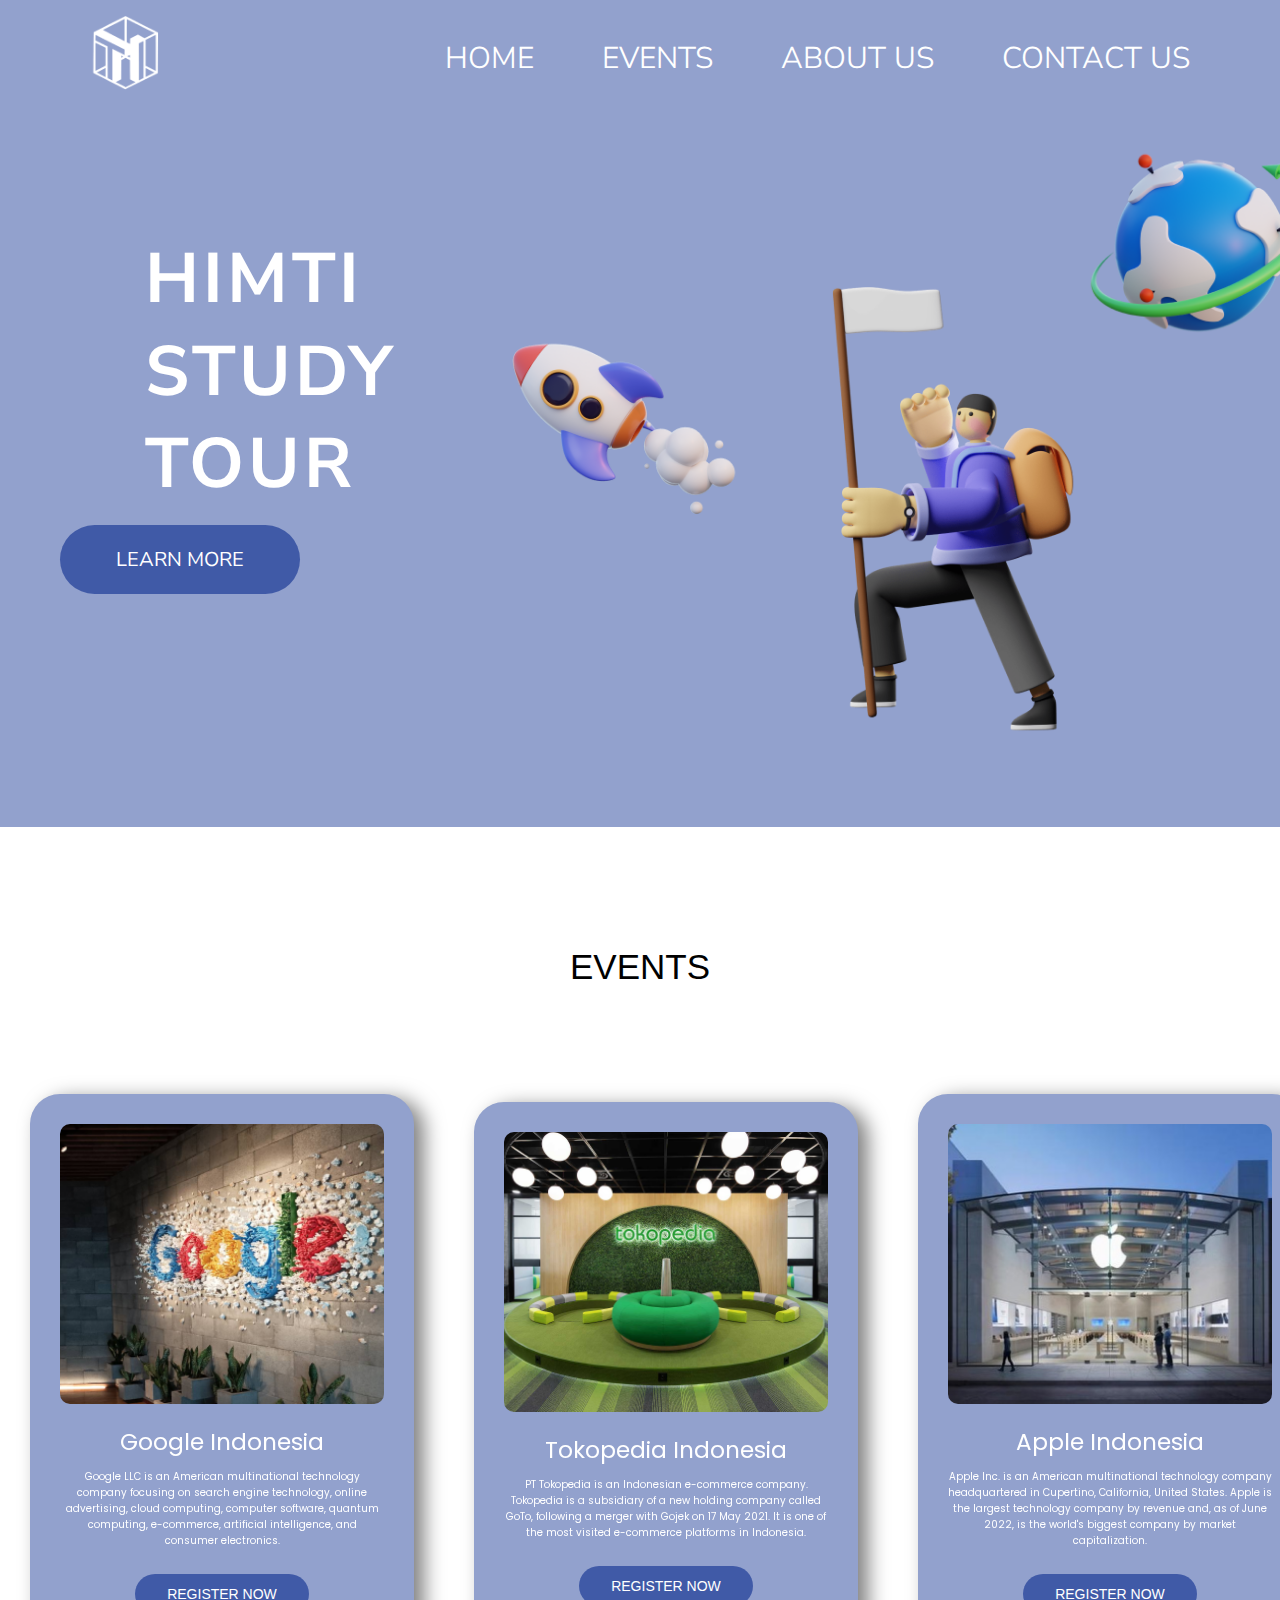
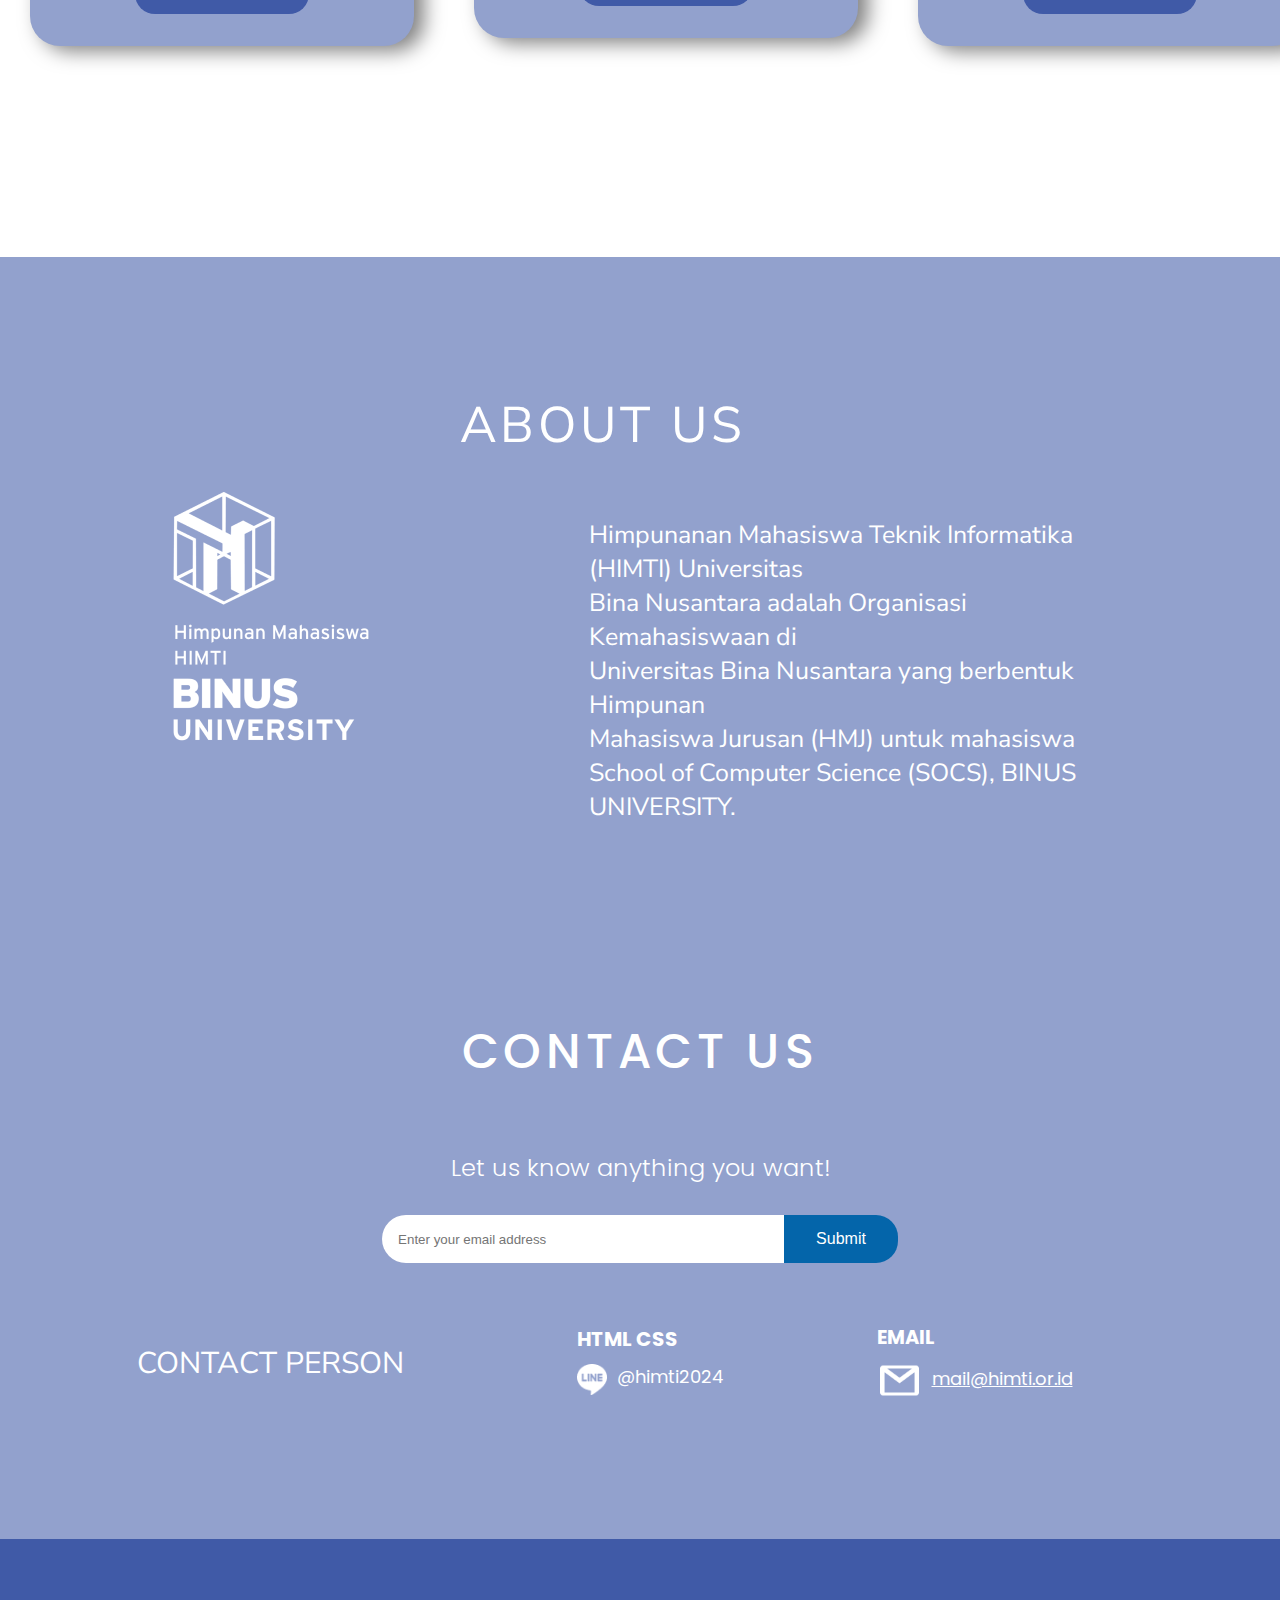
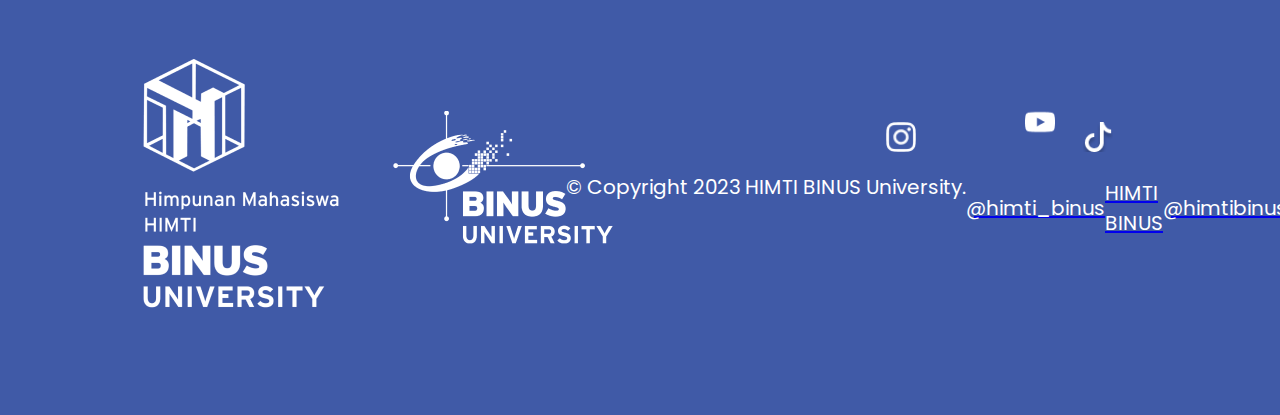
==== index.html @ f16a92e4 "add responsive website" ====
<!DOCTYPE html>

<html>
  <head>
    <meta charset="UTF-8" />
    <meta name="viewport" content="width=device-width, initial-scale=1" />
    <meta name="description" content="Webpage for HIMTI 2024 Internship" />
    <meta name="keywords" content="HIMTI, Internship, 2024" />
    <meta name="author" content="Group 2" />
    <title>HIMTI 2024 Internship</title>
    <link rel="icon" href="Assets/HIMTI_logo.png" />
    <link rel="stylesheet" type="text/css" href="CSS/HIMTI_INTERNSHIP_STYLE.css" />
    <link rel="stylesheet" href="CSS/responsive_style_1400.css" />
    <link rel="stylesheet" href="CSS/responsive_style_1024.css" />
    <link rel="stylesheet" href="CSS/responsive_style_425.css" />
    <script src="HIMTI_INTERNSHIP_SCRIPT.js"></script>
  </head>

  <body>
    <div class="NavBar">
      <a href="#home" class="active">
        <img src="Assets/HIMTI_logo.png" alt="HIMTI_LOGO" class="HIMTI_LOGO" />
      </a>
      <div class="links">
        <a href="#home">HOME</a>
        <a href="#events">EVENTS</a>
        <a href="#about">ABOUT US</a>
        <a href="#contact">CONTACT US</a>
      </div>
      <div class="hamburger-menu">
        <div></div>
        <div></div>
        <div></div>
      </div>
    </div>

    <div id="home" class="home">
      <img src="Assets/earth.png" alt="Earth" class="earth" />
      <img src="Assets/rocket.png" alt="Rocket" class="rocket" />
      <img src="Assets/person-with-flag.png" alt="person" class="person" />
      <h1>HIMTI</h1>
      <h1>STUDY</h1>
      <h1>TOUR</h1>
      <a href="#events" class="learn-more">
        <p>LEARN MORE</p>
      </a>
    </div>

    <div id="events" class="events">
      <h1>EVENTS</h1>
      <ul class="card-list">
        <li class="card" id="card">
          <div class="card-image">
            <img
              src="Assets/google.png"
              alt="Google_Logo"
              class="Google_Logo"
            />
          </div>
          <h2>Google Indonesia</h2>
          <p class="card-description">
            Google LLC is an American multinational technology company focusing
            on search engine technology, online advertising, cloud computing,
            computer software, quantum computing, e-commerce, artificial
            intelligence, and consumer electronics.
          </p>
          <p class="card-action">
            <button class="register-button">REGISTER NOW</button>
          </p>
        </li>
        <li class="card">
          <div class="card-image">
            <img
              src="Assets/tokopedia.png"
              alt="Tokopedia_Logo"
              class="Tokopedia_Logo"
            />
          </div>
          <h2 class="card-title">Tokopedia Indonesia</h2>
          <p class="card-description">
            PT Tokopedia is an Indonesian e-commerce company. Tokopedia is a
            subsidiary of a new holding company called GoTo, following a merger
            with Gojek on 17 May 2021. It is one of the most visited e-commerce
            platforms in Indonesia.
          </p>
          <p class="card-action">
            <button class="register-button">REGISTER NOW</button>
          </p>
        </li>
        <li class="card">
          <div class="card-image">
            <img src="Assets/apple.png" alt="Apple_Logo" class="Apple_Logo" />
          </div>
          <h2 class="card-title">Apple Indonesia</h2>
          <p class="card-description">
            Apple Inc. is an American multinational technology company
            headquartered in Cupertino, California, United States. Apple is the
            largest technology company by revenue and, as of June 2022, is the
            world's biggest company by market capitalization.
          </p>
          <p class="card-action">
            <button class="register-button">REGISTER NOW</button>
          </p>
        </li>
      </ul>
    </div>

    <div id="about" class="about">
      <div class="logo-container">
        <img
          src="Assets/HIMTI_logo2.png"
          alt="HIMTI_LOGO"
          class="HIMTI_LOGO2"
        />
      </div>
      <div class="text-container">
        <h1>ABOUT US</h1>
        <p>
          Himpunanan Mahasiswa Teknik Informatika (HIMTI) Universitas<br>
          Bina Nusantara adalah Organisasi Kemahasiswaan di<br>
          Universitas Bina Nusantara yang berbentuk Himpunan<br>
          Mahasiswa Jurusan (HMJ) untuk mahasiswa School of Computer Science
          (SOCS), BINUS UNIVERSITY.
        </p>
      </div>
    </div>

    <div id="contact" class="contact">
      <h1>CONTACT US</h1>
      <h2>Let us know anything you want!</h2>
      <div class="input-style">
        <input
          class="input"
          type="text"
          placeholder="Enter your email address"
        />
        <button class="button">Submit</button>
      </div>

      <div class="contact-info">
        <div class="contact-person">
          <p>CONTACT PERSON</p>
        </div>
        <p class="HTML_CSS">HTML CSS</p>
        <img src="Assets/line.png" alt="Line" class="line" />
        <p class="line_id">@himti2024</p>
        <img src="Assets/gmail-60.png" alt="Gmail" class="gmail" />
        <p class="email_info">EMAIL</p>
        <p class="email"><a href="mailto:mail@himti.or.id">mail@himti.or.id</a></p>
      </div>
    </div>

    <div class="footer">
      <img src="Assets/HIMTI_logo2.png" alt="HIMTI_LOGO" class="HIMTI_LOGO3" />
      <img src="Assets/Binus Light.png" alt="binus_logo" class="binus_logo" />
      <p class="copyright">© Copyright 2023 HIMTI BINUS University.</p>
      <a href="https://www.instagram.com/himti_binus" target="_blank">
        <img src="Assets/instagram.png" alt="Instagram" class="instagram" />
        <p>@himti_binus</p>
      </a>
      <a href="https://www.youtube.com/@HimtiBinus" target="_blank">
        <img src="Assets/youtube.png" alt="youtube" class="youtube" />
        <p>HIMTI BINUS</p>
      </a>
      <a href="https://www.tiktok.com/@himtibinus" target="_blank">
        <img src="Assets/tiktok.png" alt="tiktok" class="tiktok" />
        <p>@himtibinus</p>
      </a>
    </div>    
  </body>
</html>
---- CSS/HIMTI_INTERNSHIP_STYLE.css ----
@import url("https://fonts.googleapis.com/css2?family=Nunito+Sans:ital,opsz,wght,YTLC@0,6..12,200..1000,440..540;1,6..12,200..1000,440..540&display=swap");
@import url("https://fonts.googleapis.com/css2?family=Nunito+Sans:ital,opsz,wght,YTLC@0,6..12,200..1000,440..540;1,6..12,200..1000,440..540&family=Poppins:ital,wght@0,100;0,200;0,300;0,400;0,500;0,600;0,700;0,800;0,900;1,100;1,200;1,300;1,400;1,500;1,600;1,700;1,800;1,900&display=swap");

body {
  font-family: 'Nunito Sans', sans-serif;
  font-size: 30px;
  color: #ffffff;
  margin: 0;
  padding: 0;
  max-width: 100%;
}

html {
  scroll-behavior: smooth;
  width: auto;
  height: auto;
}

/* Navigation Bar style */
.NavBar {
  background-color: #92a1cd;
  padding: 15px;
  padding-right: 60px;
  display: flex;
  justify-content: flex-start;
  align-items: center;
  position: sticky;
  top: 0;
  left: 0;
  right: 0;
  font-weight: 350;
  transition: top 0.3s ease-in-out;
  z-index: 1000;
}

.NavBar a {
  color: #ffffff;
  text-decoration: none;
  margin: 0 30px;
}

.NavBar a:hover {
  color: #29013e;
}

.NavBar a:active {
  color: #ffffff;
  text-shadow: 0px 2px 5px rgb(0, 0, 0, 0.5);
}

.NavBar img {
  height: 75px;
  margin-left: 45px;
}

.NavBar .links {
  margin-left: auto;
}

.navbar-hidden {
  transform: translateY(-100%);
}

/* Home Page style */

.home {
  position: relative;
  text-align: center;
  background-color: #92a1cd;
  padding: 90px 75px;
  margin-top: 0;
  height: 531px;
}

.home h1 {
  position: relative;
  right: -70px;
  top: -630px;
  font-family: 'Nunito Sans', sans-serif;
  font-size: 70px;
  line-height: 0.65;
  letter-spacing: 4px;
  text-align: left;
}

.home p {
  transition: transform 0.3s;
  position: relative;
  top: -660px;
  right: 500px;
  font-family: 'Nunito Sans', sans-serif;
  font-size: 20px;
  color: #ffffff;
  background-color: #405aa7;
  padding: 21px 56px;
  border-radius: 50px;
  display: inline-block;
}

.home p:hover {
  transform: scale(1.05);
}

.home p:active {
  transform: scale3d(0.95, 0.95, 0.95);
  color: #ffffff;
  text-shadow: 0px 2px 5px rgb(0, 0, 0, 0.5);
}

/* Image style on the home section*/
.person {
  position: relative;
  right: 10px;
  top: 10px;
  width: 350px;
  z-index: 1;
}

.rocket {
  position: relative;
  top: -220px;
  width: 370px;
  right: -30px;
  z-index: 2;
}

.earth {
  position: relative;
  top: -485px;
  width: 250px;
  right: -930px;
  z-index: 3;
}

/* Events Page style */

.card {
  transform-style: preserve-3d;
}

.events {
  background-color: #ffffff;
  padding: 100px 0;
  margin-top: 90px;
  height: 600px;
}

.events ul {
  display: flex;
  justify-content: space-evenly;
  align-items: center;
  height: 100vh;
  position: relative; /* I want to position it later because there is no picture */
  top: -90px;
  list-style-type: none;
  padding: 0;
  margin: 0;
}

.events li {
  flex: 0 0 30%; /* This will make the li items take up 30% of the container's width */
  max-width: 30%; /* This will prevent the li items from growing larger than 30% of the container's width */
  box-sizing: border-box; /* This will include padding and border in the li's total width */
  margin: 1em; /* This will add some space around the li items */
  padding: 1em; /* This will add some space inside the li items */
  text-align: center; /* This will center the text inside the li items */
  background-color: #92a1cd; /* This will set the background color of the li items */
  border-radius: 30px; /* This will round the corners of the li items */
  box-shadow: 10px 5px 20px rgba(0, 0, 0, 0.5); /* This will add a shadow to the li items */
}

.events ul li {
  transition: transform 0.3s;
}

.events ul li:hover {
  transform: scale(1.05);
  color: #29013e;
}

.events h1 {
  font-family: 'Nunito', sans-serif;
  color: #000;
  text-align: center;
  margin-top: 0;
  position: relative;
  top: -50px;
  font-size: 35px;
  font-style: normal;
  font-weight: 500;
}

.events li h2 {
  font-family: 'poppins', sans-serif;
  margin: 5px;
  margin-bottom: 10px;
  font-size: 23px;
  text-align: center;
  font-weight: 400;
  white-space: nowrap;
}

.events li p {
  font-family: 'poppins', sans-serif;
  margin: 0;
  font-size: 10px;
  text-align: center;
}

/* Register button style */
.register-button {
  background-color: #405aa7; /* Green background */
  border: none; /* Remove border */
  border-radius: 40px;
  color: white; /* White text */
  padding: 12px 32px; /* Padding to make button larger */
  text-align: center; /* Center the text */
  text-decoration: none; /* Remove underline */
  display: inline-block;
  font-size: 14px;
  font-weight: 500;
  margin: 25px 4px 2px;
  cursor: pointer; /* Change mouse cursor when over the button */
  transition-duration: 0.4s; /* Transition effect */
}

.register-button:hover {
  background-color: #1b2954; /* Change background color on hover */
}

.register-button:active {
  background-color: #1b2954; /* Change background color on click */
  text-shadow: 1px 2.5px 5px rgba(0, 144, 187, 1);
  transition-duration: 0.1s; /* Shorten the transition effect */
}

.Google_Logo {
  width: 100%;
  height: 280px;
  object-fit: cover;
  margin-bottom: 5px;
  border-radius: 10px;
}

.Tokopedia_Logo {
  width: 100%;
  height: 280px;
  object-fit: cover;
  margin-bottom: 5px;
  border-radius: 10px;
}

.Apple_Logo {
  width: 100%;
  height: 280px;
  object-fit: cover;
  margin-bottom: 5px;
  border-radius: 10px;
}

/* about us style */
.about {
  background-color: #92a1cd;
  display: flex;
  justify-content: space-between;
  align-items: center;
  padding: 100px 195px;
  margin-top: 100px;
}

.about h1 {
  position: relative;
  right: 270px;
  font-family: 'Nunito Sans', sans-serif;
  font-size: 50px;
  font-weight: 400;
  letter-spacing: 4px;
}

.about p {
  position: relative;
  right: 40px;
  font-family: 'Nunito Sans', sans-serif;
  font-size: 25px;
  text-align: left;
  width: 115%;
}

.logo-container {
  position: relative;
  right: 40px;
  flex: 1;
  text-align: left;
  color: white; /* Change the text color to white */
  font-size: 20px; /* Increase the font size */
  margin-left: 10px;
  margin-top: 40px;
}

.text-container {
  flex: 3;
  display: flex;
  flex-direction: column;
  justify-content: space-between;
  align-items: center;
  color: white; /* Change the text color to white */
  font-size: 20px; /* Increase the font size */
  margin-left: 250px ;
  text-align: left;
}

.contact {
  background-color: #92A1CD;
  display: flex;
  flex-direction: column;
  justify-content: center;
  align-items: center;
  padding: 40px 0px 0px;
  max-height: 550px;
}

.contact h1 {
  font-family: 'Poppins', sans-serif;
  font-size: 48px;
  font-weight: 500;
  line-height: 72px;
  letter-spacing: 0.1em;
  text-align: center;
  position: relative;
  top: 70px;
}

.contact h2 {
  font-family: 'poppins', sans-serif;
  font-size: 24px;
  font-weight: 300;
  position: relative;
  top: 80px;
}

.contact-info {
  display: flex;
  flex-direction: column;
  align-items: flex-start;
  position: relative;
  top: 80px;
}

.contact-person {
  position: relative;
  top: 60px;
  right: 370px;
}

.contact .HTML_CSS {
  font-family: 'Poppins', sans-serif;
  font-size: 20px;
  font-weight: 700;
  position: relative;
  top: -50px;
  right: -70px;
}

.contact .line_id {
  font-family: 'Poppins', sans-serif;
  font-size: 18px;
  font-weight: 400;
  position: relative;
  top: -110px;
  right: -110px;
}

.contact .line {
  width: 30px;
  position: relative;
  top: -60px;
  right: -70px;
}

.contact .gmail {
  font-family: 'Poppins', sans-serif;
  position: relative;
  top: -160px;
  right: -370px;
  width: 45px;
}

.contact .email_info {
  font-family: 'Poppins', sans-serif;
  font-size: 19.5px;
  font-weight: 700;
  position: relative;
  top: -260px;
  right: -370px;
}

.contact .email {
  font-family: 'Poppins', sans-serif;
  font-size: 18px;
  font-weight: 400;
  position: relative;
  top: -284px;
  right: -425px;
}

.email a {
  color: #ffffff;
}

.email a:active {
  color: rgba(50, 0, 89, 0.5);
}

.button {
  background-color: #0465aa; /* Blue */
  border: none;
  color: white;
  padding: 15px 32px;
  text-align: center;
  text-decoration: none;
  display: inline-block;
  border-radius: 0px 22px 22px 0px;
  font-size: 16px;
  transition: transform 0.2s;
  position: relative;
  top: 90px;
}

.button:hover {
  background-color: #1b2954; /* Dark blue */
}

.button:active {
  transform: scale(0.95);
  transition: transform 0.1s;
  background-color: #1b2954; /* Dark blue */
  text-shadow: 1px 2.5px 5px rgb(250, 250, 250, 0.5);
}

.input {
  border: none;
  padding: 16px;
  border-radius: 24px 0px 0px 24px;
  width: 370px;
  position: relative;
  top: 90px;
}

.input-style {
  border: none;
  display: flex;
  border-radius: 24px;
  width: fit-content;
}

.input:focus {
  border: none;
  border-color: none;
  outline: none;
}

.footer {
  background-color:#405AA7;
  display: flex;
  justify-content: space-between;
  align-items: center;
  padding: 20px 195px 200px;
}

.footer p {
  font-family: 'Poppins', sans-serif;
  font-size: 20px;
  color: #ffffff;
  font-weight: 400;
  position: relative;
  top: 100px;
  right: 60px;

}

.footer .HIMTI_LOGO3 {
  position: relative;
  top: 100px;
  right: 60px;
}

.footer .binus_logo {
  position: relative;
  top: 90px;
  right: 10px;
}

.footer .instagram {
  position: relative;
  top: 90px;
  right: 140px;
  width: 30px;
}

.footer .youtube {
  position: relative;
  top: 90px;
  right: 140px;
  width: 30px;
}

.footer .tiktok {
  position: relative;
  top: 90px;
  right: 140px;
  width: 30px;
}

.copyright {
  font-family: 'Poppins', sans-serif;
  font-size: 20px;
  color: #ffffff;
  font-weight: 400;
  position: fixed; /* Change this line */
  bottom: 0; /* Change this line */
  right: 0; /* Change this line */
  white-space: nowrap;
  width: 100%; /* Add this line */
  text-align: center; /* Add this line */
}
---- CSS/responsive_style_1400.css ----
@import url("https://fonts.googleapis.com/css2?family=Nunito+Sans:ital,opsz,wght,YTLC@0,6..12,200..1000,440..540;1,6..12,200..1000,440..540&display=swap");
@import url("https://fonts.googleapis.com/css2?family=Nunito+Sans:ital,opsz,wght,YTLC@0,6..12,200..1000,440..540;1,6..12,200..1000,440..540&family=Poppins:ital,wght@0,100;0,200;0,300;0,400;0,500;0,600;0,700;0,800;0,900;1,100;1,200;1,300;1,400;1,500;1,600;1,700;1,800;1,900&display=swap");

@media screen and (max-width: 1440px) {
  html {
    scroll-behavior: smooth;
  }

  .NavBar {
    background-color: #92a1cd;
    padding: 15px;
    padding-right: 60px;
    display: flex;
    justify-content: flex-end; /* Change this line */
    align-items: center;
    position: sticky;
    top: 0;
    left: 0;
    right: 0;
    font-weight: 350;
    transition: top 0.3s ease-in-out;
    z-index: 1000;
  }

  .NavBar a {
    color: #ffffff;
    text-decoration: none;
    margin: 0 30px;
  }

  .NavBar a:hover {
    color: #29013e;
  }

  .NavBar a:active {
    color: #ffffff;
    text-shadow: 0px 2px 5px rgb(0, 0, 0, 0.5);
  }
  
  .NavBar img {
    height: 75px;
    margin-left: 45px;
  }
  
  .NavBar .links {
    margin-left: auto;
  }
  
  .navbar-hidden {
    transform: translateY(-100%);
  }

/* Home style sheet */
  .home {
    position: relative;
    text-align: center;
    background-color: #92a1cd;
    padding: 90px 75px;
    margin-top: 0;
    height: 531px;
  }

  .home h1 {
    position: relative;
    right: -70px;
    top: -630px;
    font-family: 'Nunito Sans', sans-serif;
    font-size: 70px;
    line-height: 0.65;
    letter-spacing: 4px;
    text-align: left;
  }

  .home p {
    transition: transform 0.3s;
    position: relative;
    top: -660px;
    right: 460px;
    font-family: 'Nunito Sans', sans-serif;
    font-size: 20px;
    color: #ffffff;
    background-color: #405aa7;
    padding: 21px 56px;
    border-radius: 50px;
    display: inline-block;
  }

  .home p:hover {
    transform: scale(1.05);
  }

  .home p:active {
    transform: scale3d(0.95, 0.95, 0.95);
    color: #ffffff;
    text-shadow: 0px 2px 5px rgb(0, 0, 0, 0.5);
  }

  .person {
    position: relative;
    right: 10px;
    top: 10px;
    width: 350px;
    z-index: 1;
  }
  
  .rocket {
    position: relative;
    top: -220px;
    width: 370px;
    right: -30px;
    z-index: 2;
  }
  
  .earth {
    position: relative;
    top: -485px;
    width: 250px;
    right: -930px;
    z-index: 3;
  }
  
  /* Events Page style */
  
  .card {
    transform-style: preserve-3d;
  }
  
  .events {
    background-color: #ffffff;
    padding: 100px 0;
    margin-top: 70px;
    height: 660px;
  }
  
  .events ul {
    display: flex;
    justify-content: space-evenly;
    align-items: center;
    height: 100vh;
    position: relative; /* I want to position it later because there is no picture */
    top: -140px;
    list-style-type: none;
    padding: 0;
    margin: 0;
  }
  
  .events li {
    flex: 0 0 30%; /* This will make the li items take up 30% of the container's width */
    max-width: 30%; /* This will prevent the li items from growing larger than 30% of the container's width */
    box-sizing: border-box; /* This will include padding and border in the li's total width */
    margin: 1em; /* This will add some space around the li items */
    padding: 1em; /* This will add some space inside the li items */
    text-align: center; /* This will center the text inside the li items */
    background-color: #92a1cd; /* This will set the background color of the li items */
    border-radius: 30px; /* This will round the corners of the li items */
    box-shadow: 10px 5px 20px rgba(0, 0, 0, 0.5); /* This will add a shadow to the li items */
  }
  
  .events ul li {
    transition: transform 0.3s;
  }
  
  .events ul li:hover {
    transform: scale(1.05);
    color: #29013e;
  }
  
  .events h1 {
    font-family: 'Nunito', sans-serif;
    color: #000;
    text-align: center;
    margin-top: 0;
    position: relative;
    top: -50px;
    font-size: 35px;
    font-style: normal;
    font-weight: 500;
  }
  
  .events li h2 {
    font-family: 'poppins', sans-serif;
    margin: 5px;
    margin-bottom: 10px;
    font-size: 23px;
    text-align: center;
    font-weight: 400;
    white-space: nowrap;
  }
  
  .events li p {
    font-family: 'poppins', sans-serif;
    margin: 0;
    font-size: 10px;
    text-align: center;
  }
  
  /* Register button style */
  .register-button {
    background-color: #405aa7; /* Green background */
    border: none; /* Remove border */
    border-radius: 40px;
    color: white; /* White text */
    padding: 12px 32px; /* Padding to make button larger */
    text-align: center; /* Center the text */
    text-decoration: none; /* Remove underline */
    display: inline-block;
    font-size: 14px;
    font-weight: 500;
    margin: 25px 4px 2px;
    cursor: pointer; /* Change mouse cursor when over the button */
    transition-duration: 0.4s; /* Transition effect */
  }
  
  .register-button:hover {
    background-color: #1b2954; /* Change background color on hover */
  }
  
  .register-button:active {
    background-color: #1b2954; /* Change background color on click */
    text-shadow: 1px 2.5px 5px rgba(0, 144, 187, 1);
    transition-duration: 0.1s; /* Shorten the transition effect */
  }
  
  .Google_Logo {
    width: 100%;
    height: 280px;
    object-fit: cover;
    margin-bottom: 5px;
    border-radius: 10px;
  }
  
  .Tokopedia_Logo {
    width: 100%;
    height: 280px;
    object-fit: cover;
    margin-bottom: 5px;
    border-radius: 10px;
  }
  
  .Apple_Logo {
    width: 100%;
    height: 280px;
    object-fit: cover;
    margin-bottom: 5px;
    border-radius: 10px;
  }
  
  /* about us style */
  .about {
    background-color: #92a1cd;
    display: flex;
    justify-content: space-between;
    align-items: center;
    padding: 100px 195px;
    margin-top: 100px;
  }
  
  .about h1 {
    position: relative;
    right: 270px;
    font-family: 'Nunito Sans', sans-serif;
    font-size: 50px;
    font-weight: 400;
    letter-spacing: 4px;
  }
  
  .about p {
    position: relative;
    right: 40px;
    font-family: 'Nunito Sans', sans-serif;
    font-size: 25px;
    text-align: left;
    width: 115%;
  }
  
  .logo-container {
    position: relative;
    right: 40px;
    flex: 1;
    text-align: left;
    color: white; /* Change the text color to white */
    font-size: 20px; /* Increase the font size */
    margin-left: 10px;
    margin-top: 40px;
  }
  
  .text-container {
    flex: 3;
    display: flex;
    flex-direction: column;
    justify-content: space-between;
    align-items: center;
    color: white; /* Change the text color to white */
    font-size: 20px; /* Increase the font size */
    margin-left: 250px ;
    text-align: left;
  }
  
  .contact {
    background-color: #92A1CD;
    display: flex;
    flex-direction: column;
    justify-content: center;
    align-items: center;
    padding: 40px 0px 0px;
    max-height: 550px;
  }
  
  .contact h1 {
    font-family: 'Poppins', sans-serif;
    font-size: 48px;
    font-weight: 500;
    line-height: 72px;
    letter-spacing: 0.1em;
    text-align: center;
    position: relative;
    top: 70px;
  }
  
  .contact h2 {
    font-family: 'poppins', sans-serif;
    font-size: 24px;
    font-weight: 300;
    position: relative;
    top: 80px;
  }
  
  .contact-info {
    display: flex;
    flex-direction: column;
    align-items: flex-start;
    position: relative;
    top: 80px;
  }
  
  .contact-person {
    position: relative;
    top: 60px;
    right: 370px;
  }
  
  .contact .HTML_CSS {
    font-family: 'Poppins', sans-serif;
    font-size: 20px;
    font-weight: 700;
    position: relative;
    top: -50px;
    right: -70px;
  }
  
  .contact .line_id {
    font-family: 'Poppins', sans-serif;
    font-size: 18px;
    font-weight: 400;
    position: relative;
    top: -110px;
    right: -110px;
  }
  
  .contact .line {
    width: 30px;
    position: relative;
    top: -60px;
    right: -70px;
  }
  
  .contact .gmail {
    font-family: 'Poppins', sans-serif;
    position: relative;
    top: -160px;
    right: -370px;
    width: 45px;
  }
  
  .contact .email_info {
    font-family: 'Poppins', sans-serif;
    font-size: 19.5px;
    font-weight: 700;
    position: relative;
    top: -260px;
    right: -370px;
  }
  
  .contact .email {
    font-family: 'Poppins', sans-serif;
    font-size: 18px;
    font-weight: 400;
    position: relative;
    top: -284px;
    right: -425px;
  }
  
  .email a {
    color: #ffffff;
  }
  
  .email a:active {
    color: rgba(50, 0, 89, 0.5);
  }
  
  .button {
    background-color: #0465aa; /* Blue */
    border: none;
    color: white;
    padding: 15px 32px;
    text-align: center;
    text-decoration: none;
    display: inline-block;
    border-radius: 0px 22px 22px 0px;
    font-size: 16px;
    transition: transform 0.2s;
    position: relative;
    top: 90px;
  }
  
  .button:hover {
    background-color: #1b2954; /* Dark blue */
  }
  
  .button:active {
    transform: scale(0.95);
    transition: transform 0.1s;
    background-color: #1b2954; /* Dark blue */
    text-shadow: 1px 2.5px 5px rgb(250, 250, 250, 0.5);
  }
  
  .input {
    border: none;
    padding: 16px;
    border-radius: 24px 0px 0px 24px;
    width: 370px;
    position: relative;
    top: 90px;
  }
  
  .input-style {
    border: none;
    display: flex;
    border-radius: 24px;
    width: fit-content;
  }
  
  .input:focus {
    border: none;
    border-color: none;
    outline: none;
  }
  
  .footer {
    background-color:#405AA7;
    display: flex;
    justify-content: space-between;
    align-items: center;
    padding: 20px 195px 200px;
  }
  
  .footer p {
    font-family: 'Poppins', sans-serif;
    font-size: 20px;
    color: #ffffff;
    font-weight: 400;
    position: relative;
    top: 100px;
    right: 60px;
  
  }
  
  .footer .HIMTI_LOGO3 {
    position: relative;
    top: 100px;
    right: 60px;
  }
  
  .footer .binus_logo {
    position: relative;
    top: 90px;
    right: 10px;
  }
  
  .footer .instagram {
    position: relative;
    top: 90px;
    right: 140px;
    width: 30px;
  }
  
  .footer .youtube {
    position: relative;
    top: 90px;
    right: 140px;
    width: 30px;
  }
  
  .footer .tiktok {
    position: relative;
    top: 90px;
    right: 140px;
    width: 30px;
  }
  
  .copyright {
    font-family: 'Poppins', sans-serif;
    font-size: 20px;
    color: #ffffff;
    font-weight: 400;
    position: fixed; /* Change this line */
    bottom: 0; /* Change this line */
    right: 0; /* Change this line */
    white-space: nowrap;
    width: 100%; /* Add this line */
    text-align: center; /* Add this line */
  }
}
---- CSS/responsive_style_1024.css ----
@import url("https://fonts.googleapis.com/css2?family=Nunito+Sans:ital,opsz,wght,YTLC@0,6..12,200..1000,440..540;1,6..12,200..1000,440..540&display=swap");
@import url("https://fonts.googleapis.com/css2?family=Nunito+Sans:ital,opsz,wght,YTLC@0,6..12,200..1000,440..540;1,6..12,200..1000,440..540&family=Poppins:ital,wght@0,100;0,200;0,300;0,400;0,500;0,600;0,700;0,800;0,900;1,100;1,200;1,300;1,400;1,500;1,600;1,700;1,800;1,900&display=swap");

@media screen and (max-width: 1024px){
    body {
    font-family: "Nunito Sans", sans-serif;
    font-size: 30px;
    color: #ffffff;
    margin: 0;
    padding: 0;
    }

    html {
    scroll-behavior: smooth;
    }

    /* Navigation Bar style */
    .NavBar {
    background-color: #92a1cd;
    padding: 15px;
    padding-right: 90px;
    display: flex;
    justify-content: flex-end; /* Change this line */
    align-items: center;
    position: sticky;
    top: 0;
    left: 0;
    right: 0;
    font-weight: 350;
    transition: top 0.3s ease-in-out;
    z-index: 1000;
    }

    .NavBar .links {
        display: flex;
        justify-content: flex-end;
    }

    .NavBar a {
    color: #ffffff;
    text-decoration: none;
    margin: 0 30px;
    }

    .NavBar a:hover {
    color: #29013e;
    }

    .NavBar a:active {
    color: #ffffff;
    text-shadow: 0px 2px 5px rgb(0, 0, 0, 0.5);
    }

    .NavBar img {
    height: 75px;
    margin-left: 45px;
    }

    .NavBar .links {
    margin-left: auto;
    }

    .navbar-hidden {
    transform: translateY(-100%);
    }

    /* Home Page style */

    .home {
    position: relative;
    text-align: center;
    background-color: #92a1cd;
    padding: 90px 75px;
    margin-top: 0;
    height: 531px;
    }

    .home h1 {
    position: relative;
    right: -70px;
    top: -630px;
    font-family: "Nunito Sans", sans-serif;
    font-size: 70px;
    line-height: 0.65;
    letter-spacing: 4px;
    text-align: left;
    }

    .home p {
    transition: transform 0.3s;
    position: relative;
    top: -660px;
    right: 500px;
    font-family: "Nunito Sans", sans-serif;
    font-size: 20px;
    color: #ffffff;
    background-color: #405aa7;
    padding: 21px 56px;
    border-radius: 50px;
    display: inline-block;
    }

    .home p:hover {
    transform: scale(1.05);
    }

    .home p:active {
    transform: scale3d(0.95, 0.95, 0.95);
    color: #ffffff;
    text-shadow: 0px 2px 5px rgb(0, 0, 0, 0.5);
    }

    /* Image style on the home section*/
    .person {
    position: relative;
    right: 10px;
    top: 10px;
    width: 350px;
    z-index: 1;
    }

    .rocket {
    position: relative;
    top: -220px;
    width: 370px;
    right: -30px;
    z-index: 2;
    }

    .earth {
    position: relative;
    top: -485px;
    width: 250px;
    right: -930px;
    z-index: 3;
    }

    /* Events Page style */

    .card {
    transform-style: preserve-3d;
    }

    .events {
    background-color: #ffffff;
    padding: 100px 0;
    margin-top: 90px;
    height: 600px;
    }

    .events ul {
    display: flex;
    justify-content: space-evenly;
    align-items: center;
    height: 100vh;
    position: relative; /* I want to position it later because there is no picture */
    top: -90px;
    list-style-type: none;
    padding: 0;
    margin: 0;
    }

    .events li {
    flex: 0 0 30%; /* This will make the li items take up 30% of the container's width */
    max-width: 30%; /* This will prevent the li items from growing larger than 30% of the container's width */
    box-sizing: border-box; /* This will include padding and border in the li's total width */
    margin: 1em; /* This will add some space around the li items */
    padding: 1em; /* This will add some space inside the li items */
    text-align: center; /* This will center the text inside the li items */
    background-color: #92a1cd; /* This will set the background color of the li items */
    border-radius: 30px; /* This will round the corners of the li items */
    box-shadow: 10px 5px 20px rgba(0, 0, 0, 0.5); /* This will add a shadow to the li items */
    }

    .events ul li {
    transition: transform 0.3s;
    }

    .events ul li:hover {
    transform: scale(1.05);
    color: #29013e;
    }

    .events h1 {
    font-family: "Nunito", sans-serif;
    color: #000;
    text-align: center;
    margin-top: 0;
    position: relative;
    top: -50px;
    font-size: 35px;
    font-style: normal;
    font-weight: 500;
    }

    .events li h2 {
    font-family: "poppins", sans-serif;
    margin: 5px;
    margin-bottom: 10px;
    font-size: 23px;
    text-align: center;
    font-weight: 400;
    white-space: nowrap;
    }

    .events li p {
    font-family: "poppins", sans-serif;
    margin: 0;
    font-size: 10px;
    text-align: center;
    }

    /* Register button style */
    .register-button {
    background-color: #405aa7; /* Green background */
    border: none; /* Remove border */
    border-radius: 40px;
    color: white; /* White text */
    padding: 12px 32px; /* Padding to make button larger */
    text-align: center; /* Center the text */
    text-decoration: none; /* Remove underline */
    display: inline-block;
    font-size: 14px;
    font-weight: 500;
    margin: 25px 4px 2px;
    cursor: pointer; /* Change mouse cursor when over the button */
    transition-duration: 0.4s; /* Transition effect */
    }

    .register-button:hover {
    background-color: #1b2954; /* Change background color on hover */
    }

    .register-button:active {
    background-color: #1b2954; /* Change background color on click */
    text-shadow: 1px 2.5px 5px rgba(0, 144, 187, 1);
    transition-duration: 0.1s; /* Shorten the transition effect */
    }

    .Google_Logo {
    width: 100%;
    height: 280px;
    object-fit: cover;
    margin-bottom: 5px;
    border-radius: 10px;
    }

    .Tokopedia_Logo {
    width: 100%;
    height: 280px;
    object-fit: cover;
    margin-bottom: 5px;
    border-radius: 10px;
    }

    .Apple_Logo {
    width: 100%;
    height: 280px;
    object-fit: cover;
    margin-bottom: 5px;
    border-radius: 10px;
    }

    /* about us style */
    .about {
    background-color: #92a1cd;
    display: flex;
    justify-content: space-between;
    align-items: center;
    padding: 100px 195px;
    margin-top: 100px;
    }

    .about h1 {
    position: relative;
    right: 270px;
    font-family: "Nunito Sans", sans-serif;
    font-size: 50px;
    font-weight: 400;
    letter-spacing: 4px;
    }

    .about p {
    position: relative;
    right: 40px;
    font-family: "Nunito Sans", sans-serif;
    font-size: 25px;
    text-align: left;
    width: 115%;
    }

    .logo-container {
    position: relative;
    right: 40px;
    flex: 1;
    text-align: left;
    color: white; /* Change the text color to white */
    font-size: 20px; /* Increase the font size */
    margin-left: 10px;
    margin-top: 40px;
    }

    .text-container {
    flex: 3;
    display: flex;
    flex-direction: column;
    justify-content: space-between;
    align-items: center;
    color: white; /* Change the text color to white */
    font-size: 20px; /* Increase the font size */
    margin-left: 250px;
    text-align: left;
    }

    .contact {
    background-color: #92a1cd;
    display: flex;
    flex-direction: column;
    justify-content: center;
    align-items: center;
    padding: 40px 0px 0px;
    max-height: 550px;
    }

    .contact h1 {
    font-family: "Poppins", sans-serif;
    font-size: 48px;
    font-weight: 500;
    line-height: 72px;
    letter-spacing: 0.1em;
    text-align: center;
    position: relative;
    top: 70px;
    }

    .contact h2 {
    font-family: "poppins", sans-serif;
    font-size: 24px;
    font-weight: 300;
    position: relative;
    top: 80px;
    }

    .contact-info {
    display: flex;
    flex-direction: column;
    align-items: flex-start;
    position: relative;
    top: 80px;
    }

    .contact-person {
    position: relative;
    top: 60px;
    right: 370px;
    }

    .contact .HTML_CSS {
    font-family: "Poppins", sans-serif;
    font-size: 20px;
    font-weight: 700;
    position: relative;
    top: -50px;
    right: -70px;
    }

    .contact .line_id {
    font-family: "Poppins", sans-serif;
    font-size: 18px;
    font-weight: 400;
    position: relative;
    top: -110px;
    right: -110px;
    }

    .contact .line {
    width: 30px;
    position: relative;
    top: -60px;
    right: -70px;
    }

    .contact .gmail {
    font-family: "Poppins", sans-serif;
    position: relative;
    top: -160px;
    right: -370px;
    width: 45px;
    }

    .contact .email_info {
    font-family: "Poppins", sans-serif;
    font-size: 19.5px;
    font-weight: 700;
    position: relative;
    top: -260px;
    right: -370px;
    }

    .contact .email {
    font-family: "Poppins", sans-serif;
    font-size: 18px;
    font-weight: 400;
    position: relative;
    top: -284px;
    right: -425px;
    }

    .email a {
    color: #ffffff;
    }

    .email a:active {
    color: rgba(50, 0, 89, 0.5);
    }

    .button {
    background-color: #0465aa; /* Blue */
    border: none;
    color: white;
    padding: 15px 32px;
    text-align: center;
    text-decoration: none;
    display: inline-block;
    border-radius: 0px 22px 22px 0px;
    font-size: 16px;
    transition: transform 0.2s;
    position: relative;
    top: 90px;
    }

    .button:hover {
    background-color: #1b2954; /* Dark blue */
    }

    .button:active {
    transform: scale(0.95);
    transition: transform 0.1s;
    background-color: #1b2954; /* Dark blue */
    text-shadow: 1px 2.5px 5px rgb(250, 250, 250, 0.5);
    }

    .input {
    border: none;
    padding: 16px;
    border-radius: 24px 0px 0px 24px;
    width: 370px;
    position: relative;
    top: 90px;
    }

    .input-style {
    border: none;
    display: flex;
    border-radius: 24px;
    width: fit-content;
    }

    .input:focus {
    border: none;
    border-color: none;
    outline: none;
    }

    .footer {
    background-color: #405aa7;
    display: flex;
    justify-content: space-between;
    align-items: center;
    padding: 20px 195px 200px;
    }

    .footer p {
    font-family: "Poppins", sans-serif;
    font-size: 20px;
    color: #ffffff;
    font-weight: 400;
    position: relative;
    top: 100px;
    right: 60px;
    }

    .footer .HIMTI_LOGO3 {
    position: relative;
    top: 100px;
    right: 60px;
    }

    .footer .binus_logo {
    position: relative;
    top: 90px;
    right: 10px;
    }

    .footer .instagram {
    position: relative;
    top: 90px;
    right: 140px;
    width: 30px;
    }

    .footer .youtube {
    position: relative;
    top: 90px;
    right: 140px;
    width: 30px;
    }

    .footer .tiktok {
    position: relative;
    top: 90px;
    right: 140px;
    width: 30px;
    }

    .copyright {
    font-family: "Poppins", sans-serif;
    font-size: 20px;
    color: #ffffff;
    font-weight: 400;
    position: fixed; /* Change this line */
    bottom: 0; /* Change this line */
    right: 0; /* Change this line */
    white-space: nowrap;
    width: 100%; /* Add this line */
    text-align: center; /* Add this line */
    }
}
---- CSS/responsive_style_425.css ----
@import url("https://fonts.googleapis.com/css2?family=Nunito+Sans:ital,opsz,wght,YTLC@0,6..12,200..1000,440..540;1,6..12,200..1000,440..540&display=swap");
@import url("https://fonts.googleapis.com/css2?family=Nunito+Sans:ital,opsz,wght,YTLC@0,6..12,200..1000,440..540;1,6..12,200..1000,440..540&family=Poppins:ital,wght@0,100;0,200;0,300;0,400;0,500;0,600;0,700;0,800;0,900;1,100;1,200;1,300;1,400;1,500;1,600;1,700;1,800;1,900&display=swap");

@media screen and (max-width: 425px) {
    html {
        scroll-behavior: smooth;
    }

    body {
        font-family: 'Nunito Sans', sans-serif;
        font-size: 30px;
        color: #ffffff;
        margin: 0;
        padding: 0;
        max-width: 100%;
    }
    
    .hamburger-menu {
        display: flex;
        flex-direction: column;
        justify-content: space-around;
        width: 2rem;
        height: 2rem;
        background: transparent;
        border: none;
        cursor: pointer;
        padding: 0;
        z-index: 10;
    }

    .hamburger-menu div {
        width: 2rem;
        height: 0.25rem;
        background: black; /* Change this to match your design */
        border-radius: 10px;
        transition: all 0.3s linear;
        position: relative;
        transform-origin: 1px;
    }
}
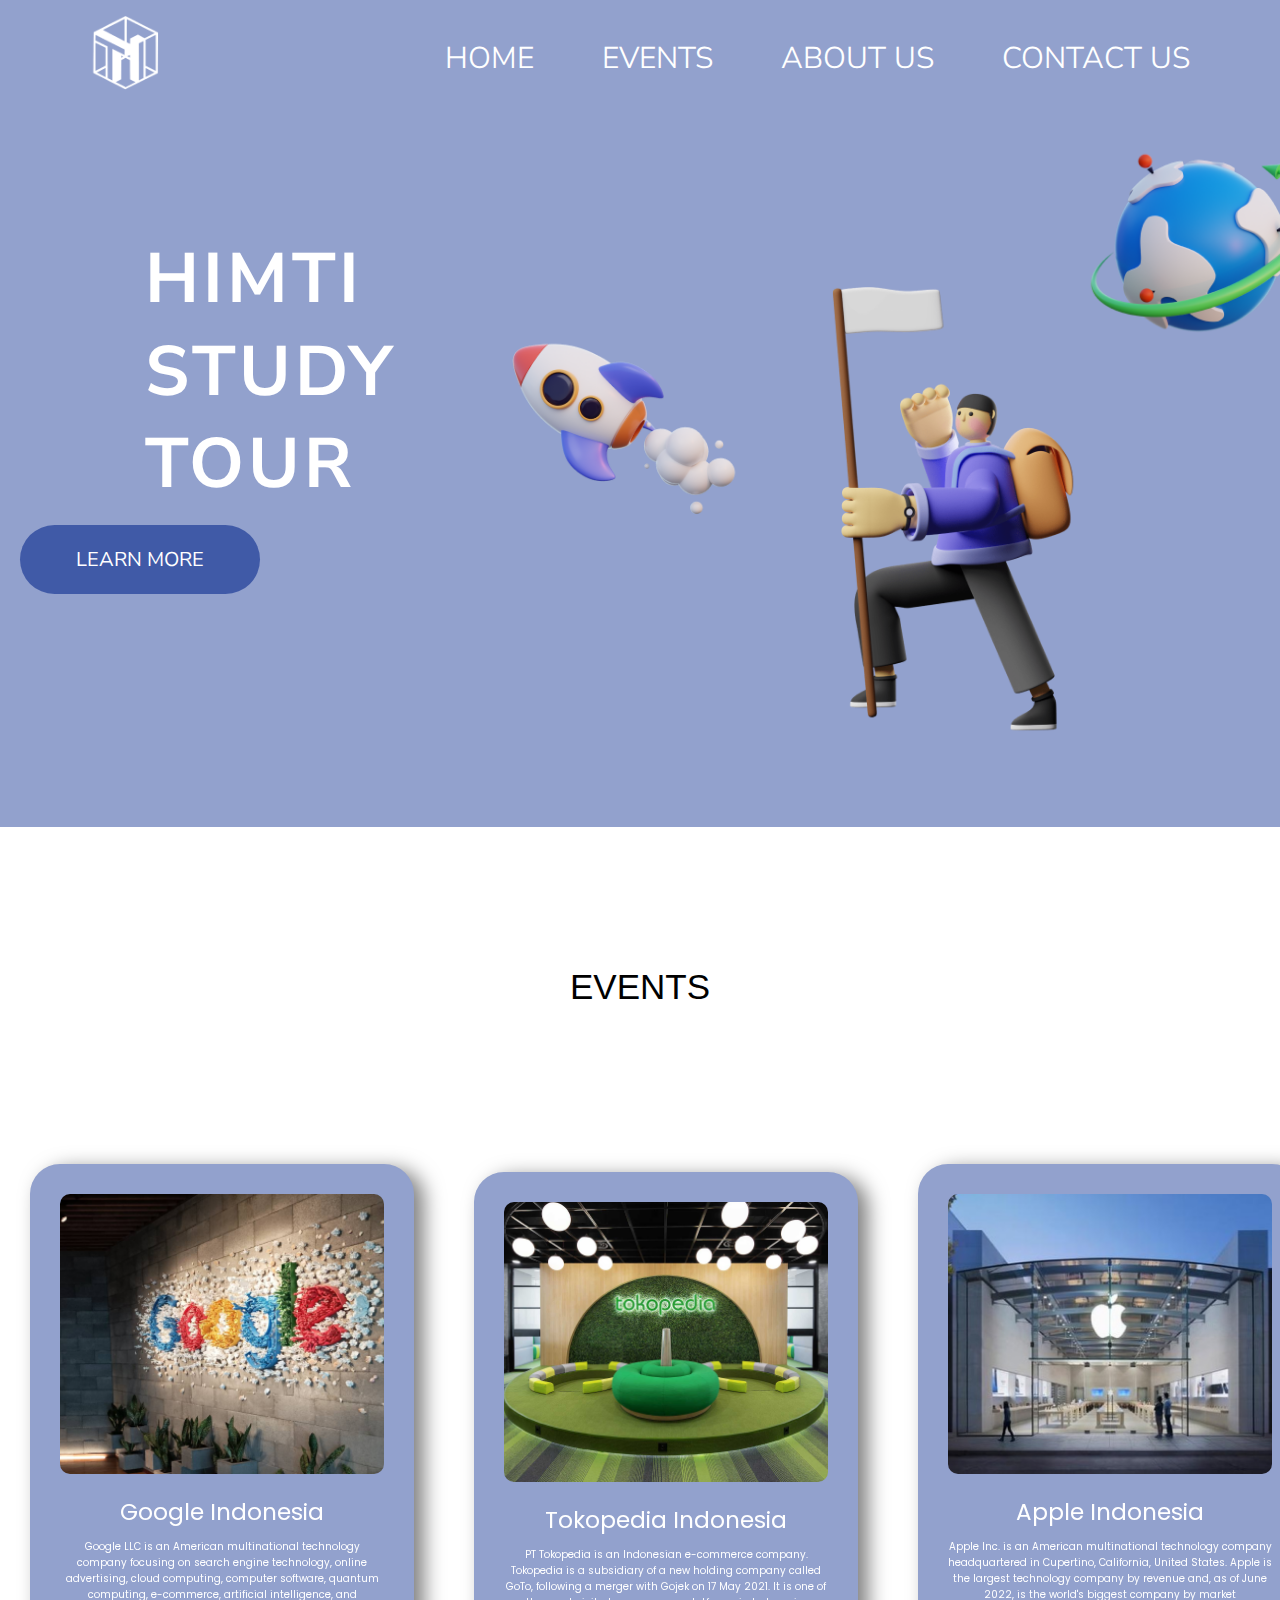
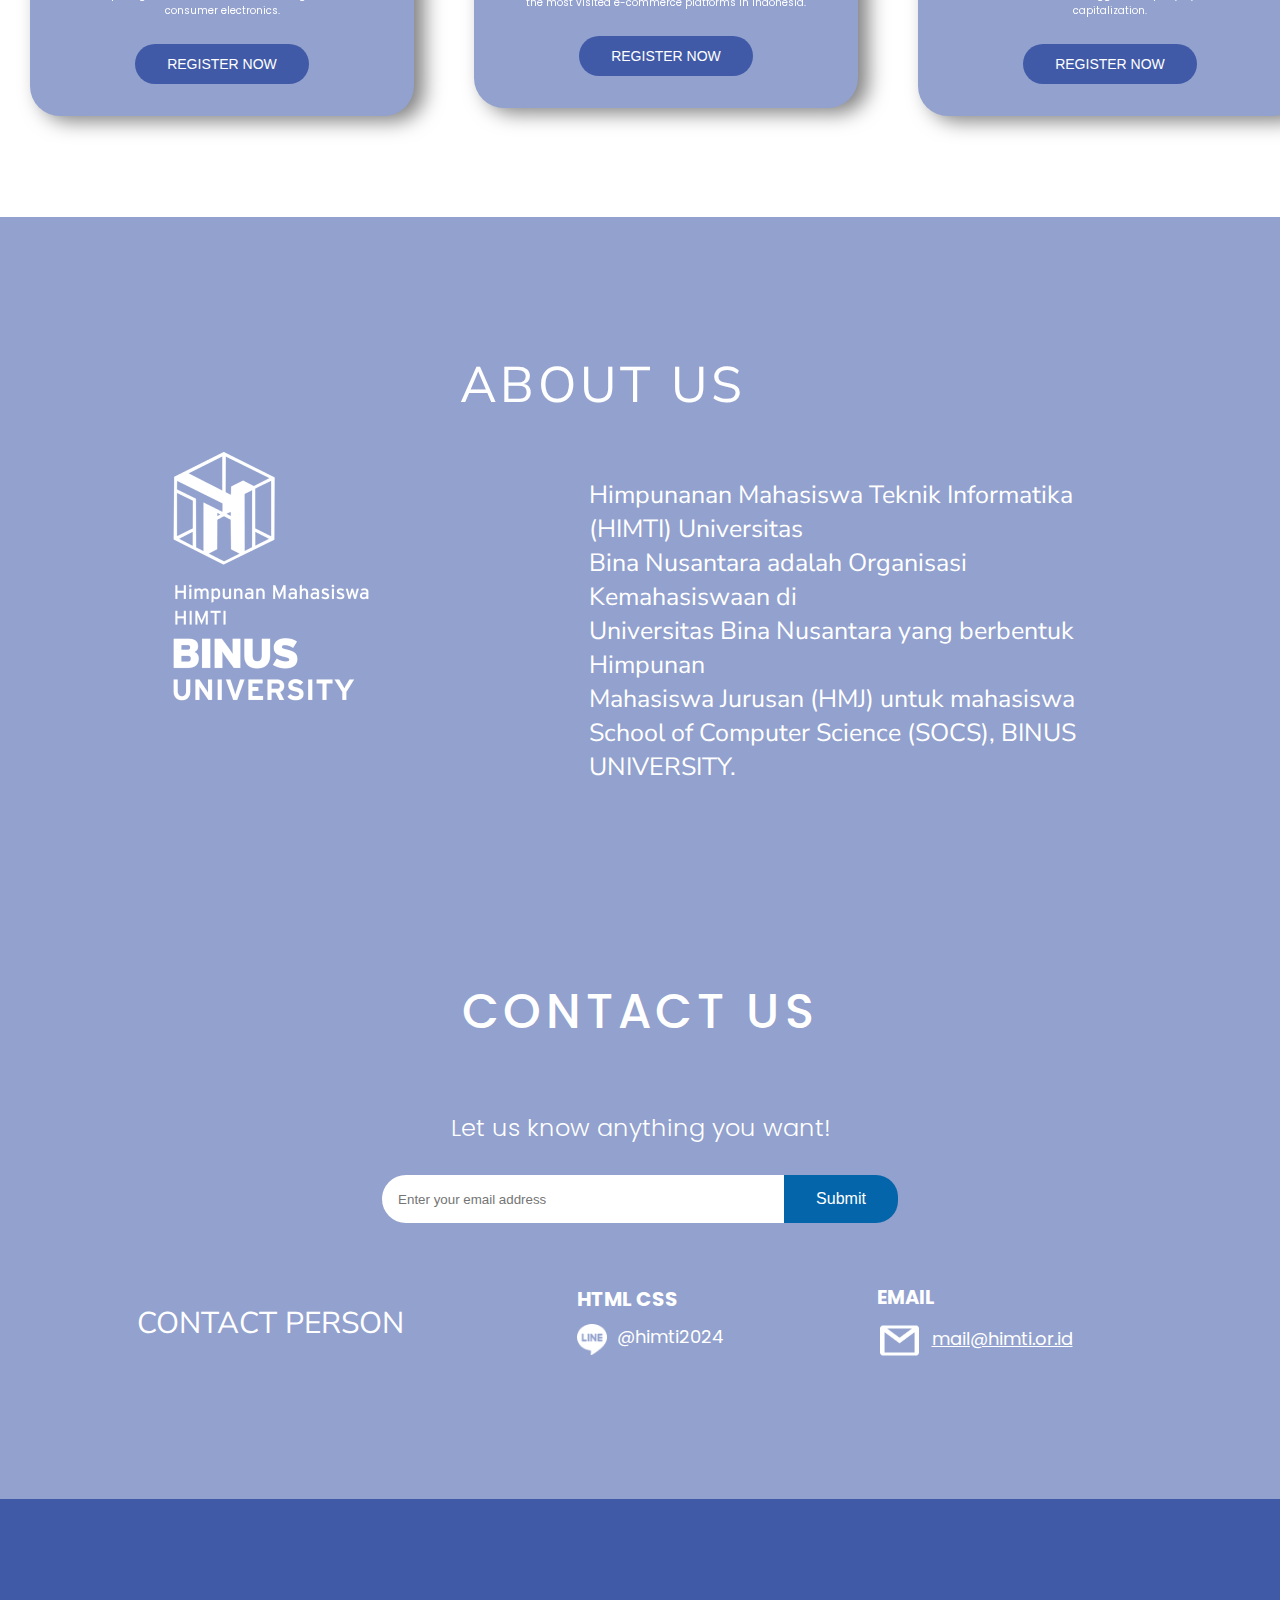
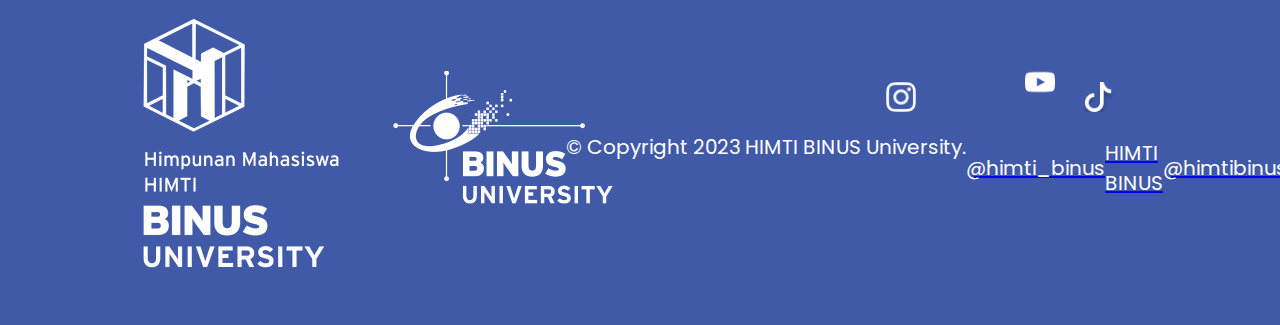
==== commit 93f5647e: "completing the responsive design for the website" ====
--- a/index.html
+++ b/index.html
@@ -21,13 +21,13 @@
       <a href="#home" class="active">
         <img src="Assets/HIMTI_logo.png" alt="HIMTI_LOGO" class="HIMTI_LOGO" />
       </a>
-      <div class="links">
+      <nav id="nav-links" class="links">
         <a href="#home">HOME</a>
         <a href="#events">EVENTS</a>
         <a href="#about">ABOUT US</a>
         <a href="#contact">CONTACT US</a>
-      </div>
-      <div class="hamburger-menu">
+      </nav>
+      <div class="hamburger-menu" onclick="toggleMenu()">
         <div></div>
         <div></div>
         <div></div>
--- a/CSS/HIMTI_INTERNSHIP_STYLE.css
+++ b/CSS/HIMTI_INTERNSHIP_STYLE.css
@@ -462,9 +462,9 @@
 .footer {
   background-color:#405AA7;
   display: flex;
-  justify-content: space-between;
+  justify-content: f;
   align-items: center;
-  padding: 20px 195px 200px;
+  padding: 20px 195px 150px;
 }
 
 .footer p {
@@ -472,10 +472,6 @@
   font-size: 20px;
   color: #ffffff;
   font-weight: 400;
-  position: relative;
-  top: 100px;
-  right: 60px;
-
 }
 
 .footer .HIMTI_LOGO3 {
@@ -516,9 +512,9 @@
   font-size: 20px;
   color: #ffffff;
   font-weight: 400;
-  position: fixed; /* Change this line */
-  bottom: 0; /* Change this line */
-  right: 0; /* Change this line */
+  position: relative; /* Change this line */
+  top: 250px; /* Change this line */
+  right: 65px; /* Change this line */
   white-space: nowrap;
   width: 100%; /* Add this line */
   text-align: center; /* Add this line */
--- a/CSS/responsive_style_1400.css
+++ b/CSS/responsive_style_1400.css
@@ -5,7 +5,15 @@
   html {
     scroll-behavior: smooth;
   }
-
+  
+  .links {
+    display: block;
+  }
+
+  .hamburger-menu {
+    display: none;
+  }
+  
   .NavBar {
     background-color: #92a1cd;
     padding: 15px;
--- a/CSS/responsive_style_1024.css
+++ b/CSS/responsive_style_1024.css
@@ -1,528 +1,521 @@
 @import url("https://fonts.googleapis.com/css2?family=Nunito+Sans:ital,opsz,wght,YTLC@0,6..12,200..1000,440..540;1,6..12,200..1000,440..540&display=swap");
 @import url("https://fonts.googleapis.com/css2?family=Nunito+Sans:ital,opsz,wght,YTLC@0,6..12,200..1000,440..540;1,6..12,200..1000,440..540&family=Poppins:ital,wght@0,100;0,200;0,300;0,400;0,500;0,600;0,700;0,800;0,900;1,100;1,200;1,300;1,400;1,500;1,600;1,700;1,800;1,900&display=swap");
 
-@media screen and (max-width: 1024px){
-    body {
-    font-family: "Nunito Sans", sans-serif;
-    font-size: 30px;
-    color: #ffffff;
-    margin: 0;
-    padding: 0;
-    }
-
-    html {
-    scroll-behavior: smooth;
-    }
-
-    /* Navigation Bar style */
-    .NavBar {
-    background-color: #92a1cd;
-    padding: 15px;
-    padding-right: 90px;
-    display: flex;
-    justify-content: flex-end; /* Change this line */
-    align-items: center;
-    position: sticky;
-    top: 0;
-    left: 0;
-    right: 0;
-    font-weight: 350;
-    transition: top 0.3s ease-in-out;
-    z-index: 1000;
-    }
-
-    .NavBar .links {
-        display: flex;
-        justify-content: flex-end;
-    }
-
-    .NavBar a {
-    color: #ffffff;
-    text-decoration: none;
-    margin: 0 30px;
-    }
-
-    .NavBar a:hover {
-    color: #29013e;
-    }
-
-    .NavBar a:active {
-    color: #ffffff;
-    text-shadow: 0px 2px 5px rgb(0, 0, 0, 0.5);
-    }
-
-    .NavBar img {
-    height: 75px;
-    margin-left: 45px;
-    }
-
-    .NavBar .links {
-    margin-left: auto;
-    }
-
-    .navbar-hidden {
-    transform: translateY(-100%);
-    }
-
-    /* Home Page style */
-
-    .home {
-    position: relative;
-    text-align: center;
-    background-color: #92a1cd;
-    padding: 90px 75px;
-    margin-top: 0;
-    height: 531px;
-    }
-
-    .home h1 {
-    position: relative;
-    right: -70px;
-    top: -630px;
-    font-family: "Nunito Sans", sans-serif;
-    font-size: 70px;
-    line-height: 0.65;
-    letter-spacing: 4px;
-    text-align: left;
-    }
-
-    .home p {
-    transition: transform 0.3s;
-    position: relative;
-    top: -660px;
-    right: 500px;
-    font-family: "Nunito Sans", sans-serif;
-    font-size: 20px;
-    color: #ffffff;
-    background-color: #405aa7;
-    padding: 21px 56px;
-    border-radius: 50px;
-    display: inline-block;
-    }
-
-    .home p:hover {
-    transform: scale(1.05);
-    }
-
-    .home p:active {
-    transform: scale3d(0.95, 0.95, 0.95);
-    color: #ffffff;
-    text-shadow: 0px 2px 5px rgb(0, 0, 0, 0.5);
-    }
-
-    /* Image style on the home section*/
-    .person {
-    position: relative;
-    right: 10px;
-    top: 10px;
-    width: 350px;
-    z-index: 1;
-    }
-
-    .rocket {
-    position: relative;
-    top: -220px;
-    width: 370px;
-    right: -30px;
-    z-index: 2;
-    }
-
-    .earth {
-    position: relative;
-    top: -485px;
-    width: 250px;
-    right: -930px;
-    z-index: 3;
-    }
-
-    /* Events Page style */
-
-    .card {
-    transform-style: preserve-3d;
-    }
-
-    .events {
-    background-color: #ffffff;
-    padding: 100px 0;
-    margin-top: 90px;
-    height: 600px;
-    }
-
-    .events ul {
-    display: flex;
-    justify-content: space-evenly;
-    align-items: center;
-    height: 100vh;
-    position: relative; /* I want to position it later because there is no picture */
-    top: -90px;
-    list-style-type: none;
-    padding: 0;
-    margin: 0;
-    }
-
-    .events li {
-    flex: 0 0 30%; /* This will make the li items take up 30% of the container's width */
-    max-width: 30%; /* This will prevent the li items from growing larger than 30% of the container's width */
-    box-sizing: border-box; /* This will include padding and border in the li's total width */
-    margin: 1em; /* This will add some space around the li items */
-    padding: 1em; /* This will add some space inside the li items */
-    text-align: center; /* This will center the text inside the li items */
-    background-color: #92a1cd; /* This will set the background color of the li items */
-    border-radius: 30px; /* This will round the corners of the li items */
-    box-shadow: 10px 5px 20px rgba(0, 0, 0, 0.5); /* This will add a shadow to the li items */
-    }
-
-    .events ul li {
-    transition: transform 0.3s;
-    }
-
-    .events ul li:hover {
-    transform: scale(1.05);
-    color: #29013e;
-    }
-
-    .events h1 {
-    font-family: "Nunito", sans-serif;
-    color: #000;
-    text-align: center;
-    margin-top: 0;
-    position: relative;
-    top: -50px;
-    font-size: 35px;
-    font-style: normal;
-    font-weight: 500;
-    }
-
-    .events li h2 {
-    font-family: "poppins", sans-serif;
-    margin: 5px;
-    margin-bottom: 10px;
-    font-size: 23px;
-    text-align: center;
-    font-weight: 400;
-    white-space: nowrap;
-    }
-
-    .events li p {
-    font-family: "poppins", sans-serif;
-    margin: 0;
-    font-size: 10px;
-    text-align: center;
-    }
-
-    /* Register button style */
-    .register-button {
-    background-color: #405aa7; /* Green background */
-    border: none; /* Remove border */
-    border-radius: 40px;
-    color: white; /* White text */
-    padding: 12px 32px; /* Padding to make button larger */
-    text-align: center; /* Center the text */
-    text-decoration: none; /* Remove underline */
-    display: inline-block;
-    font-size: 14px;
-    font-weight: 500;
-    margin: 25px 4px 2px;
-    cursor: pointer; /* Change mouse cursor when over the button */
-    transition-duration: 0.4s; /* Transition effect */
-    }
-
-    .register-button:hover {
-    background-color: #1b2954; /* Change background color on hover */
-    }
-
-    .register-button:active {
-    background-color: #1b2954; /* Change background color on click */
-    text-shadow: 1px 2.5px 5px rgba(0, 144, 187, 1);
-    transition-duration: 0.1s; /* Shorten the transition effect */
-    }
-
-    .Google_Logo {
-    width: 100%;
-    height: 280px;
-    object-fit: cover;
-    margin-bottom: 5px;
-    border-radius: 10px;
-    }
-
-    .Tokopedia_Logo {
-    width: 100%;
-    height: 280px;
-    object-fit: cover;
-    margin-bottom: 5px;
-    border-radius: 10px;
-    }
-
-    .Apple_Logo {
-    width: 100%;
-    height: 280px;
-    object-fit: cover;
-    margin-bottom: 5px;
-    border-radius: 10px;
-    }
-
-    /* about us style */
-    .about {
-    background-color: #92a1cd;
-    display: flex;
-    justify-content: space-between;
-    align-items: center;
-    padding: 100px 195px;
-    margin-top: 100px;
-    }
-
-    .about h1 {
-    position: relative;
-    right: 270px;
-    font-family: "Nunito Sans", sans-serif;
-    font-size: 50px;
-    font-weight: 400;
-    letter-spacing: 4px;
-    }
-
-    .about p {
-    position: relative;
-    right: 40px;
-    font-family: "Nunito Sans", sans-serif;
-    font-size: 25px;
-    text-align: left;
-    width: 115%;
-    }
-
-    .logo-container {
-    position: relative;
-    right: 40px;
-    flex: 1;
-    text-align: left;
-    color: white; /* Change the text color to white */
-    font-size: 20px; /* Increase the font size */
-    margin-left: 10px;
-    margin-top: 40px;
-    }
-
-    .text-container {
-    flex: 3;
-    display: flex;
-    flex-direction: column;
-    justify-content: space-between;
-    align-items: center;
-    color: white; /* Change the text color to white */
-    font-size: 20px; /* Increase the font size */
-    margin-left: 250px;
-    text-align: left;
-    }
-
-    .contact {
-    background-color: #92a1cd;
-    display: flex;
-    flex-direction: column;
-    justify-content: center;
-    align-items: center;
-    padding: 40px 0px 0px;
-    max-height: 550px;
-    }
-
-    .contact h1 {
-    font-family: "Poppins", sans-serif;
-    font-size: 48px;
-    font-weight: 500;
-    line-height: 72px;
-    letter-spacing: 0.1em;
-    text-align: center;
-    position: relative;
-    top: 70px;
-    }
-
-    .contact h2 {
-    font-family: "poppins", sans-serif;
-    font-size: 24px;
-    font-weight: 300;
-    position: relative;
-    top: 80px;
-    }
-
-    .contact-info {
-    display: flex;
-    flex-direction: column;
-    align-items: flex-start;
-    position: relative;
-    top: 80px;
-    }
-
-    .contact-person {
-    position: relative;
-    top: 60px;
-    right: 370px;
-    }
-
-    .contact .HTML_CSS {
-    font-family: "Poppins", sans-serif;
-    font-size: 20px;
-    font-weight: 700;
-    position: relative;
-    top: -50px;
-    right: -70px;
-    }
-
-    .contact .line_id {
-    font-family: "Poppins", sans-serif;
-    font-size: 18px;
-    font-weight: 400;
-    position: relative;
-    top: -110px;
-    right: -110px;
-    }
-
-    .contact .line {
-    width: 30px;
-    position: relative;
-    top: -60px;
-    right: -70px;
-    }
-
-    .contact .gmail {
-    font-family: "Poppins", sans-serif;
-    position: relative;
-    top: -160px;
-    right: -370px;
-    width: 45px;
-    }
-
-    .contact .email_info {
-    font-family: "Poppins", sans-serif;
-    font-size: 19.5px;
-    font-weight: 700;
-    position: relative;
-    top: -260px;
-    right: -370px;
-    }
-
-    .contact .email {
-    font-family: "Poppins", sans-serif;
-    font-size: 18px;
-    font-weight: 400;
-    position: relative;
-    top: -284px;
-    right: -425px;
-    }
-
-    .email a {
-    color: #ffffff;
-    }
-
-    .email a:active {
-    color: rgba(50, 0, 89, 0.5);
-    }
-
-    .button {
-    background-color: #0465aa; /* Blue */
-    border: none;
-    color: white;
-    padding: 15px 32px;
-    text-align: center;
-    text-decoration: none;
-    display: inline-block;
-    border-radius: 0px 22px 22px 0px;
-    font-size: 16px;
-    transition: transform 0.2s;
-    position: relative;
-    top: 90px;
-    }
-
-    .button:hover {
-    background-color: #1b2954; /* Dark blue */
-    }
-
-    .button:active {
-    transform: scale(0.95);
-    transition: transform 0.1s;
-    background-color: #1b2954; /* Dark blue */
-    text-shadow: 1px 2.5px 5px rgb(250, 250, 250, 0.5);
-    }
-
-    .input {
-    border: none;
-    padding: 16px;
-    border-radius: 24px 0px 0px 24px;
-    width: 370px;
-    position: relative;
-    top: 90px;
-    }
-
-    .input-style {
-    border: none;
-    display: flex;
-    border-radius: 24px;
-    width: fit-content;
-    }
-
-    .input:focus {
-    border: none;
-    border-color: none;
-    outline: none;
-    }
-
-    .footer {
-    background-color: #405aa7;
-    display: flex;
-    justify-content: space-between;
-    align-items: center;
-    padding: 20px 195px 200px;
-    }
-
-    .footer p {
-    font-family: "Poppins", sans-serif;
-    font-size: 20px;
-    color: #ffffff;
-    font-weight: 400;
-    position: relative;
-    top: 100px;
-    right: 60px;
-    }
-
-    .footer .HIMTI_LOGO3 {
-    position: relative;
-    top: 100px;
-    right: 60px;
-    }
-
-    .footer .binus_logo {
-    position: relative;
-    top: 90px;
-    right: 10px;
-    }
-
-    .footer .instagram {
-    position: relative;
-    top: 90px;
-    right: 140px;
-    width: 30px;
-    }
-
-    .footer .youtube {
-    position: relative;
-    top: 90px;
-    right: 140px;
-    width: 30px;
-    }
-
-    .footer .tiktok {
-    position: relative;
-    top: 90px;
-    right: 140px;
-    width: 30px;
-    }
-
-    .copyright {
-    font-family: "Poppins", sans-serif;
-    font-size: 20px;
-    color: #ffffff;
-    font-weight: 400;
-    position: fixed; /* Change this line */
-    bottom: 0; /* Change this line */
-    right: 0; /* Change this line */
-    white-space: nowrap;
-    width: 100%; /* Add this line */
-    text-align: center; /* Add this line */
-    }
+body {
+  font-family: 'Nunito Sans', sans-serif;
+  font-size: 30px;
+  color: #ffffff;
+  margin: 0;
+  padding: 0;
+  max-width: 100%;
+}
+
+html {
+  scroll-behavior: smooth;
+  width: auto;
+  height: auto;
+}
+
+/* Navigation Bar style */
+.NavBar {
+  background-color: #92a1cd;
+  padding: 15px;
+  padding-right: 60px;
+  display: flex;
+  justify-content: flex-start;
+  align-items: center;
+  position: sticky;
+  top: 0;
+  left: 0;
+  right: 0;
+  font-weight: 350;
+  transition: top 0.3s ease-in-out;
+  z-index: 1000;
+}
+
+.NavBar a {
+  color: #ffffff;
+  text-decoration: none;
+  margin: 0 30px;
+}
+
+.NavBar a:hover {
+  color: #29013e;
+}
+
+.NavBar a:active {
+  color: #ffffff;
+  text-shadow: 0px 2px 5px rgb(0, 0, 0, 0.5);
+}
+
+.NavBar img {
+  height: 75px;
+  margin-left: 45px;
+}
+
+.NavBar .links {
+  margin-left: auto;
+}
+
+.navbar-hidden {
+  transform: translateY(-100%);
+}
+
+/* Home Page style */
+
+.home {
+  position: relative;
+  text-align: center;
+  background-color: #92a1cd;
+  padding: 90px 75px;
+  margin-top: 0;
+  height: 531px;
+}
+
+.home h1 {
+  position: relative;
+  right: -70px;
+  top: -630px;
+  font-family: 'Nunito Sans', sans-serif;
+  font-size: 70px;
+  line-height: 0.65;
+  letter-spacing: 4px;
+  text-align: left;
+}
+
+.home p {
+  transition: transform 0.3s;
+  position: relative;
+  top: -660px;
+  right: 500px;
+  font-family: 'Nunito Sans', sans-serif;
+  font-size: 20px;
+  color: #ffffff;
+  background-color: #405aa7;
+  padding: 21px 56px;
+  border-radius: 50px;
+  display: inline-block;
+}
+
+.home p:hover {
+  transform: scale(1.05);
+}
+
+.home p:active {
+  transform: scale3d(0.95, 0.95, 0.95);
+  color: #ffffff;
+  text-shadow: 0px 2px 5px rgb(0, 0, 0, 0.5);
+}
+
+/* Image style on the home section*/
+.person {
+  position: relative;
+  right: 10px;
+  top: 10px;
+  width: 350px;
+  z-index: 1;
+}
+
+.rocket {
+  position: relative;
+  top: -220px;
+  width: 370px;
+  right: -30px;
+  z-index: 2;
+}
+
+.earth {
+  position: relative;
+  top: -485px;
+  width: 250px;
+  right: -930px;
+  z-index: 3;
+}
+
+/* Events Page style */
+
+.card {
+  transform-style: preserve-3d;
+}
+
+.events {
+  background-color: #ffffff;
+  padding: 100px 0;
+  margin-top: 90px;
+  height: 600px;
+}
+
+.events ul {
+  display: flex;
+  justify-content: space-evenly;
+  align-items: center;
+  height: 100vh;
+  position: relative; /* I want to position it later because there is no picture */
+  top: -90px;
+  list-style-type: none;
+  padding: 0;
+  margin: 0;
+}
+
+.events li {
+  flex: 0 0 30%; /* This will make the li items take up 30% of the container's width */
+  max-width: 30%; /* This will prevent the li items from growing larger than 30% of the container's width */
+  box-sizing: border-box; /* This will include padding and border in the li's total width */
+  margin: 1em; /* This will add some space around the li items */
+  padding: 1em; /* This will add some space inside the li items */
+  text-align: center; /* This will center the text inside the li items */
+  background-color: #92a1cd; /* This will set the background color of the li items */
+  border-radius: 30px; /* This will round the corners of the li items */
+  box-shadow: 10px 5px 20px rgba(0, 0, 0, 0.5); /* This will add a shadow to the li items */
+}
+
+.events ul li {
+  transition: transform 0.3s;
+}
+
+.events ul li:hover {
+  transform: scale(1.05);
+  color: #29013e;
+}
+
+.events h1 {
+  font-family: 'Nunito', sans-serif;
+  color: #000;
+  text-align: center;
+  margin-top: 0;
+  position: relative;
+  top: -50px;
+  font-size: 35px;
+  font-style: normal;
+  font-weight: 500;
+}
+
+.events li h2 {
+  font-family: 'poppins', sans-serif;
+  margin: 5px;
+  margin-bottom: 10px;
+  font-size: 23px;
+  text-align: center;
+  font-weight: 400;
+  white-space: nowrap;
+}
+
+.events li p {
+  font-family: 'poppins', sans-serif;
+  margin: 0;
+  font-size: 10px;
+  text-align: center;
+}
+
+/* Register button style */
+.register-button {
+  background-color: #405aa7; /* Green background */
+  border: none; /* Remove border */
+  border-radius: 40px;
+  color: white; /* White text */
+  padding: 12px 32px; /* Padding to make button larger */
+  text-align: center; /* Center the text */
+  text-decoration: none; /* Remove underline */
+  display: inline-block;
+  font-size: 14px;
+  font-weight: 500;
+  margin: 25px 4px 2px;
+  cursor: pointer; /* Change mouse cursor when over the button */
+  transition-duration: 0.4s; /* Transition effect */
+}
+
+.register-button:hover {
+  background-color: #1b2954; /* Change background color on hover */
+}
+
+.register-button:active {
+  background-color: #1b2954; /* Change background color on click */
+  text-shadow: 1px 2.5px 5px rgba(0, 144, 187, 1);
+  transition-duration: 0.1s; /* Shorten the transition effect */
+}
+
+.Google_Logo {
+  width: 100%;
+  height: 280px;
+  object-fit: cover;
+  margin-bottom: 5px;
+  border-radius: 10px;
+}
+
+.Tokopedia_Logo {
+  width: 100%;
+  height: 280px;
+  object-fit: cover;
+  margin-bottom: 5px;
+  border-radius: 10px;
+}
+
+.Apple_Logo {
+  width: 100%;
+  height: 280px;
+  object-fit: cover;
+  margin-bottom: 5px;
+  border-radius: 10px;
+}
+
+/* about us style */
+.about {
+  background-color: #92a1cd;
+  display: flex;
+  justify-content: space-between;
+  align-items: center;
+  padding: 100px 195px;
+  margin-top: 100px;
+}
+
+.about h1 {
+  position: relative;
+  right: 270px;
+  font-family: 'Nunito Sans', sans-serif;
+  font-size: 50px;
+  font-weight: 400;
+  letter-spacing: 4px;
+}
+
+.about p {
+  position: relative;
+  right: 40px;
+  font-family: 'Nunito Sans', sans-serif;
+  font-size: 25px;
+  text-align: left;
+  width: 115%;
+}
+
+.logo-container {
+  position: relative;
+  right: 40px;
+  flex: 1;
+  text-align: left;
+  color: white; /* Change the text color to white */
+  font-size: 20px; /* Increase the font size */
+  margin-left: 10px;
+  margin-top: 40px;
+}
+
+.text-container {
+  flex: 3;
+  display: flex;
+  flex-direction: column;
+  justify-content: space-between;
+  align-items: center;
+  color: white; /* Change the text color to white */
+  font-size: 20px; /* Increase the font size */
+  margin-left: 250px ;
+  text-align: left;
+}
+
+.contact {
+  background-color: #92A1CD;
+  display: flex;
+  flex-direction: column;
+  justify-content: center;
+  align-items: center;
+  padding: 40px 0px 0px;
+  max-height: 550px;
+}
+
+.contact h1 {
+  font-family: 'Poppins', sans-serif;
+  font-size: 48px;
+  font-weight: 500;
+  line-height: 72px;
+  letter-spacing: 0.1em;
+  text-align: center;
+  position: relative;
+  top: 70px;
+}
+
+.contact h2 {
+  font-family: 'poppins', sans-serif;
+  font-size: 24px;
+  font-weight: 300;
+  position: relative;
+  top: 80px;
+}
+
+.contact-info {
+  display: flex;
+  flex-direction: column;
+  align-items: flex-start;
+  position: relative;
+  top: 80px;
+}
+
+.contact-person {
+  position: relative;
+  top: 60px;
+  right: 370px;
+}
+
+.contact .HTML_CSS {
+  font-family: 'Poppins', sans-serif;
+  font-size: 20px;
+  font-weight: 700;
+  position: relative;
+  top: -50px;
+  right: -70px;
+}
+
+.contact .line_id {
+  font-family: 'Poppins', sans-serif;
+  font-size: 18px;
+  font-weight: 400;
+  position: relative;
+  top: -110px;
+  right: -110px;
+}
+
+.contact .line {
+  width: 30px;
+  position: relative;
+  top: -60px;
+  right: -70px;
+}
+
+.contact .gmail {
+  font-family: 'Poppins', sans-serif;
+  position: relative;
+  top: -160px;
+  right: -370px;
+  width: 45px;
+}
+
+.contact .email_info {
+  font-family: 'Poppins', sans-serif;
+  font-size: 19.5px;
+  font-weight: 700;
+  position: relative;
+  top: -260px;
+  right: -370px;
+}
+
+.contact .email {
+  font-family: 'Poppins', sans-serif;
+  font-size: 18px;
+  font-weight: 400;
+  position: relative;
+  top: -284px;
+  right: -425px;
+}
+
+.email a {
+  color: #ffffff;
+}
+
+.email a:active {
+  color: rgba(50, 0, 89, 0.5);
+}
+
+.button {
+  background-color: #0465aa; /* Blue */
+  border: none;
+  color: white;
+  padding: 15px 32px;
+  text-align: center;
+  text-decoration: none;
+  display: inline-block;
+  border-radius: 0px 22px 22px 0px;
+  font-size: 16px;
+  transition: transform 0.2s;
+  position: relative;
+  top: 90px;
+}
+
+.button:hover {
+  background-color: #1b2954; /* Dark blue */
+}
+
+.button:active {
+  transform: scale(0.95);
+  transition: transform 0.1s;
+  background-color: #1b2954; /* Dark blue */
+  text-shadow: 1px 2.5px 5px rgb(250, 250, 250, 0.5);
+}
+
+.input {
+  border: none;
+  padding: 16px;
+  border-radius: 24px 0px 0px 24px;
+  width: 370px;
+  position: relative;
+  top: 90px;
+}
+
+.input-style {
+  border: none;
+  display: flex;
+  border-radius: 24px;
+  width: fit-content;
+}
+
+.input:focus {
+  border: none;
+  border-color: none;
+  outline: none;
+}
+
+.footer {
+  background-color:#405AA7;
+  display: flex;
+  justify-content: space-between;
+  align-items: center;
+  padding: 20px 195px 150px;
+}
+
+.footer p {
+  font-family: 'Poppins', sans-serif;
+  font-size: 20px;
+  color: #ffffff;
+  font-weight: 400;
+}
+
+.footer .HIMTI_LOGO3 {
+  position: relative;
+  top: 100px;
+  right: 60px;
+}
+
+.footer .binus_logo {
+  position: relative;
+  top: 90px;
+  right: 10px;
+}
+
+.footer .instagram {
+  position: relative;
+  top: 90px;
+  right: 140px;
+  width: 30px;
+}
+
+.footer .youtube {
+  position: relative;
+  top: 90px;
+  right: 140px;
+  width: 30px;
+}
+
+.footer .tiktok {
+  position: relative;
+  top: 90px;
+  right: 140px;
+  width: 30px;
+}
+
+.copyright {
+  font-family: 'Poppins', sans-serif;
+  font-size: 20px;
+  color: #ffffff;
+  font-weight: 400;
+  position: relative; /* Change this line */
+  top: 250px; /* Change this line */
+  right: 65px; /* Change this line */
+  white-space: nowrap;
+  width: 100%; /* Add this line */
+  text-align: center; /* Add this line */
 }--- a/CSS/responsive_style_425.css
+++ b/CSS/responsive_style_425.css
@@ -1,7 +1,7 @@
 @import url("https://fonts.googleapis.com/css2?family=Nunito+Sans:ital,opsz,wght,YTLC@0,6..12,200..1000,440..540;1,6..12,200..1000,440..540&display=swap");
 @import url("https://fonts.googleapis.com/css2?family=Nunito+Sans:ital,opsz,wght,YTLC@0,6..12,200..1000,440..540;1,6..12,200..1000,440..540&family=Poppins:ital,wght@0,100;0,200;0,300;0,400;0,500;0,600;0,700;0,800;0,900;1,100;1,200;1,300;1,400;1,500;1,600;1,700;1,800;1,900&display=swap");
 
-@media screen and (max-width: 425px) {
+@media screen and (max-width: 415px) {
     html {
         scroll-behavior: smooth;
     }
@@ -10,17 +10,27 @@
         font-family: 'Nunito Sans', sans-serif;
         font-size: 30px;
         color: #ffffff;
-        margin: 0;
-        padding: 0;
-        max-width: 100%;
+        background-color: #92a1cd;
     }
     
+    .NavBar .HIMTI_LOGO {
+        position: relative;
+        left: -150px;
+        width: 50px;
+        height: 55px;
+        z-index: 1000;
+    }
+
+    .NavBar .links{
+        display: none;
+    }
+
     .hamburger-menu {
         display: flex;
         flex-direction: column;
         justify-content: space-around;
-        width: 2rem;
-        height: 2rem;
+        width: 1.7cm;
+        height: 1cm;
         background: transparent;
         border: none;
         cursor: pointer;
@@ -30,11 +40,73 @@
 
     .hamburger-menu div {
         width: 2rem;
-        height: 0.25rem;
-        background: black; /* Change this to match your design */
+        height: 0.3rem;
+        background: rgb(255, 255, 255); /* Change this to match your design */
         border-radius: 10px;
         transition: all 0.3s linear;
         position: relative;
+        left: 87px;
+        top: -5px;
         transform-origin: 1px;
     }
+
+    
+    .hamburger-menu {
+        display: flex;
+    }
+    
+    .links {
+        display: none;
+    }
+
+    .home {
+        display: flex;
+        flex-direction: column;
+        justify-content: center;
+        align-items: center;
+        height: 100vh;
+        color: #ffffff;
+        text-align: center;
+        padding: 0 20px;
+    }
+    
+    .home h1 {
+        font-size: 6.5rem;
+        font-weight: 700;
+        position: relative;
+        right: -430px;
+        top: -400px;
+        margin-bottom: 0;
+    }
+
+    .home p {
+        transition: transform 0.3s;
+        position: relative;
+        top: -340px;
+        right: -429px;
+        font-family: 'Nunito Sans', sans-serif;
+        font-size: 20px;
+        color: #ffffff;
+        background-color: #405aa7;
+        padding: 21px 56px;
+        border-radius: 50px;
+        display: inline-block;
+    }
+
+    .person {
+        position: relative;
+        top: 770px;
+        right: -850px;
+        padding: 0 20px;
+    }
+
+    .earth {
+        position: relative;
+        top: -120px;
+        right: 40px;
+        text-align: center;
+        padding: 0 10px;
+    }
+
+    .
 }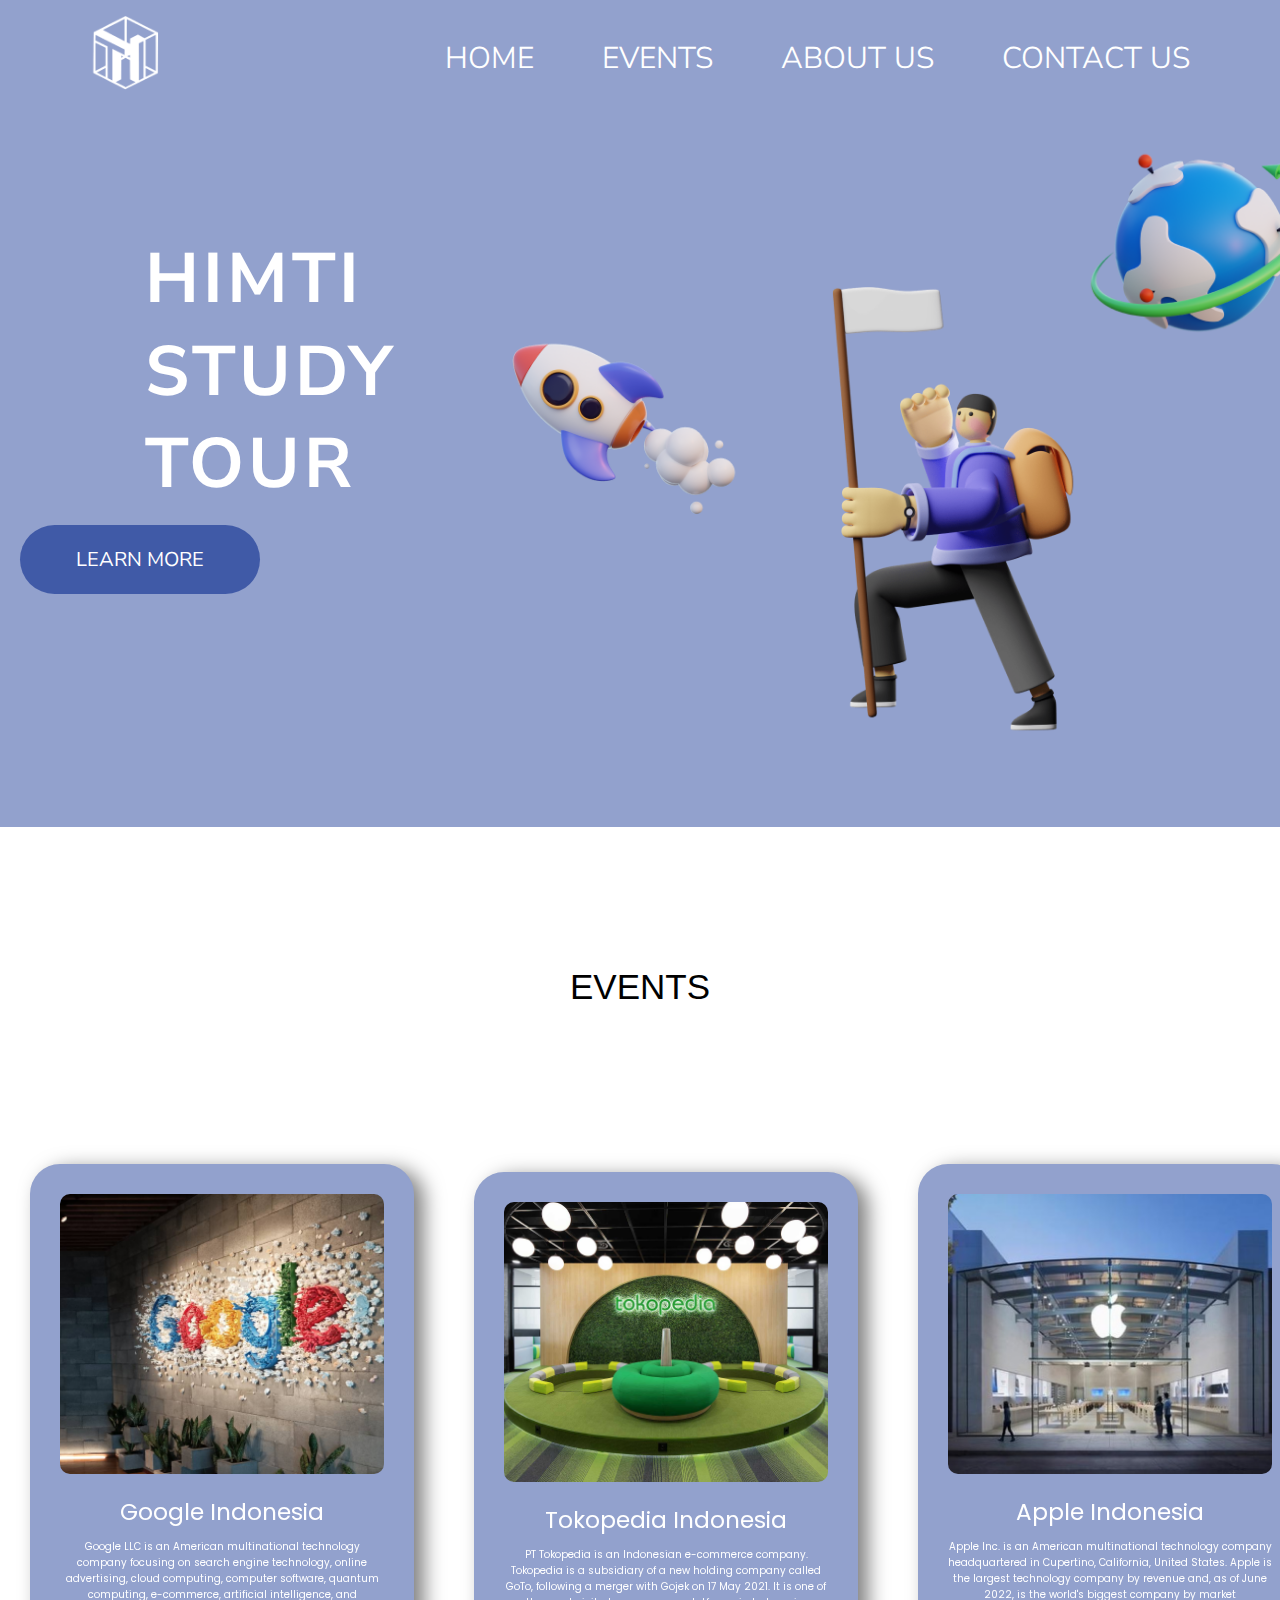
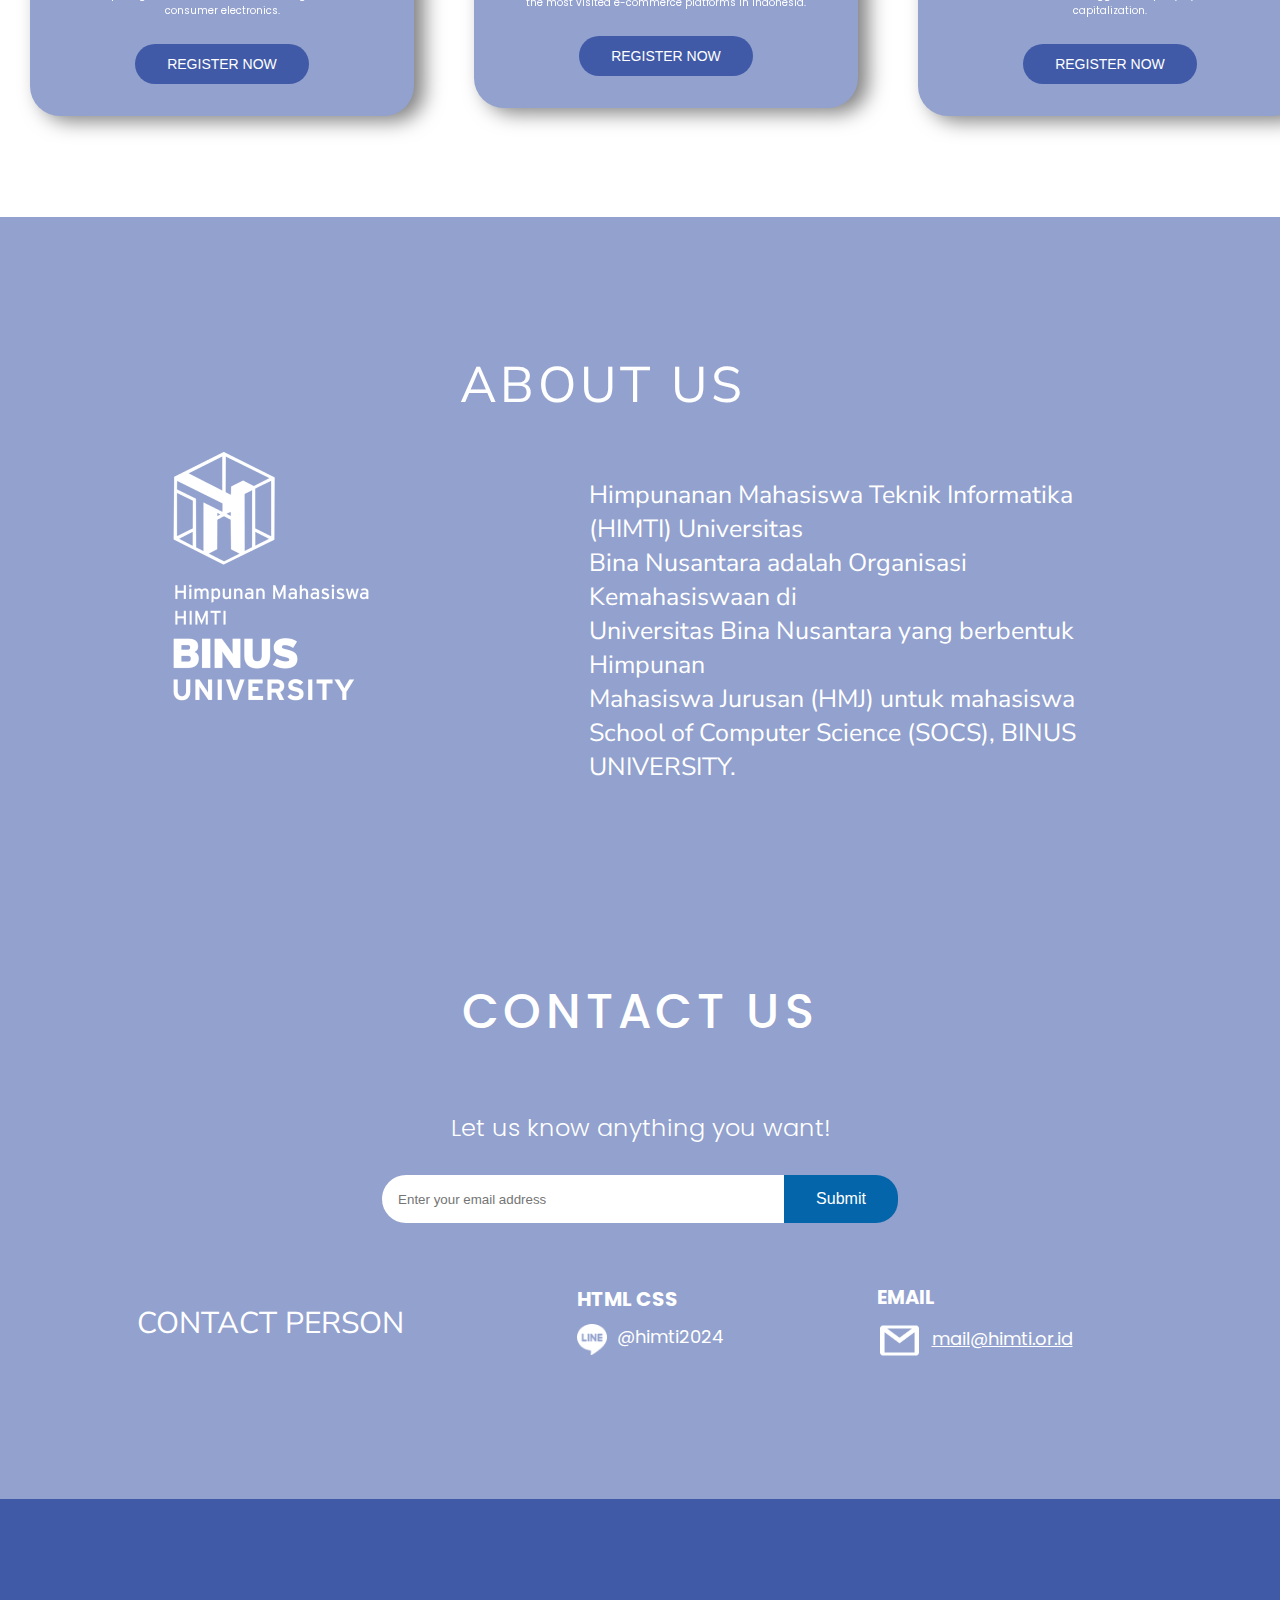
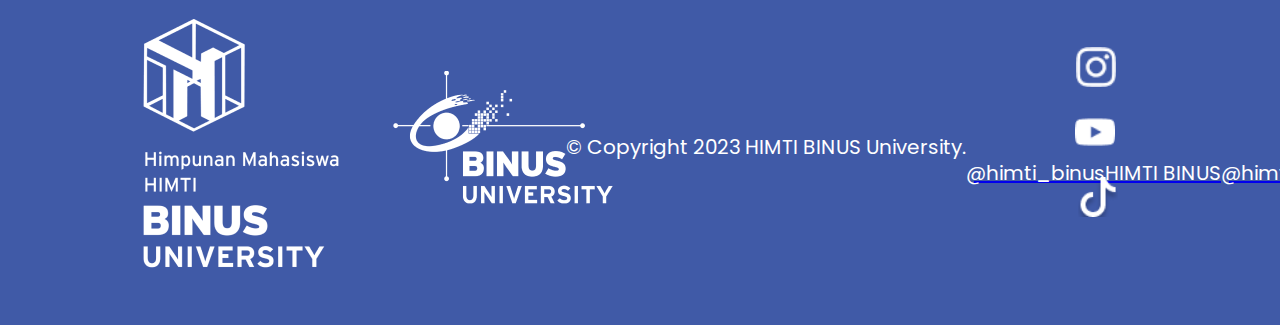
==== commit b29d3415: "Finished the main design of the website" ====
--- a/index.html
+++ b/index.html
@@ -11,7 +11,7 @@
     <link rel="icon" href="Assets/HIMTI_logo.png" />
     <link rel="stylesheet" type="text/css" href="CSS/HIMTI_INTERNSHIP_STYLE.css" />
     <link rel="stylesheet" href="CSS/responsive_style_1400.css" />
-    <link rel="stylesheet" href="CSS/responsive_style_1024.css" />
+    <link rel="stylesheet" href="CSS/main.css" />
     <link rel="stylesheet" href="CSS/responsive_style_425.css" />
     <script src="HIMTI_INTERNSHIP_SCRIPT.js"></script>
   </head>
@@ -156,15 +156,15 @@
       <p class="copyright">© Copyright 2023 HIMTI BINUS University.</p>
       <a href="https://www.instagram.com/himti_binus" target="_blank">
         <img src="Assets/instagram.png" alt="Instagram" class="instagram" />
-        <p>@himti_binus</p>
+        <p class="instagram_id">@himti_binus</p>
       </a>
       <a href="https://www.youtube.com/@HimtiBinus" target="_blank">
         <img src="Assets/youtube.png" alt="youtube" class="youtube" />
-        <p>HIMTI BINUS</p>
+        <p class="youtube_channel">HIMTI BINUS</p>
       </a>
       <a href="https://www.tiktok.com/@himtibinus" target="_blank">
         <img src="Assets/tiktok.png" alt="tiktok" class="tiktok" />
-        <p>@himtibinus</p>
+        <p class="tiktok_id">@himtibinus</p>
       </a>
     </div>    
   </body>
--- a/CSS/HIMTI_INTERNSHIP_STYLE.css
+++ b/CSS/HIMTI_INTERNSHIP_STYLE.css
@@ -5,15 +5,10 @@
   font-family: 'Nunito Sans', sans-serif;
   font-size: 30px;
   color: #ffffff;
-  margin: 0;
-  padding: 0;
-  max-width: 100%;
 }
 
 html {
   scroll-behavior: smooth;
-  width: auto;
-  height: auto;
 }
 
 /* Navigation Bar style */
@@ -512,10 +507,10 @@
   font-size: 20px;
   color: #ffffff;
   font-weight: 400;
-  position: relative; /* Change this line */
-  top: 250px; /* Change this line */
-  right: 65px; /* Change this line */
+  position: relative; 
+  top: 200px;
+  right: 65px;
   white-space: nowrap;
-  width: 100%; /* Add this line */
-  text-align: center; /* Add this line */
+  width: 100%;
+  text-align: center;
 }--- a/CSS/main.css
+++ b/CSS/main.css
@@ -0,0 +1,569 @@
+@import url("https://fonts.googleapis.com/css2?family=Nunito+Sans:ital,opsz,wght,YTLC@0,6..12,200..1000,440..540;1,6..12,200..1000,440..540&display=swap");
+@import url("https://fonts.googleapis.com/css2?family=Nunito+Sans:ital,opsz,wght,YTLC@0,6..12,200..1000,440..540;1,6..12,200..1000,440..540&family=Poppins:ital,wght@0,100;0,200;0,300;0,400;0,500;0,600;0,700;0,800;0,900;1,100;1,200;1,300;1,400;1,500;1,600;1,700;1,800;1,900&display=swap");
+
+body {
+  font-family: 'Nunito Sans', sans-serif;
+  font-size: 30px;
+  color: #ffffff;
+  margin: 0;
+  padding: 0;
+  max-width: 100%;
+}
+
+html {
+  scroll-behavior: smooth;
+  width: auto;
+  height: auto;
+}
+
+/* Navigation Bar style */
+.NavBar {
+  background-color: #92a1cd;
+  padding: 15px;
+  padding-right: 60px;
+  display: flex;
+  justify-content: flex-start;
+  align-items: center;
+  position: sticky;
+  top: 0;
+  left: 0;
+  right: 0;
+  font-weight: 350;
+  transition: top 0.3s ease-in-out;
+  z-index: 1000;
+}
+
+.NavBar a {
+  color: #ffffff;
+  text-decoration: none;
+  margin: 0 30px;
+}
+
+.NavBar a:hover {
+  color: #29013e;
+}
+
+.NavBar a:active {
+  color: #ffffff;
+  text-shadow: 0px 2px 5px rgb(0, 0, 0, 0.5);
+}
+
+.NavBar img {
+  height: 75px;
+  margin-left: 45px;
+}
+
+.NavBar .links {
+  margin-left: auto;
+}
+
+.navbar-hidden {
+  transform: translateY(-100%);
+}
+
+/* Home Page style */
+
+.home {
+  position: relative;
+  text-align: center;
+  background-color: #92a1cd;
+  padding: 90px 75px;
+  margin-top: 0;
+  height: 531px;
+}
+
+.home h1 {
+  position: relative;
+  right: -70px;
+  top: -630px;
+  font-family: 'Nunito Sans', sans-serif;
+  font-size: 70px;
+  line-height: 0.65;
+  letter-spacing: 4px;
+  text-align: left;
+}
+
+.home p {
+  transition: transform 0.3s;
+  position: relative;
+  top: -660px;
+  right: 500px;
+  font-family: 'Nunito Sans', sans-serif;
+  font-size: 20px;
+  color: #ffffff;
+  background-color: #405aa7;
+  padding: 21px 56px;
+  border-radius: 50px;
+  display: inline-block;
+}
+
+.home p:hover {
+  transform: scale(1.05);
+}
+
+.home p:active {
+  transform: scale3d(0.95, 0.95, 0.95);
+  color: #ffffff;
+  text-shadow: 0px 2px 5px rgb(0, 0, 0, 0.5);
+}
+
+/* Image style on the home section*/
+.person {
+  position: relative;
+  right: 10px;
+  top: 10px;
+  width: 350px;
+  z-index: 1;
+}
+
+.rocket {
+  position: relative;
+  top: -220px;
+  width: 370px;
+  right: -30px;
+  z-index: 2;
+}
+
+.earth {
+  position: relative;
+  top: -485px;
+  width: 250px;
+  right: -930px;
+  z-index: 3;
+}
+
+/* Events Page style */
+
+.card {
+  transform-style: preserve-3d;
+}
+
+.events {
+  background-color: #ffffff;
+  padding: 100px 0;
+  margin-top: 90px;
+  height: 600px;
+}
+
+.events ul {
+  display: flex;
+  justify-content: space-evenly;
+  align-items: center;
+  height: 100vh;
+  position: relative; /* I want to position it later because there is no picture */
+  top: -90px;
+  list-style-type: none;
+  padding: 0;
+  margin: 0;
+}
+
+.events li {
+  flex: 0 0 30%; /* This will make the li items take up 30% of the container's width */
+  max-width: 30%; /* This will prevent the li items from growing larger than 30% of the container's width */
+  box-sizing: border-box; /* This will include padding and border in the li's total width */
+  margin: 1em; /* This will add some space around the li items */
+  padding: 1em; /* This will add some space inside the li items */
+  text-align: center; /* This will center the text inside the li items */
+  background-color: #92a1cd; /* This will set the background color of the li items */
+  border-radius: 30px; /* This will round the corners of the li items */
+  box-shadow: 10px 5px 20px rgba(0, 0, 0, 0.5); /* This will add a shadow to the li items */
+}
+
+.events ul li {
+  transition: transform 0.3s;
+}
+
+.events ul li:hover {
+  transform: scale(1.05);
+  color: #29013e;
+}
+
+.events h1 {
+  font-family: 'Nunito', sans-serif;
+  color: #000;
+  text-align: center;
+  margin-top: 0;
+  position: relative;
+  top: -50px;
+  font-size: 35px;
+  font-style: normal;
+  font-weight: 500;
+}
+
+.events li h2 {
+  font-family: 'poppins', sans-serif;
+  margin: 5px;
+  margin-bottom: 10px;
+  font-size: 23px;
+  text-align: center;
+  font-weight: 400;
+  white-space: nowrap;
+}
+
+.events li p {
+  font-family: 'poppins', sans-serif;
+  margin: 0;
+  font-size: 10px;
+  text-align: center;
+}
+
+/* Register button style */
+.register-button {
+  background-color: #405aa7; /* Green background */
+  border: none; /* Remove border */
+  border-radius: 40px;
+  color: white; /* White text */
+  padding: 12px 32px; /* Padding to make button larger */
+  text-align: center; /* Center the text */
+  text-decoration: none; /* Remove underline */
+  display: inline-block;
+  font-size: 14px;
+  font-weight: 500;
+  margin: 25px 4px 2px;
+  cursor: pointer; /* Change mouse cursor when over the button */
+  transition-duration: 0.4s; /* Transition effect */
+}
+
+.register-button:hover {
+  background-color: #1b2954; /* Change background color on hover */
+}
+
+.register-button:active {
+  background-color: #1b2954; /* Change background color on click */
+  text-shadow: 1px 2.5px 5px rgba(0, 144, 187, 1);
+  transition-duration: 0.1s; /* Shorten the transition effect */
+}
+
+.Google_Logo {
+  width: 100%;
+  height: 280px;
+  object-fit: cover;
+  margin-bottom: 5px;
+  border-radius: 10px;
+}
+
+.Tokopedia_Logo {
+  width: 100%;
+  height: 280px;
+  object-fit: cover;
+  margin-bottom: 5px;
+  border-radius: 10px;
+}
+
+.Apple_Logo {
+  width: 100%;
+  height: 280px;
+  object-fit: cover;
+  margin-bottom: 5px;
+  border-radius: 10px;
+}
+
+/* about us style */
+.about {
+  background-color: #92a1cd;
+  display: flex;
+  justify-content: space-between;
+  align-items: center;
+  padding: 100px 195px;
+  margin-top: 100px;
+}
+
+.about h1 {
+  position: relative;
+  right: 270px;
+  font-family: 'Nunito Sans', sans-serif;
+  font-size: 50px;
+  font-weight: 400;
+  letter-spacing: 4px;
+}
+
+.about p {
+  position: relative;
+  right: 40px;
+  font-family: 'Nunito Sans', sans-serif;
+  font-size: 25px;
+  text-align: left;
+  width: 115%;
+}
+
+.logo-container {
+  position: relative;
+  right: 40px;
+  flex: 1;
+  text-align: left;
+  color: white; /* Change the text color to white */
+  font-size: 20px; /* Increase the font size */
+  margin-left: 10px;
+  margin-top: 40px;
+}
+
+.text-container {
+  flex: 3;
+  display: flex;
+  flex-direction: column;
+  justify-content: space-between;
+  align-items: center;
+  color: white; /* Change the text color to white */
+  font-size: 20px; /* Increase the font size */
+  margin-left: 250px ;
+  text-align: left;
+}
+
+.contact {
+  background-color: #92A1CD;
+  display: flex;
+  flex-direction: column;
+  justify-content: center;
+  align-items: center;
+  padding: 40px 0px 0px;
+  max-height: 550px;
+}
+
+.contact h1 {
+  font-family: 'Poppins', sans-serif;
+  font-size: 48px;
+  font-weight: 500;
+  line-height: 72px;
+  letter-spacing: 0.1em;
+  text-align: center;
+  position: relative;
+  top: 70px;
+}
+
+.contact h2 {
+  font-family: 'poppins', sans-serif;
+  font-size: 24px;
+  font-weight: 300;
+  position: relative;
+  top: 80px;
+}
+
+.contact-info {
+  display: flex;
+  flex-direction: column;
+  align-items: flex-start;
+  position: relative;
+  top: 80px;
+}
+
+.contact-person {
+  position: relative;
+  top: 60px;
+  right: 370px;
+}
+
+.contact .HTML_CSS {
+  font-family: 'Poppins', sans-serif;
+  font-size: 20px;
+  font-weight: 700;
+  position: relative;
+  top: -50px;
+  right: -70px;
+}
+
+.contact .line_id {
+  font-family: 'Poppins', sans-serif;
+  font-size: 18px;
+  font-weight: 400;
+  position: relative;
+  top: -110px;
+  right: -110px;
+}
+
+.contact .line {
+  width: 30px;
+  position: relative;
+  top: -60px;
+  right: -70px;
+}
+
+.contact .gmail {
+  font-family: 'Poppins', sans-serif;
+  position: relative;
+  top: -160px;
+  right: -370px;
+  width: 45px;
+}
+
+.contact .email_info {
+  font-family: 'Poppins', sans-serif;
+  font-size: 19.5px;
+  font-weight: 700;
+  position: relative;
+  top: -260px;
+  right: -370px;
+}
+
+.contact .email {
+  font-family: 'Poppins', sans-serif;
+  font-size: 18px;
+  font-weight: 400;
+  position: relative;
+  top: -284px;
+  right: -425px;
+}
+
+.email a {
+  color: #ffffff;
+}
+
+.email a:active {
+  color: rgba(50, 0, 89, 0.5);
+}
+
+.button {
+  background-color: #0465aa; /* Blue */
+  border: none;
+  color: white;
+  padding: 15px 32px;
+  text-align: center;
+  text-decoration: none;
+  display: inline-block;
+  border-radius: 0px 22px 22px 0px;
+  font-size: 16px;
+  transition: transform 0.2s;
+  position: relative;
+  top: 90px;
+}
+
+.button:hover {
+  background-color: #1b2954; /* Dark blue */
+}
+
+.button:active {
+  transform: scale(0.95);
+  transition: transform 0.1s;
+  background-color: #1b2954; /* Dark blue */
+  text-shadow: 1px 2.5px 5px rgb(250, 250, 250, 0.5);
+}
+
+.input {
+  border: none;
+  padding: 16px;
+  border-radius: 24px 0px 0px 24px;
+  width: 370px;
+  position: relative;
+  top: 90px;
+}
+
+.input-style {
+  border: none;
+  display: flex;
+  border-radius: 24px;
+  width: fit-content;
+}
+
+.input:focus {
+  border: none;
+  border-color: none;
+  outline: none;
+}
+
+.footer {
+  background-color:#405AA7;
+  display: flex;
+  justify-content: space-between;
+  align-items: center;
+  padding: 20px 195px 150px;
+}
+
+.footer p {
+  font-family: 'Poppins', sans-serif;
+  font-size: 20px;
+  color: #ffffff;
+  font-weight: 400;
+}
+
+.footer .HIMTI_LOGO3 {
+  position: relative;
+  top: 100px;
+  right: 60px;
+}
+
+.footer .binus_logo {
+  position: relative;
+  top: 90px;
+  right: 10px;
+}
+
+.footer .instagram {
+  position: relative;
+  top: 60px;
+  right: -50px;
+  width: 40px;
+}
+
+.footer .youtube {
+  position: relative;
+  top: 125px;
+  right: 90px;
+  width: 40px;
+}
+
+.footer .tiktok {
+  position: relative;
+  top: 190px;
+  right: 203px;
+  width: 40px;
+}
+
+.instagram_id a,
+.youtube_channel a,
+.tiktok_id a {
+  text-decoration: none; /* Add this line */
+  color: #ffffff; /* Change the text color to white */
+}
+
+.instagram_id a:hover, .youtube_channel a:hover, .tiktok_id a:hover {
+  color: #29013e; /* Change the text color to dark blue */
+}
+
+.instagram_id a:active, .youtube_channel a:active, .tiktok_id a:active {
+  color: rgba(255, 255, 255, 1);  
+}
+
+.instagram_id {
+  position: relative;
+  top: -5px;
+  right: -120px;
+  font-family: 'Poppins', sans-serif;
+  font-size: 20px;
+  color: #ffffff;
+  font-weight: 400;
+  white-space: nowrap;
+}
+ 
+.youtube_channel {
+  position: relative;
+  top: 60px;
+  right: 20px;
+  font-family: 'Poppins', sans-serif;
+  font-size: 20px;
+  color: #ffffff;
+  font-weight: 400;
+  white-space: nowrap;
+}
+
+.tiktok_id {
+  position: relative;
+  top: 125px;
+  right: 133px;
+  font-family: 'Poppins', sans-serif;
+  font-size: 20px;
+  color: #ffffff;
+  font-weight: 400;
+  white-space: nowrap;
+}
+
+.copyright {
+  font-family: 'Poppins', sans-serif;
+  font-size: 20px;
+  color: #ffffff;
+  font-weight: 400;
+  position: relative;
+  top: 250px;
+  right: 65px;
+  white-space: nowrap;
+  width: 100%;
+  text-align: center;
+}--- a/CSS/responsive_style_425.css
+++ b/CSS/responsive_style_425.css
@@ -107,6 +107,4 @@
         text-align: center;
         padding: 0 10px;
     }
-
-    .
 }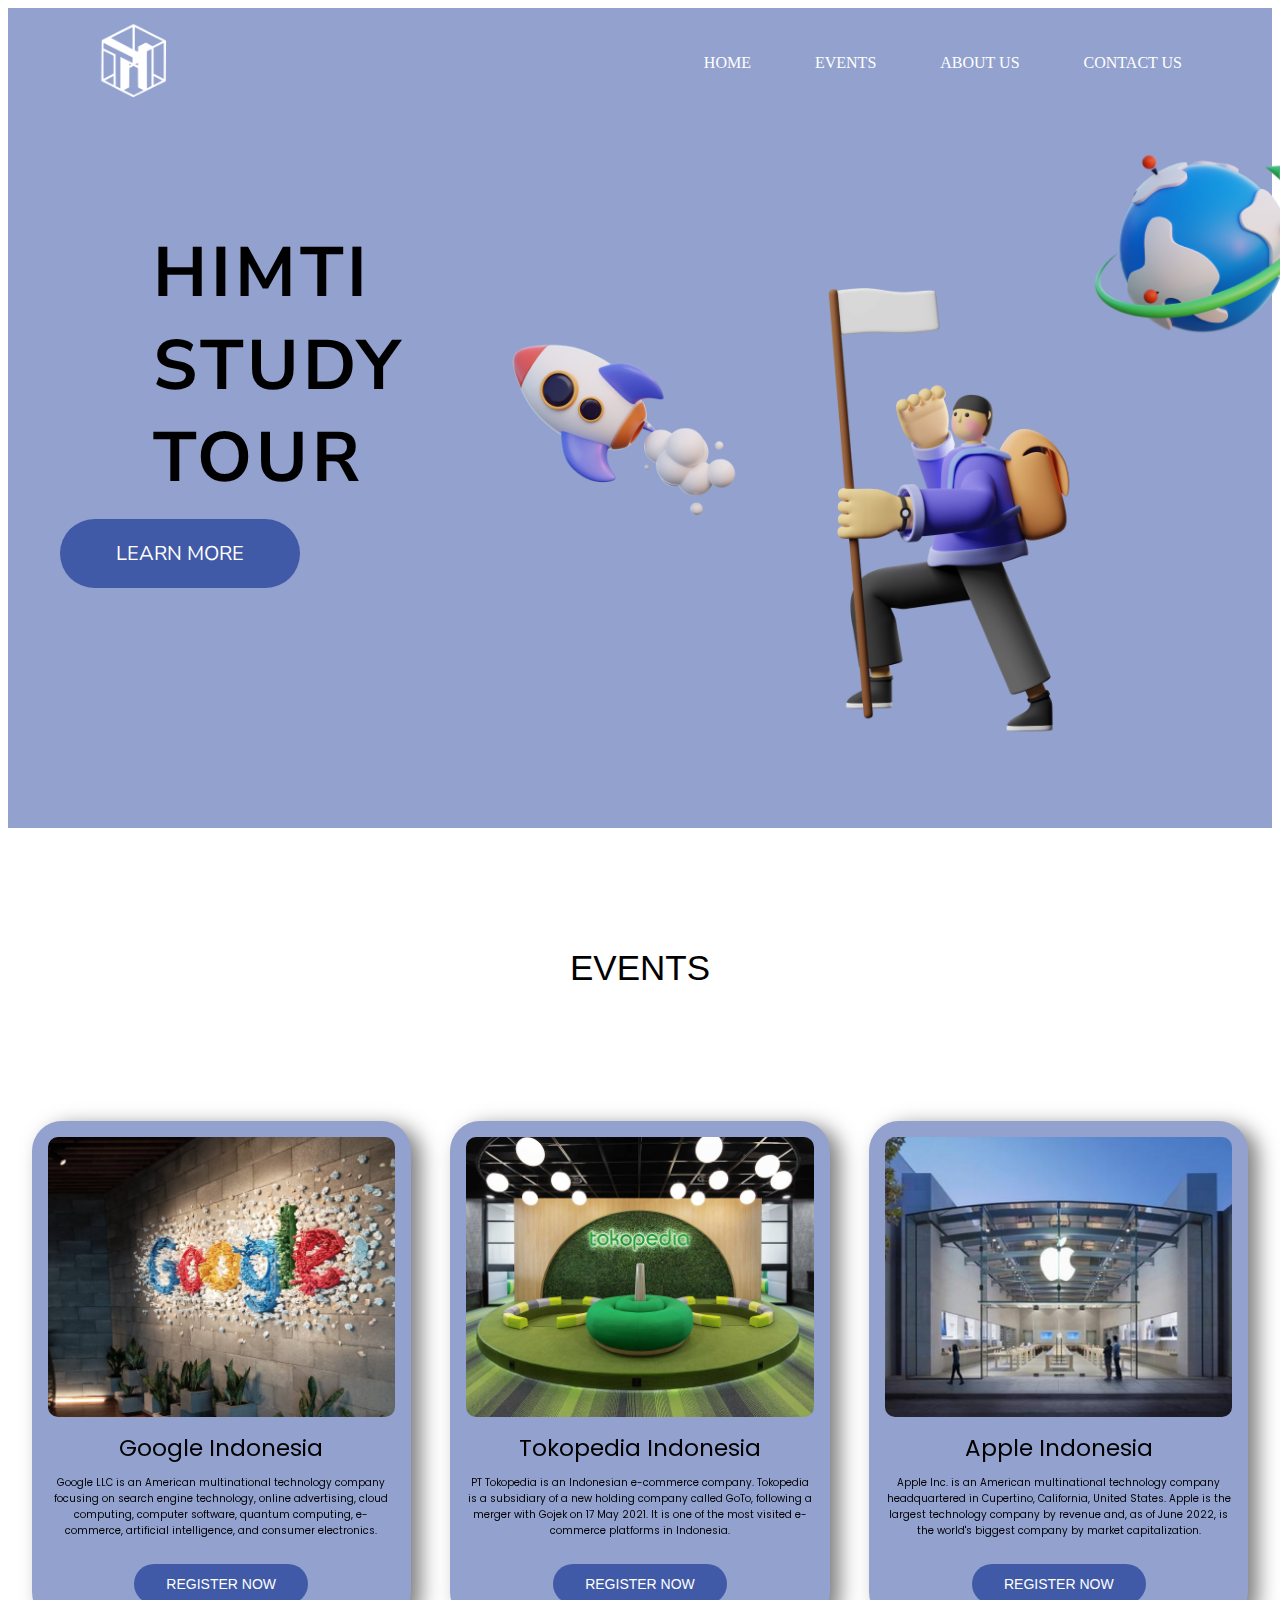
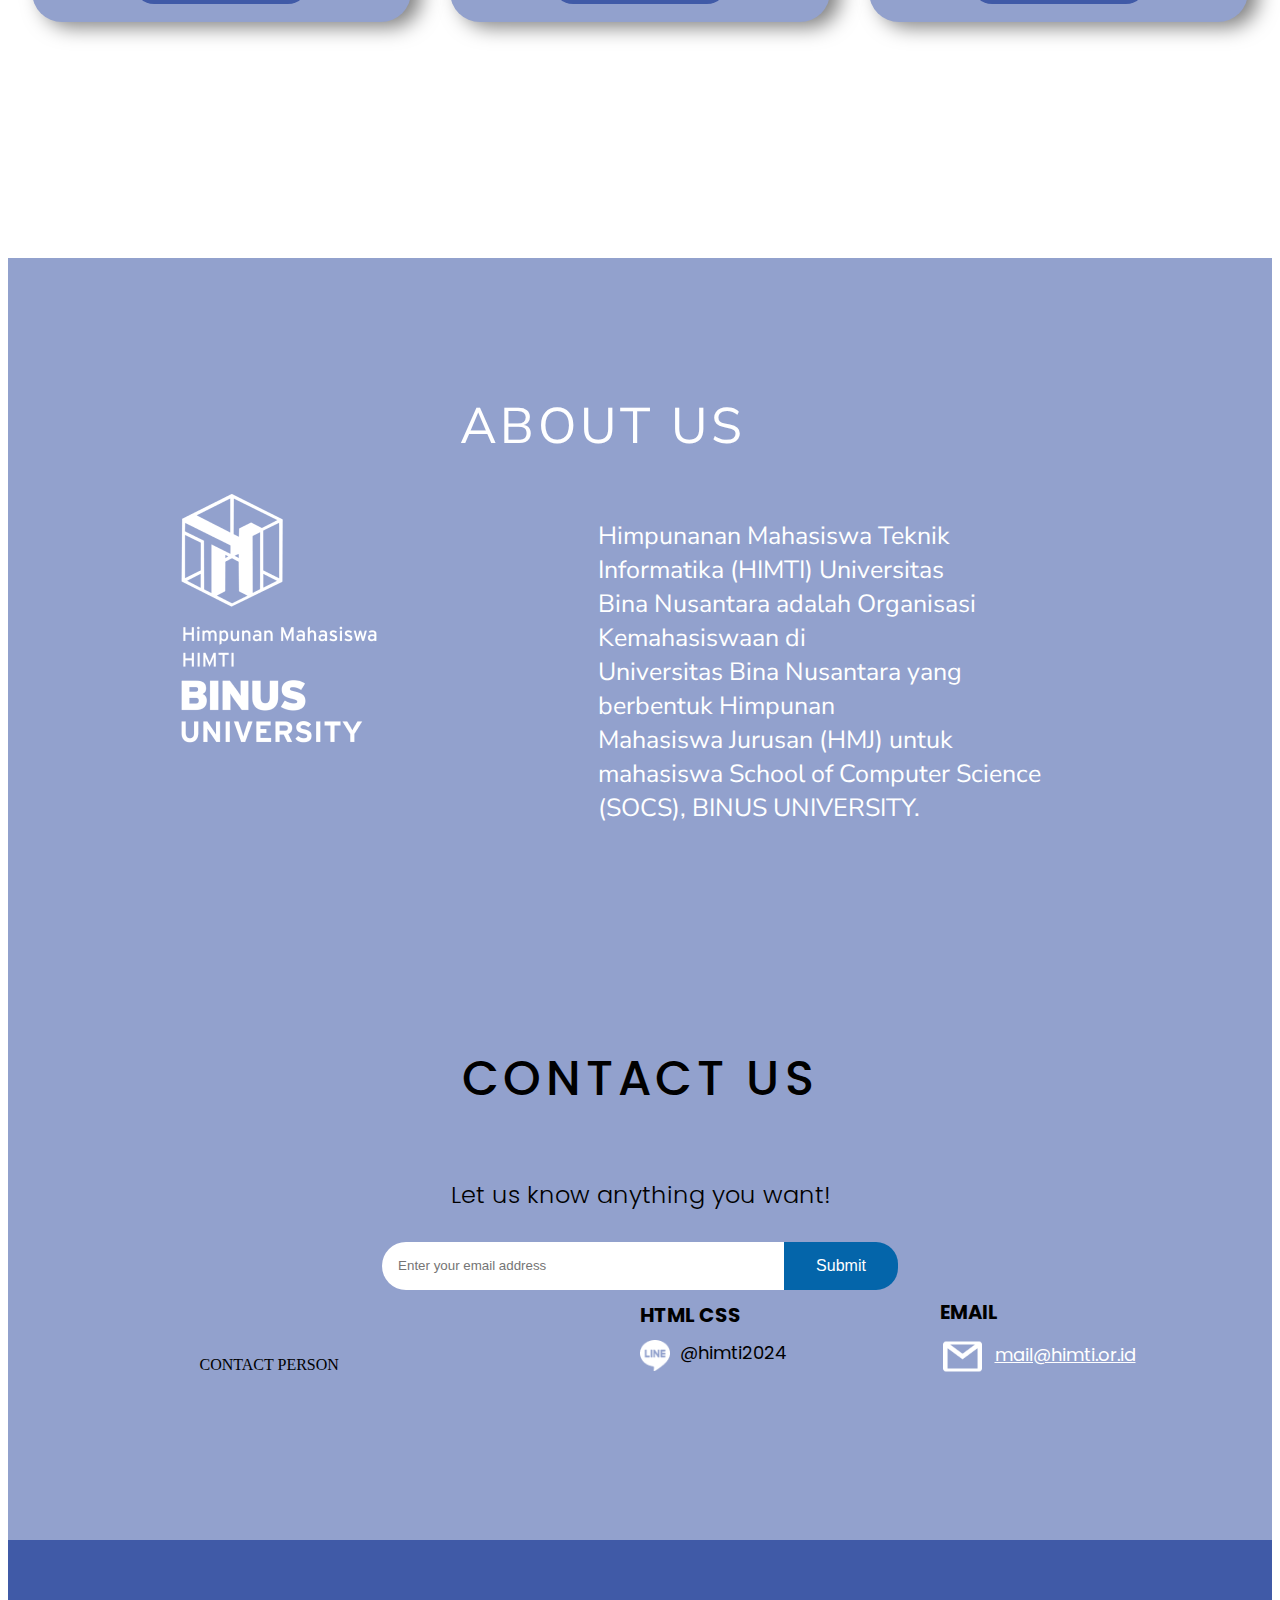
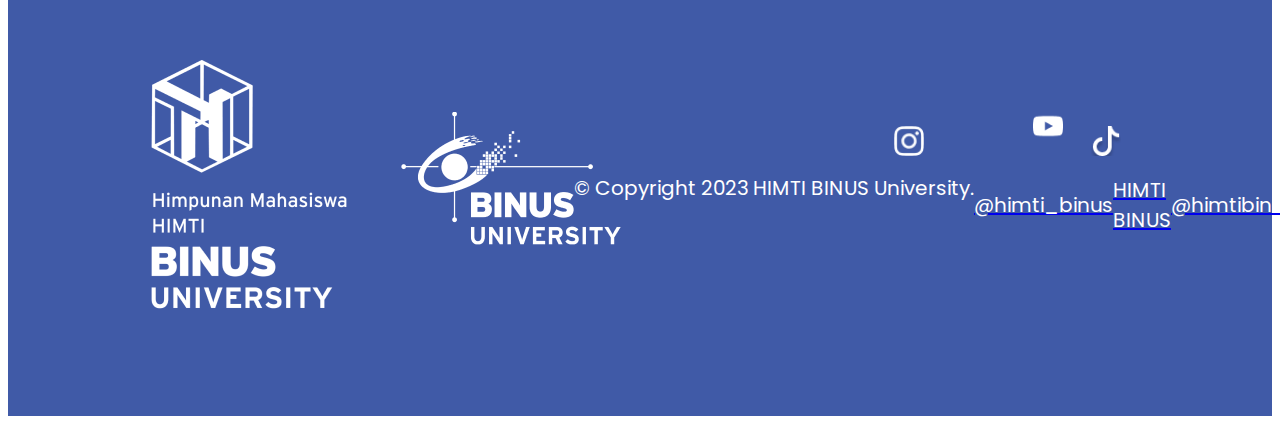
==== commit 875fa005: "add some responsive style for a tablet (samsung)" ====
--- a/index.html
+++ b/index.html
@@ -9,10 +9,10 @@
     <meta name="author" content="Group 2" />
     <title>HIMTI 2024 Internship</title>
     <link rel="icon" href="Assets/HIMTI_logo.png" />
-    <link rel="stylesheet" type="text/css" href="CSS/HIMTI_INTERNSHIP_STYLE.css" />
-    <link rel="stylesheet" href="CSS/responsive_style_1400.css" />
-    <link rel="stylesheet" href="CSS/main.css" />
-    <link rel="stylesheet" href="CSS/responsive_style_425.css" />
+    <link rel="stylesheet" type="text/css" href="CSS/main.css" />
+    <link rel="stylesheet" type="text/css" href="CSS/resposive_style_2900.css" />
+    <link rel="stylesheet" type="text/css" href="CSS/responsive_style_1400.css" />
+    <link rel="stylesheet" type="text/css" href="CSS/responsive_style_425.css" />
     <script src="HIMTI_INTERNSHIP_SCRIPT.js"></script>
   </head>
 
--- a/CSS/main.css
+++ b/CSS/main.css
@@ -1,569 +1,575 @@
 @import url("https://fonts.googleapis.com/css2?family=Nunito+Sans:ital,opsz,wght,YTLC@0,6..12,200..1000,440..540;1,6..12,200..1000,440..540&display=swap");
 @import url("https://fonts.googleapis.com/css2?family=Nunito+Sans:ital,opsz,wght,YTLC@0,6..12,200..1000,440..540;1,6..12,200..1000,440..540&family=Poppins:ital,wght@0,100;0,200;0,300;0,400;0,500;0,600;0,700;0,800;0,900;1,100;1,200;1,300;1,400;1,500;1,600;1,700;1,800;1,900&display=swap");
 
-body {
-  font-family: 'Nunito Sans', sans-serif;
-  font-size: 30px;
-  color: #ffffff;
-  margin: 0;
-  padding: 0;
-  max-width: 100%;
+@media screen and (min-width: 1500px) {
+  body {
+    font-family: "Nunito Sans", sans-serif;
+    font-size: 30px;
+    color: #ffffff;
+    margin: 0;
+    padding: 0;
+    max-width: 100%;
+  }
+
+  html {
+    scroll-behavior: smooth;
+    width: auto;
+    height: auto;
+  }
+
+  /* Navigation Bar style */
+  .NavBar {
+    background-color: #92a1cd;
+    padding: 15px;
+    padding-right: 60px;
+    display: flex;
+    justify-content: flex-start;
+    align-items: center;
+    position: sticky;
+    top: 0;
+    left: 0;
+    right: 0;
+    font-weight: 350;
+    transition: top 0.3s ease-in-out;
+    z-index: 1000;
+  }
+
+  .NavBar a {
+    color: #ffffff;
+    text-decoration: none;
+    margin: 0 30px;
+  }
+
+  .NavBar a:hover {
+    color: #29013e;
+  }
+
+  .NavBar a:active {
+    color: #ffffff;
+    text-shadow: 0px 2px 5px rgb(0, 0, 0, 0.5);
+  }
+
+  .NavBar img {
+    height: 75px;
+    margin-left: 45px;
+  }
+
+  .NavBar .links {
+    margin-left: auto;
+  }
+
+  .navbar-hidden {
+    transform: translateY(-100%);
+  }
+
+  /* Home Page style */
+
+  .home {
+    position: relative;
+    text-align: center;
+    background-color: #92a1cd;
+    padding: 90px 75px;
+    margin-top: 0;
+    height: 531px;
+  }
+
+  .home h1 {
+    position: relative;
+    right: -70px;
+    top: -630px;
+    font-family: "Nunito Sans", sans-serif;
+    font-size: 70px;
+    line-height: 0.65;
+    letter-spacing: 4px;
+    text-align: left;
+  }
+
+  .home p {
+    transition: transform 0.3s;
+    position: relative;
+    top: -660px;
+    right: 500px;
+    font-family: "Nunito Sans", sans-serif;
+    font-size: 20px;
+    color: #ffffff;
+    background-color: #405aa7;
+    padding: 21px 56px;
+    border-radius: 50px;
+    display: inline-block;
+  }
+
+  .home p:hover {
+    transform: scale(1.05);
+  }
+
+  .home p:active {
+    transform: scale3d(0.95, 0.95, 0.95);
+    color: #ffffff;
+    text-shadow: 0px 2px 5px rgb(0, 0, 0, 0.5);
+  }
+
+  /* Image style on the home section*/
+  .person {
+    position: relative;
+    right: 10px;
+    top: 10px;
+    width: 350px;
+    z-index: 1;
+  }
+
+  .rocket {
+    position: relative;
+    top: -220px;
+    width: 370px;
+    right: -30px;
+    z-index: 2;
+  }
+
+  .earth {
+    position: relative;
+    top: -485px;
+    width: 250px;
+    right: -930px;
+    z-index: 3;
+  }
+
+  /* Events Page style */
+
+  .card {
+    transform-style: preserve-3d;
+  }
+
+  .events {
+    background-color: #ffffff;
+    padding: 100px 0;
+    margin-top: 90px;
+    height: 600px;
+  }
+
+  .events ul {
+    display: flex;
+    justify-content: space-evenly;
+    align-items: center;
+    height: 100vh;
+    position: relative; /* I want to position it later because there is no picture */
+    top: -90px;
+    list-style-type: none;
+    padding: 0;
+    margin: 0;
+  }
+
+  .events li {
+    flex: 0 0 30%; /* This will make the li items take up 30% of the container's width */
+    max-width: 30%; /* This will prevent the li items from growing larger than 30% of the container's width */
+    box-sizing: border-box; /* This will include padding and border in the li's total width */
+    margin: 1em; /* This will add some space around the li items */
+    padding: 1em; /* This will add some space inside the li items */
+    text-align: center; /* This will center the text inside the li items */
+    background-color: #92a1cd; /* This will set the background color of the li items */
+    border-radius: 30px; /* This will round the corners of the li items */
+    box-shadow: 10px 5px 20px rgba(0, 0, 0, 0.5); /* This will add a shadow to the li items */
+  }
+
+  .events ul li {
+    transition: transform 0.3s;
+  }
+
+  .events ul li:hover {
+    transform: scale(1.05);
+    color: #29013e;
+  }
+
+  .events h1 {
+    font-family: "Nunito", sans-serif;
+    color: #000;
+    text-align: center;
+    margin-top: 0;
+    position: relative;
+    top: -50px;
+    font-size: 35px;
+    font-style: normal;
+    font-weight: 500;
+  }
+
+  .events li h2 {
+    font-family: "poppins", sans-serif;
+    margin: 5px;
+    margin-bottom: 10px;
+    font-size: 23px;
+    text-align: center;
+    font-weight: 400;
+    white-space: nowrap;
+  }
+
+  .events li p {
+    font-family: "poppins", sans-serif;
+    margin: 0;
+    font-size: 10px;
+    text-align: center;
+  }
+
+  /* Register button style */
+  .register-button {
+    background-color: #405aa7; /* Green background */
+    border: none; /* Remove border */
+    border-radius: 40px;
+    color: white; /* White text */
+    padding: 12px 32px; /* Padding to make button larger */
+    text-align: center; /* Center the text */
+    text-decoration: none; /* Remove underline */
+    display: inline-block;
+    font-size: 14px;
+    font-weight: 500;
+    margin: 25px 4px 2px;
+    cursor: pointer; /* Change mouse cursor when over the button */
+    transition-duration: 0.4s; /* Transition effect */
+  }
+
+  .register-button:hover {
+    background-color: #1b2954; /* Change background color on hover */
+  }
+
+  .register-button:active {
+    background-color: #1b2954; /* Change background color on click */
+    text-shadow: 1px 2.5px 5px rgba(0, 144, 187, 1);
+    transition-duration: 0.1s; /* Shorten the transition effect */
+  }
+
+  .Google_Logo {
+    width: 100%;
+    height: 280px;
+    object-fit: cover;
+    margin-bottom: 5px;
+    border-radius: 10px;
+  }
+
+  .Tokopedia_Logo {
+    width: 100%;
+    height: 280px;
+    object-fit: cover;
+    margin-bottom: 5px;
+    border-radius: 10px;
+  }
+
+  .Apple_Logo {
+    width: 100%;
+    height: 280px;
+    object-fit: cover;
+    margin-bottom: 5px;
+    border-radius: 10px;
+  }
+
+  /* about us style */
+  .about {
+    background-color: #92a1cd;
+    display: flex;
+    justify-content: space-between;
+    align-items: center;
+    padding: 100px 195px;
+    margin-top: 100px;
+  }
+
+  .about h1 {
+    position: relative;
+    right: 270px;
+    font-family: "Nunito Sans", sans-serif;
+    font-size: 50px;
+    font-weight: 400;
+    letter-spacing: 4px;
+  }
+
+  .about p {
+    position: relative;
+    right: 40px;
+    font-family: "Nunito Sans", sans-serif;
+    font-size: 25px;
+    text-align: left;
+    width: 115%;
+  }
+
+  .logo-container {
+    position: relative;
+    right: 40px;
+    flex: 1;
+    text-align: left;
+    color: white; /* Change the text color to white */
+    font-size: 20px; /* Increase the font size */
+    margin-left: 10px;
+    margin-top: 40px;
+  }
+
+  .text-container {
+    flex: 3;
+    display: flex;
+    flex-direction: column;
+    justify-content: space-between;
+    align-items: center;
+    color: white; /* Change the text color to white */
+    font-size: 20px; /* Increase the font size */
+    margin-left: 250px;
+    text-align: left;
+  }
+
+  .contact {
+    background-color: #92a1cd;
+    display: flex;
+    flex-direction: column;
+    justify-content: center;
+    align-items: center;
+    padding: 40px 0px 0px;
+    max-height: 550px;
+  }
+
+  .contact h1 {
+    font-family: "Poppins", sans-serif;
+    font-size: 48px;
+    font-weight: 500;
+    line-height: 72px;
+    letter-spacing: 0.1em;
+    text-align: center;
+    position: relative;
+    top: 70px;
+  }
+
+  .contact h2 {
+    font-family: "poppins", sans-serif;
+    font-size: 24px;
+    font-weight: 300;
+    position: relative;
+    top: 80px;
+  }
+
+  .contact-info {
+    display: flex;
+    flex-direction: column;
+    align-items: flex-start;
+    position: relative;
+    top: 80px;
+  }
+
+  .contact-person {
+    position: relative;
+    top: 60px;
+    right: 370px;
+  }
+
+  .contact .HTML_CSS {
+    font-family: "Poppins", sans-serif;
+    font-size: 20px;
+    font-weight: 700;
+    position: relative;
+    top: -50px;
+    right: -70px;
+  }
+
+  .contact .line_id {
+    font-family: "Poppins", sans-serif;
+    font-size: 18px;
+    font-weight: 400;
+    position: relative;
+    top: -110px;
+    right: -110px;
+  }
+
+  .contact .line {
+    width: 30px;
+    position: relative;
+    top: -60px;
+    right: -70px;
+  }
+
+  .contact .gmail {
+    font-family: "Poppins", sans-serif;
+    position: relative;
+    top: -160px;
+    right: -370px;
+    width: 45px;
+  }
+
+  .contact .email_info {
+    font-family: "Poppins", sans-serif;
+    font-size: 19.5px;
+    font-weight: 700;
+    position: relative;
+    top: -260px;
+    right: -370px;
+  }
+
+  .contact .email {
+    font-family: "Poppins", sans-serif;
+    font-size: 18px;
+    font-weight: 400;
+    position: relative;
+    top: -284px;
+    right: -425px;
+  }
+
+  .email a {
+    color: #ffffff;
+  }
+
+  .email a:active {
+    color: rgba(50, 0, 89, 0.5);
+  }
+
+  .button {
+    background-color: #0465aa; /* Blue */
+    border: none;
+    color: white;
+    padding: 15px 32px;
+    text-align: center;
+    text-decoration: none;
+    display: inline-block;
+    border-radius: 0px 22px 22px 0px;
+    font-size: 16px;
+    transition: transform 0.2s;
+    position: relative;
+    top: 90px;
+  }
+
+  .button:hover {
+    background-color: #1b2954; /* Dark blue */
+  }
+
+  .button:active {
+    transform: scale(0.95);
+    transition: transform 0.1s;
+    background-color: #1b2954; /* Dark blue */
+    text-shadow: 1px 2.5px 5px rgb(250, 250, 250, 0.5);
+  }
+
+  .input {
+    border: none;
+    padding: 16px;
+    border-radius: 24px 0px 0px 24px;
+    width: 370px;
+    position: relative;
+    top: 90px;
+  }
+
+  .input-style {
+    border: none;
+    display: flex;
+    border-radius: 24px;
+    width: fit-content;
+  }
+
+  .input:focus {
+    border: none;
+    border-color: none;
+    outline: none;
+  }
+
+  .footer {
+    background-color: #405aa7;
+    display: flex;
+    justify-content: space-between;
+    align-items: center;
+    padding: 20px 195px 150px;
+  }
+
+  .footer p {
+    font-family: "Poppins", sans-serif;
+    font-size: 20px;
+    color: #ffffff;
+    font-weight: 400;
+  }
+
+  .footer .HIMTI_LOGO3 {
+    position: relative;
+    top: 100px;
+    right: 60px;
+  }
+
+  .footer .binus_logo {
+    position: relative;
+    top: 90px;
+    right: 10px;
+  }
+
+  .footer .instagram {
+    position: relative;
+    top: 60px;
+    right: -50px;
+    width: 40px;
+  }
+
+  .footer .youtube {
+    position: relative;
+    top: 125px;
+    right: 90px;
+    width: 40px;
+  }
+
+  .footer .tiktok {
+    position: relative;
+    top: 190px;
+    right: 203px;
+    width: 40px;
+  }
+
+  .instagram_id a,
+  .youtube_channel a,
+  .tiktok_id a {
+    text-decoration: none; /* Add this line */
+    color: #ffffff; /* Change the text color to white */
+  }
+
+  .instagram_id a:hover,
+  .youtube_channel a:hover,
+  .tiktok_id a:hover {
+    color: #29013e; /* Change the text color to dark blue */
+  }
+
+  .instagram_id a:active,
+  .youtube_channel a:active,
+  .tiktok_id a:active {
+    color: rgba(255, 255, 255, 1);
+  }
+
+  .instagram_id {
+    position: relative;
+    top: -5px;
+    right: -120px;
+    font-family: "Poppins", sans-serif;
+    font-size: 20px;
+    color: #ffffff;
+    font-weight: 400;
+    white-space: nowrap;
+  }
+
+  .youtube_channel {
+    position: relative;
+    top: 60px;
+    right: 20px;
+    font-family: "Poppins", sans-serif;
+    font-size: 20px;
+    color: #ffffff;
+    font-weight: 400;
+    white-space: nowrap;
+  }
+
+  .tiktok_id {
+    position: relative;
+    top: 125px;
+    right: 133px;
+    font-family: "Poppins", sans-serif;
+    font-size: 20px;
+    color: #ffffff;
+    font-weight: 400;
+    white-space: nowrap;
+  }
+
+  .copyright {
+    font-family: "Poppins", sans-serif;
+    font-size: 20px;
+    color: #ffffff;
+    font-weight: 400;
+    position: relative;
+    top: 250px;
+    right: 65px;
+    white-space: nowrap;
+    width: 100%;
+    text-align: center;
+  }
 }
-
-html {
-  scroll-behavior: smooth;
-  width: auto;
-  height: auto;
-}
-
-/* Navigation Bar style */
-.NavBar {
-  background-color: #92a1cd;
-  padding: 15px;
-  padding-right: 60px;
-  display: flex;
-  justify-content: flex-start;
-  align-items: center;
-  position: sticky;
-  top: 0;
-  left: 0;
-  right: 0;
-  font-weight: 350;
-  transition: top 0.3s ease-in-out;
-  z-index: 1000;
-}
-
-.NavBar a {
-  color: #ffffff;
-  text-decoration: none;
-  margin: 0 30px;
-}
-
-.NavBar a:hover {
-  color: #29013e;
-}
-
-.NavBar a:active {
-  color: #ffffff;
-  text-shadow: 0px 2px 5px rgb(0, 0, 0, 0.5);
-}
-
-.NavBar img {
-  height: 75px;
-  margin-left: 45px;
-}
-
-.NavBar .links {
-  margin-left: auto;
-}
-
-.navbar-hidden {
-  transform: translateY(-100%);
-}
-
-/* Home Page style */
-
-.home {
-  position: relative;
-  text-align: center;
-  background-color: #92a1cd;
-  padding: 90px 75px;
-  margin-top: 0;
-  height: 531px;
-}
-
-.home h1 {
-  position: relative;
-  right: -70px;
-  top: -630px;
-  font-family: 'Nunito Sans', sans-serif;
-  font-size: 70px;
-  line-height: 0.65;
-  letter-spacing: 4px;
-  text-align: left;
-}
-
-.home p {
-  transition: transform 0.3s;
-  position: relative;
-  top: -660px;
-  right: 500px;
-  font-family: 'Nunito Sans', sans-serif;
-  font-size: 20px;
-  color: #ffffff;
-  background-color: #405aa7;
-  padding: 21px 56px;
-  border-radius: 50px;
-  display: inline-block;
-}
-
-.home p:hover {
-  transform: scale(1.05);
-}
-
-.home p:active {
-  transform: scale3d(0.95, 0.95, 0.95);
-  color: #ffffff;
-  text-shadow: 0px 2px 5px rgb(0, 0, 0, 0.5);
-}
-
-/* Image style on the home section*/
-.person {
-  position: relative;
-  right: 10px;
-  top: 10px;
-  width: 350px;
-  z-index: 1;
-}
-
-.rocket {
-  position: relative;
-  top: -220px;
-  width: 370px;
-  right: -30px;
-  z-index: 2;
-}
-
-.earth {
-  position: relative;
-  top: -485px;
-  width: 250px;
-  right: -930px;
-  z-index: 3;
-}
-
-/* Events Page style */
-
-.card {
-  transform-style: preserve-3d;
-}
-
-.events {
-  background-color: #ffffff;
-  padding: 100px 0;
-  margin-top: 90px;
-  height: 600px;
-}
-
-.events ul {
-  display: flex;
-  justify-content: space-evenly;
-  align-items: center;
-  height: 100vh;
-  position: relative; /* I want to position it later because there is no picture */
-  top: -90px;
-  list-style-type: none;
-  padding: 0;
-  margin: 0;
-}
-
-.events li {
-  flex: 0 0 30%; /* This will make the li items take up 30% of the container's width */
-  max-width: 30%; /* This will prevent the li items from growing larger than 30% of the container's width */
-  box-sizing: border-box; /* This will include padding and border in the li's total width */
-  margin: 1em; /* This will add some space around the li items */
-  padding: 1em; /* This will add some space inside the li items */
-  text-align: center; /* This will center the text inside the li items */
-  background-color: #92a1cd; /* This will set the background color of the li items */
-  border-radius: 30px; /* This will round the corners of the li items */
-  box-shadow: 10px 5px 20px rgba(0, 0, 0, 0.5); /* This will add a shadow to the li items */
-}
-
-.events ul li {
-  transition: transform 0.3s;
-}
-
-.events ul li:hover {
-  transform: scale(1.05);
-  color: #29013e;
-}
-
-.events h1 {
-  font-family: 'Nunito', sans-serif;
-  color: #000;
-  text-align: center;
-  margin-top: 0;
-  position: relative;
-  top: -50px;
-  font-size: 35px;
-  font-style: normal;
-  font-weight: 500;
-}
-
-.events li h2 {
-  font-family: 'poppins', sans-serif;
-  margin: 5px;
-  margin-bottom: 10px;
-  font-size: 23px;
-  text-align: center;
-  font-weight: 400;
-  white-space: nowrap;
-}
-
-.events li p {
-  font-family: 'poppins', sans-serif;
-  margin: 0;
-  font-size: 10px;
-  text-align: center;
-}
-
-/* Register button style */
-.register-button {
-  background-color: #405aa7; /* Green background */
-  border: none; /* Remove border */
-  border-radius: 40px;
-  color: white; /* White text */
-  padding: 12px 32px; /* Padding to make button larger */
-  text-align: center; /* Center the text */
-  text-decoration: none; /* Remove underline */
-  display: inline-block;
-  font-size: 14px;
-  font-weight: 500;
-  margin: 25px 4px 2px;
-  cursor: pointer; /* Change mouse cursor when over the button */
-  transition-duration: 0.4s; /* Transition effect */
-}
-
-.register-button:hover {
-  background-color: #1b2954; /* Change background color on hover */
-}
-
-.register-button:active {
-  background-color: #1b2954; /* Change background color on click */
-  text-shadow: 1px 2.5px 5px rgba(0, 144, 187, 1);
-  transition-duration: 0.1s; /* Shorten the transition effect */
-}
-
-.Google_Logo {
-  width: 100%;
-  height: 280px;
-  object-fit: cover;
-  margin-bottom: 5px;
-  border-radius: 10px;
-}
-
-.Tokopedia_Logo {
-  width: 100%;
-  height: 280px;
-  object-fit: cover;
-  margin-bottom: 5px;
-  border-radius: 10px;
-}
-
-.Apple_Logo {
-  width: 100%;
-  height: 280px;
-  object-fit: cover;
-  margin-bottom: 5px;
-  border-radius: 10px;
-}
-
-/* about us style */
-.about {
-  background-color: #92a1cd;
-  display: flex;
-  justify-content: space-between;
-  align-items: center;
-  padding: 100px 195px;
-  margin-top: 100px;
-}
-
-.about h1 {
-  position: relative;
-  right: 270px;
-  font-family: 'Nunito Sans', sans-serif;
-  font-size: 50px;
-  font-weight: 400;
-  letter-spacing: 4px;
-}
-
-.about p {
-  position: relative;
-  right: 40px;
-  font-family: 'Nunito Sans', sans-serif;
-  font-size: 25px;
-  text-align: left;
-  width: 115%;
-}
-
-.logo-container {
-  position: relative;
-  right: 40px;
-  flex: 1;
-  text-align: left;
-  color: white; /* Change the text color to white */
-  font-size: 20px; /* Increase the font size */
-  margin-left: 10px;
-  margin-top: 40px;
-}
-
-.text-container {
-  flex: 3;
-  display: flex;
-  flex-direction: column;
-  justify-content: space-between;
-  align-items: center;
-  color: white; /* Change the text color to white */
-  font-size: 20px; /* Increase the font size */
-  margin-left: 250px ;
-  text-align: left;
-}
-
-.contact {
-  background-color: #92A1CD;
-  display: flex;
-  flex-direction: column;
-  justify-content: center;
-  align-items: center;
-  padding: 40px 0px 0px;
-  max-height: 550px;
-}
-
-.contact h1 {
-  font-family: 'Poppins', sans-serif;
-  font-size: 48px;
-  font-weight: 500;
-  line-height: 72px;
-  letter-spacing: 0.1em;
-  text-align: center;
-  position: relative;
-  top: 70px;
-}
-
-.contact h2 {
-  font-family: 'poppins', sans-serif;
-  font-size: 24px;
-  font-weight: 300;
-  position: relative;
-  top: 80px;
-}
-
-.contact-info {
-  display: flex;
-  flex-direction: column;
-  align-items: flex-start;
-  position: relative;
-  top: 80px;
-}
-
-.contact-person {
-  position: relative;
-  top: 60px;
-  right: 370px;
-}
-
-.contact .HTML_CSS {
-  font-family: 'Poppins', sans-serif;
-  font-size: 20px;
-  font-weight: 700;
-  position: relative;
-  top: -50px;
-  right: -70px;
-}
-
-.contact .line_id {
-  font-family: 'Poppins', sans-serif;
-  font-size: 18px;
-  font-weight: 400;
-  position: relative;
-  top: -110px;
-  right: -110px;
-}
-
-.contact .line {
-  width: 30px;
-  position: relative;
-  top: -60px;
-  right: -70px;
-}
-
-.contact .gmail {
-  font-family: 'Poppins', sans-serif;
-  position: relative;
-  top: -160px;
-  right: -370px;
-  width: 45px;
-}
-
-.contact .email_info {
-  font-family: 'Poppins', sans-serif;
-  font-size: 19.5px;
-  font-weight: 700;
-  position: relative;
-  top: -260px;
-  right: -370px;
-}
-
-.contact .email {
-  font-family: 'Poppins', sans-serif;
-  font-size: 18px;
-  font-weight: 400;
-  position: relative;
-  top: -284px;
-  right: -425px;
-}
-
-.email a {
-  color: #ffffff;
-}
-
-.email a:active {
-  color: rgba(50, 0, 89, 0.5);
-}
-
-.button {
-  background-color: #0465aa; /* Blue */
-  border: none;
-  color: white;
-  padding: 15px 32px;
-  text-align: center;
-  text-decoration: none;
-  display: inline-block;
-  border-radius: 0px 22px 22px 0px;
-  font-size: 16px;
-  transition: transform 0.2s;
-  position: relative;
-  top: 90px;
-}
-
-.button:hover {
-  background-color: #1b2954; /* Dark blue */
-}
-
-.button:active {
-  transform: scale(0.95);
-  transition: transform 0.1s;
-  background-color: #1b2954; /* Dark blue */
-  text-shadow: 1px 2.5px 5px rgb(250, 250, 250, 0.5);
-}
-
-.input {
-  border: none;
-  padding: 16px;
-  border-radius: 24px 0px 0px 24px;
-  width: 370px;
-  position: relative;
-  top: 90px;
-}
-
-.input-style {
-  border: none;
-  display: flex;
-  border-radius: 24px;
-  width: fit-content;
-}
-
-.input:focus {
-  border: none;
-  border-color: none;
-  outline: none;
-}
-
-.footer {
-  background-color:#405AA7;
-  display: flex;
-  justify-content: space-between;
-  align-items: center;
-  padding: 20px 195px 150px;
-}
-
-.footer p {
-  font-family: 'Poppins', sans-serif;
-  font-size: 20px;
-  color: #ffffff;
-  font-weight: 400;
-}
-
-.footer .HIMTI_LOGO3 {
-  position: relative;
-  top: 100px;
-  right: 60px;
-}
-
-.footer .binus_logo {
-  position: relative;
-  top: 90px;
-  right: 10px;
-}
-
-.footer .instagram {
-  position: relative;
-  top: 60px;
-  right: -50px;
-  width: 40px;
-}
-
-.footer .youtube {
-  position: relative;
-  top: 125px;
-  right: 90px;
-  width: 40px;
-}
-
-.footer .tiktok {
-  position: relative;
-  top: 190px;
-  right: 203px;
-  width: 40px;
-}
-
-.instagram_id a,
-.youtube_channel a,
-.tiktok_id a {
-  text-decoration: none; /* Add this line */
-  color: #ffffff; /* Change the text color to white */
-}
-
-.instagram_id a:hover, .youtube_channel a:hover, .tiktok_id a:hover {
-  color: #29013e; /* Change the text color to dark blue */
-}
-
-.instagram_id a:active, .youtube_channel a:active, .tiktok_id a:active {
-  color: rgba(255, 255, 255, 1);  
-}
-
-.instagram_id {
-  position: relative;
-  top: -5px;
-  right: -120px;
-  font-family: 'Poppins', sans-serif;
-  font-size: 20px;
-  color: #ffffff;
-  font-weight: 400;
-  white-space: nowrap;
-}
- 
-.youtube_channel {
-  position: relative;
-  top: 60px;
-  right: 20px;
-  font-family: 'Poppins', sans-serif;
-  font-size: 20px;
-  color: #ffffff;
-  font-weight: 400;
-  white-space: nowrap;
-}
-
-.tiktok_id {
-  position: relative;
-  top: 125px;
-  right: 133px;
-  font-family: 'Poppins', sans-serif;
-  font-size: 20px;
-  color: #ffffff;
-  font-weight: 400;
-  white-space: nowrap;
-}
-
-.copyright {
-  font-family: 'Poppins', sans-serif;
-  font-size: 20px;
-  color: #ffffff;
-  font-weight: 400;
-  position: relative;
-  top: 250px;
-  right: 65px;
-  white-space: nowrap;
-  width: 100%;
-  text-align: center;
-}--- a/CSS/resposive_style_2900.css
+++ b/CSS/resposive_style_2900.css
@@ -0,0 +1,583 @@
+@import url("https://fonts.googleapis.com/css2?family=Nunito+Sans:ital,opsz,wght,YTLC@0,6..12,200..1000,440..540;1,6..12,200..1000,440..540&display=swap");
+@import url("https://fonts.googleapis.com/css2?family=Nunito+Sans:ital,opsz,wght,YTLC@0,6..12,200..1000,440..540;1,6..12,200..1000,440..540&family=Poppins:ital,wght@0,100;0,200;0,300;0,400;0,500;0,600;0,700;0,800;0,900;1,100;1,200;1,300;1,400;1,500;1,600;1,700;1,800;1,900&display=swap");
+
+@media screen and (min-width: 2900px) {
+  body {
+    font-family: "Nunito Sans", sans-serif;
+    font-size: 30px;
+    color: #ffffff;
+    margin: 0;
+    padding: 0;
+    max-width: 100%;
+  }
+
+  html {
+    scroll-behavior: smooth;
+    width: auto;
+    height: auto;
+  }
+
+  /* Navigation Bar style */
+  .NavBar {
+    background-color: #92a1cd;
+    padding: 25px;
+    padding-right: 60px;
+    padding-bottom: 5px;
+    display: flex;
+    justify-content: flex-start;
+    align-items: center;
+    position: sticky;
+    top: 0;
+    left: 0;
+    right: 0;
+    font-weight: 350;
+    transition: top 0.3s ease-in-out;
+    z-index: 1000;
+  }
+
+  .NavBar a {
+    color: #ffffff;
+    text-decoration: none;
+    margin: 0 30px;
+    font-size: 60px;
+  }
+
+  .NavBar a:hover {
+    color: #29013e;
+  }
+
+  .NavBar a:active {
+    color: #ffffff;
+    text-shadow: 0px 2px 5px rgb(0, 0, 0, 0.5);
+  }
+
+  .NavBar img {
+    height: 135px;
+    margin-left: 45px;
+  }
+
+  .NavBar .links {
+    margin-left: auto;
+  }
+
+  .navbar-hidden {
+    transform: translateY(-100%);
+  }
+
+  /* Home Page style */
+
+  .home {
+    position: relative;
+    text-align: center;
+    background-color: #92a1cd;
+    padding: 90px 75px;
+    margin-top: 0;
+    height: 1553px;
+  }
+
+  .home h1 {
+    position: relative;
+    right: -320px;
+    top: -1170px;
+    font-family: "Nunito Sans", sans-serif;
+    font-size: 170px;
+    line-height: 0.75;
+    letter-spacing: 4px;
+    text-align: left;
+  }
+
+  .home p {
+    transition: transform 0.3s;
+    position: relative;
+    top: -77rem;
+    right: 50rem;
+    font-family: "Nunito Sans", sans-serif;
+    font-size: 55px;
+    color: #ffffff;
+    background-color: #405aa7;
+    padding: 40px 105px;
+    border-radius: 100px;
+    display: inline-block;
+  }
+
+  .home p:hover {
+    transform: scale(1.05);
+  }
+
+  .home p:active {
+    transform: scale3d(0.95, 0.95, 0.95);
+    color: #ffffff;
+    text-shadow: 0px 2px 5px rgb(0, 0, 0, 0.5);
+  }
+
+  /* Image style on the home section*/
+  .person {
+    position: relative;
+    right: -35rem;
+    top: 30rem;
+    width: 45rem;
+    z-index: 1;
+  }
+
+  .rocket {
+    position: relative;
+    top: -42rem;
+    width: 35rem;
+    right: -30rem;
+    z-index: 2;
+    rotate: -10deg;
+    transform: scaleX(-1);
+  }
+
+  .earth {
+    position: relative;
+    top: -28rem;
+    width: 25rem;
+    right: -53rem;
+    z-index: 3;
+  }
+
+  /* Events Page style */
+
+  .card {
+    transform-style: preserve-3d;
+  }
+
+  .events {
+    background-color: #ffffff;
+    padding: 100px 0;
+    margin-top: 90px;
+    height: 800px;
+  }
+
+  .events ul {
+    display: flex;
+    justify-content: space-evenly;
+    align-items: center;
+    height: 100vh;
+    position: relative; /* I want to position it later because there is no picture */
+    top: -590px;
+    list-style-type: none;
+    padding: 0;
+    margin: 0;
+  }
+
+  .events li {
+    flex: 0 0 30%; /* This will make the li items take up 30% of the container's width */
+    max-width: 30%; /* This will prevent the li items from growing larger than 30% of the container's width */
+    box-sizing: border-box; /* This will include padding and border in the li's total width */
+    margin: 1em; /* This will add some space around the li items */
+    padding: 1em; /* This will add some space inside the li items */
+    text-align: center; /* This will center the text inside the li items */
+    background-color: #92a1cd; /* This will set the background color of the li items */
+    border-radius: 30px; /* This will round the corners of the li items */
+    box-shadow: 10px 5px 20px rgba(0, 0, 0, 0.5); /* This will add a shadow to the li items */
+    height: 20cm;
+  }
+
+  .events ul li {
+    transition: transform 0.3s;
+  }
+
+  .events ul li:hover {
+    transform: scale(1.05);
+    color: #29013e;
+  }
+
+  .events h1 {
+    font-family: "Nunito", sans-serif;
+    color: #000;
+    text-align: center;
+    margin-top: 0;
+    position: relative;
+    top: -50px;
+    font-size: 75px;
+    font-style: normal;
+    font-weight: 500;
+  }
+
+  .events li h2 {
+    font-family: "poppins", sans-serif;
+    margin: 5px;
+    margin-bottom: 10px;
+    font-size: 43px;
+    text-align: center;
+    font-weight: 400;
+    white-space: nowrap;
+  }
+
+  .events li p {
+    font-family: "poppins", sans-serif;
+    margin: 10px;
+    position: relative;
+    top: 50px;
+    font-size: 25px;
+    text-align: center;
+  }
+
+  /* Register button style */
+  .register-button {
+    background-color: #405aa7; /* Green background */
+    border: none; /* Remove border */
+    border-radius: 40px;
+    color: white; /* White text */
+    padding: 12px 32px; /* Padding to make button larger */
+    text-align: center; /* Center the text */
+    text-decoration: none; /* Remove underline */
+    display: inline-block;
+    font-size: 14px;
+    font-weight: 500;
+    margin: 25px 4px 2px;
+    cursor: pointer; /* Change mouse cursor when over the button */
+    transition-duration: 0.4s; /* Transition effect */
+  }
+
+  .register-button:hover {
+    background-color: #1b2954; /* Change background color on hover */
+  }
+
+  .register-button:active {
+    background-color: #1b2954; /* Change background color on click */
+    text-shadow: 1px 2.5px 5px rgba(0, 144, 187, 1);
+    transition-duration: 0.1s; /* Shorten the transition effect */
+  }
+
+  .Google_Logo {
+    width: 100%;
+    height: 280px;
+    object-fit: cover;
+    margin-bottom: 5px;
+    border-radius: 10px;
+  }
+
+  .Tokopedia_Logo {
+    width: 100%;
+    height: 280px;
+    object-fit: cover;
+    margin-bottom: 5px;
+    border-radius: 10px;
+  }
+
+  .Apple_Logo {
+    width: 100%;
+    height: 280px;
+    object-fit: cover;
+    margin-bottom: 5px;
+    border-radius: 10px;
+  }
+
+  /* about us style */
+  .about {
+    background-color: #92a1cd;
+    display: flex;
+    justify-content: space-between;
+    align-items: center;
+    padding: 100px 195px;
+    margin-top: 100px;
+  }
+
+  .about h1 {
+    position: relative;
+    right: 420px;
+    font-family: "Nunito Sans", sans-serif;
+    font-size: 50px;
+    font-weight: 400;
+    letter-spacing: 4px;
+  }
+
+  .about p {
+    position: relative;
+    right: -250px;
+    font-family: "Nunito Sans", sans-serif;
+    font-size: 35px;
+    text-align: left;
+    width: 115%;
+    padding-right: 130px;
+  }
+
+  .logo-container {
+    position: relative;
+    right: -280px;
+    flex: 1;
+    text-align: left;
+    color: white; /* Change the text color to white */
+    font-size: 20px; /* Increase the font size */
+    margin-left: 10px;
+    margin-top: 40px;
+  }
+
+  .text-container {
+    flex: 3;
+    display: flex;
+    flex-direction: column;
+    justify-content: space-between;
+    align-items: center;
+    color: white; /* Change the text color to white */
+    font-size: 20px; /* Increase the font size */
+    margin-left: 250px;
+    text-align: left;
+  }
+
+  .contact {
+    background-color: #92a1cd;
+    display: flex;
+    flex-direction: column;
+    justify-content: center;
+    align-items: center;
+    padding: 40px 0px 0px;
+    max-height: 550px;
+  }
+
+  .contact h1 {
+    font-family: "Poppins", sans-serif;
+    font-size: 48px;
+    font-weight: 500;
+    line-height: 72px;
+    letter-spacing: 0.1em;
+    text-align: center;
+    position: relative;
+    top: 70px;
+  }
+
+  .contact h2 {
+    font-family: "poppins", sans-serif;
+    font-size: 24px;
+    font-weight: 300;
+    position: relative;
+    top: 80px;
+  }
+
+  .contact-info {
+    display: flex;
+    flex-direction: column;
+    align-items: flex-start;
+    position: relative;
+    top: 80px;
+  }
+
+  .contact-person {
+    position: relative;
+    top: 60px;
+    right: 370px;
+  }
+
+  .contact .HTML_CSS {
+    font-family: "Poppins", sans-serif;
+    font-size: 20px;
+    font-weight: 700;
+    position: relative;
+    top: -50px;
+    right: -70px;
+  }
+
+  .contact .line_id {
+    font-family: "Poppins", sans-serif;
+    font-size: 18px;
+    font-weight: 400;
+    position: relative;
+    top: -110px;
+    right: -110px;
+  }
+
+  .contact .line {
+    width: 30px;
+    position: relative;
+    top: -60px;
+    right: -70px;
+  }
+
+  .contact .gmail {
+    font-family: "Poppins", sans-serif;
+    position: relative;
+    top: -160px;
+    right: -370px;
+    width: 45px;
+  }
+
+  .contact .email_info {
+    font-family: "Poppins", sans-serif;
+    font-size: 19.5px;
+    font-weight: 700;
+    position: relative;
+    top: -260px;
+    right: -370px;
+  }
+
+  .contact .email {
+    font-family: "Poppins", sans-serif;
+    font-size: 18px;
+    font-weight: 400;
+    position: relative;
+    top: -284px;
+    right: -425px;
+  }
+
+  .email a {
+    color: #ffffff;
+  }
+
+  .email a:active {
+    color: rgba(50, 0, 89, 0.5);
+  }
+
+  .button {
+    background-color: #0465aa; /* Blue */
+    border: none;
+    color: white;
+    padding: 15px 32px;
+    text-align: center;
+    text-decoration: none;
+    display: inline-block;
+    border-radius: 0px 22px 22px 0px;
+    font-size: 16px;
+    transition: transform 0.2s;
+    position: relative;
+    top: 90px;
+  }
+
+  .button:hover {
+    background-color: #1b2954; /* Dark blue */
+  }
+
+  .button:active {
+    transform: scale(0.95);
+    transition: transform 0.1s;
+    background-color: #1b2954; /* Dark blue */
+    text-shadow: 1px 2.5px 5px rgb(250, 250, 250, 0.5);
+  }
+
+  .input {
+    border: none;
+    padding: 16px;
+    border-radius: 24px 0px 0px 24px;
+    width: 370px;
+    position: relative;
+    top: 90px;
+  }
+
+  .input-style {
+    border: none;
+    display: flex;
+    border-radius: 24px;
+    width: fit-content;
+  }
+
+  .input:focus {
+    border: none;
+    border-color: none;
+    outline: none;
+  }
+
+  .footer {
+    background-color: #405aa7;
+    display: flex;
+    justify-content: space-between;
+    align-items: center;
+    padding: 20px 195px 150px;
+  }
+
+  .footer p {
+    font-family: "Poppins", sans-serif;
+    font-size: 20px;
+    color: #ffffff;
+    font-weight: 400;
+  }
+
+  .footer .HIMTI_LOGO3 {
+    position: relative;
+    top: 70px;
+    right: 10px;
+  }
+
+  .footer .binus_logo {
+    position: relative;
+    top: 70px;
+    right: -60px;
+  }
+
+  .footer .instagram {
+    position: relative;
+    top: 60px;
+    right: -50px;
+    width: 40px;
+  }
+
+  .footer .youtube {
+    position: relative;
+    top: 125px;
+    right: 90px;
+    width: 40px;
+  }
+
+  .footer .tiktok {
+    position: relative;
+    top: 190px;
+    right: 203px;
+    width: 40px;
+  }
+
+  .instagram_id a,
+  .youtube_channel a,
+  .tiktok_id a {
+    text-decoration: none; /* Add this line */
+    color: #ffffff; /* Change the text color to white */
+  }
+
+  .instagram_id a:hover,
+  .youtube_channel a:hover,
+  .tiktok_id a:hover {
+    color: #29013e; /* Change the text color to dark blue */
+  }
+
+  .instagram_id a:active,
+  .youtube_channel a:active,
+  .tiktok_id a:active {
+    color: rgba(255, 255, 255, 1);
+  }
+
+  .instagram_id {
+    position: relative;
+    top: -5px;
+    right: -120px;
+    font-family: "Poppins", sans-serif;
+    font-size: 20px;
+    color: #ffffff;
+    font-weight: 400;
+    white-space: nowrap;
+  }
+
+  .youtube_channel {
+    position: relative;
+    top: 60px;
+    right: 20px;
+    font-family: "Poppins", sans-serif;
+    font-size: 20px;
+    color: #ffffff;
+    font-weight: 400;
+    white-space: nowrap;
+  }
+
+  .tiktok_id {
+    position: relative;
+    top: 125px;
+    right: 133px;
+    font-family: "Poppins", sans-serif;
+    font-size: 20px;
+    color: #ffffff;
+    font-weight: 400;
+    white-space: nowrap;
+  }
+
+  .copyright {
+    font-family: "Poppins", sans-serif;
+    font-size: 20px;
+    color: #ffffff;
+    font-weight: 400;
+    position: relative;
+    top: 250px;
+    right: 0;
+    white-space: nowrap;
+    width: 100%;
+    text-align: center;
+  }
+}
--- a/CSS/responsive_style_425.css
+++ b/CSS/responsive_style_425.css
@@ -1,7 +1,7 @@
 @import url("https://fonts.googleapis.com/css2?family=Nunito+Sans:ital,opsz,wght,YTLC@0,6..12,200..1000,440..540;1,6..12,200..1000,440..540&display=swap");
 @import url("https://fonts.googleapis.com/css2?family=Nunito+Sans:ital,opsz,wght,YTLC@0,6..12,200..1000,440..540;1,6..12,200..1000,440..540&family=Poppins:ital,wght@0,100;0,200;0,300;0,400;0,500;0,600;0,700;0,800;0,900;1,100;1,200;1,300;1,400;1,500;1,600;1,700;1,800;1,900&display=swap");
 
-@media screen and (max-width: 415px) {
+@media screen and (max-width: 426px) {
     html {
         scroll-behavior: smooth;
     }
@@ -13,16 +13,24 @@
         background-color: #92a1cd;
     }
     
+    .NavBar {
+        display: flex;
+        justify-content: space-between;
+        align-items: center;
+    }
+
     .NavBar .HIMTI_LOGO {
+        display: flex;
+        width: 40x;
+        height: 45px;
         position: relative;
-        left: -150px;
-        width: 50px;
-        height: 55px;
-        z-index: 1000;
+        right: 60px;
     }
 
     .NavBar .links{
         display: none;
+        font-size: xx-small;
+        display: space-between;
     }
 
     .hamburger-menu {
@@ -45,14 +53,9 @@
         border-radius: 10px;
         transition: all 0.3s linear;
         position: relative;
-        left: 87px;
-        top: -5px;
+        left: 57px;
+        top: 0;
         transform-origin: 1px;
-    }
-
-    
-    .hamburger-menu {
-        display: flex;
     }
     
     .links {
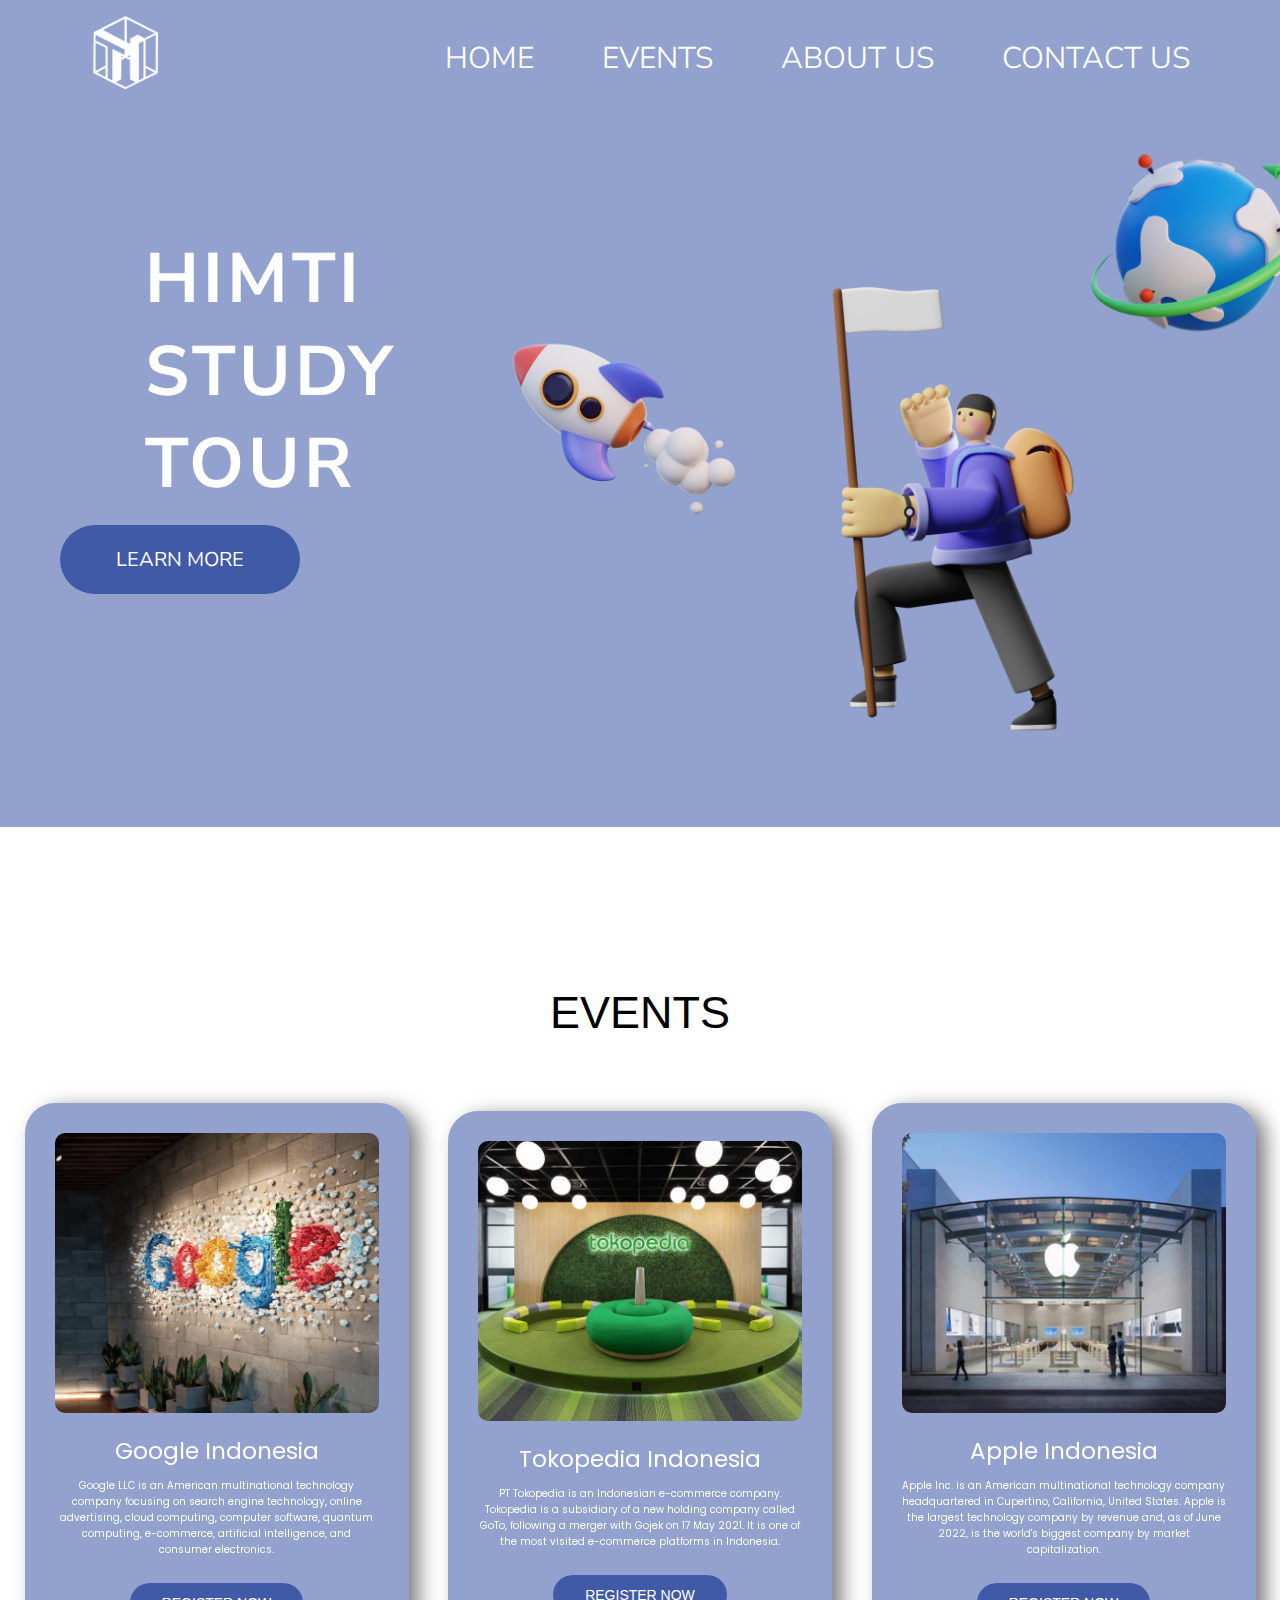
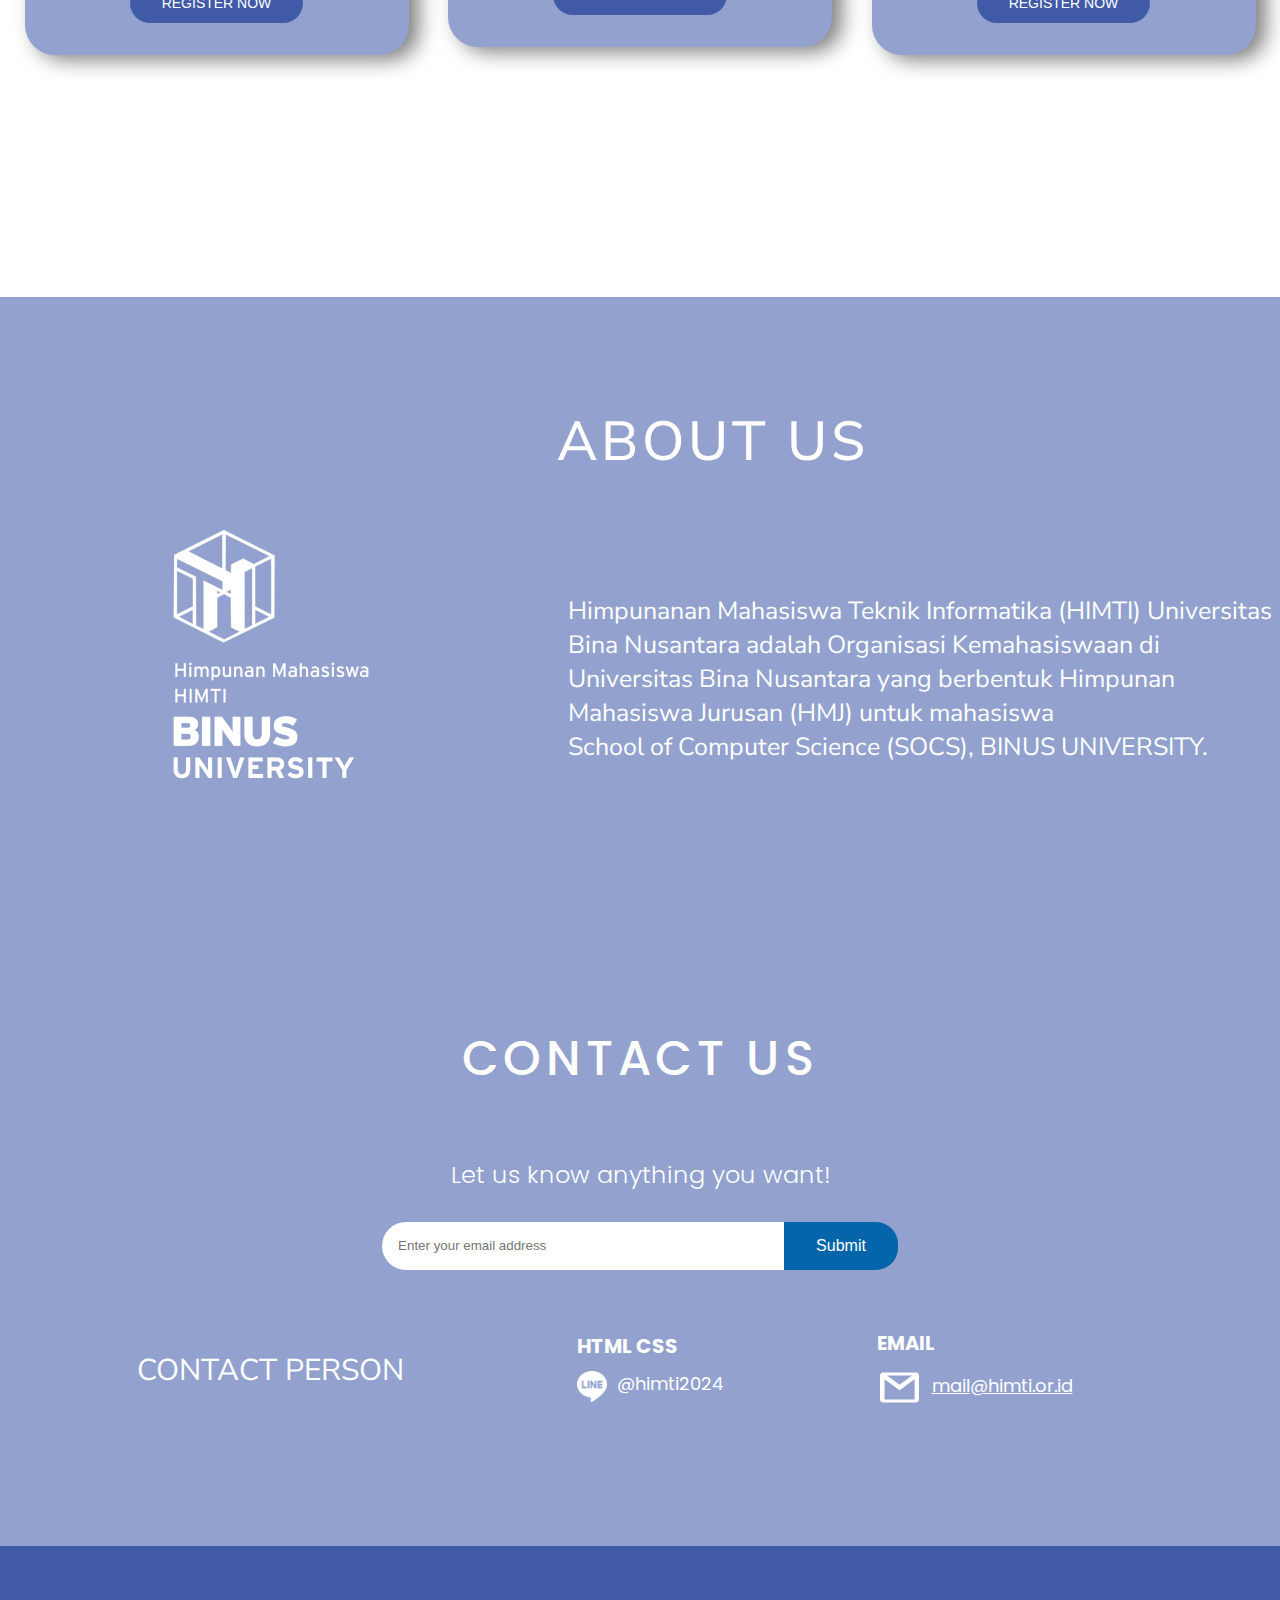
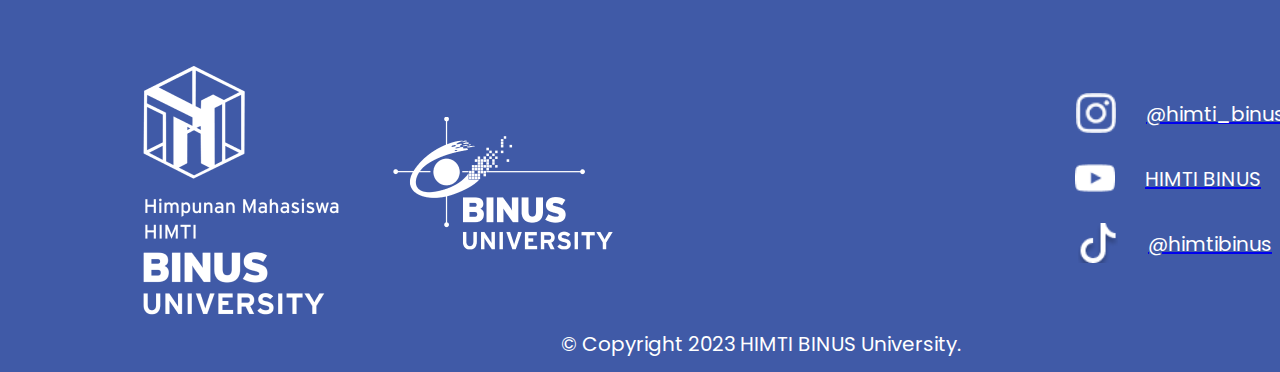
==== commit 760516a4: "fix for responsive responsive_style_1400" ====
--- a/index.html
+++ b/index.html
@@ -119,8 +119,8 @@
           Himpunanan Mahasiswa Teknik Informatika (HIMTI) Universitas<br>
           Bina Nusantara adalah Organisasi Kemahasiswaan di<br>
           Universitas Bina Nusantara yang berbentuk Himpunan<br>
-          Mahasiswa Jurusan (HMJ) untuk mahasiswa School of Computer Science
-          (SOCS), BINUS UNIVERSITY.
+          Mahasiswa Jurusan (HMJ) untuk mahasiswa<br>
+          School of Computer Science (SOCS), BINUS UNIVERSITY.
         </p>
       </div>
     </div>
--- a/CSS/responsive_style_1400.css
+++ b/CSS/responsive_style_1400.css
@@ -2,24 +2,28 @@
 @import url("https://fonts.googleapis.com/css2?family=Nunito+Sans:ital,opsz,wght,YTLC@0,6..12,200..1000,440..540;1,6..12,200..1000,440..540&family=Poppins:ital,wght@0,100;0,200;0,300;0,400;0,500;0,600;0,700;0,800;0,900;1,100;1,200;1,300;1,400;1,500;1,600;1,700;1,800;1,900&display=swap");
 
 @media screen and (max-width: 1440px) {
+  body {
+    font-family: "Nunito Sans", sans-serif;
+    font-size: 30px;
+    color: #ffffff;
+    margin: 0;
+    padding: 0;
+    max-width: 100%;
+  }
+
   html {
     scroll-behavior: smooth;
-  }
-  
-  .links {
-    display: block;
-  }
-
-  .hamburger-menu {
-    display: none;
-  }
-  
+    width: auto;
+    height: auto;
+  }
+
+  /* Navigation Bar style */
   .NavBar {
     background-color: #92a1cd;
     padding: 15px;
     padding-right: 60px;
     display: flex;
-    justify-content: flex-end; /* Change this line */
+    justify-content: flex-start;
     align-items: center;
     position: sticky;
     top: 0;
@@ -44,21 +48,22 @@
     color: #ffffff;
     text-shadow: 0px 2px 5px rgb(0, 0, 0, 0.5);
   }
-  
+
   .NavBar img {
     height: 75px;
     margin-left: 45px;
   }
-  
+
   .NavBar .links {
     margin-left: auto;
   }
-  
+
   .navbar-hidden {
     transform: translateY(-100%);
   }
 
-/* Home style sheet */
+  /* Home Page style */
+
   .home {
     position: relative;
     text-align: center;
@@ -72,7 +77,7 @@
     position: relative;
     right: -70px;
     top: -630px;
-    font-family: 'Nunito Sans', sans-serif;
+    font-family: "Nunito Sans", sans-serif;
     font-size: 70px;
     line-height: 0.65;
     letter-spacing: 4px;
@@ -84,7 +89,7 @@
     position: relative;
     top: -660px;
     right: 460px;
-    font-family: 'Nunito Sans', sans-serif;
+    font-family: "Nunito Sans", sans-serif;
     font-size: 20px;
     color: #ffffff;
     background-color: #405aa7;
@@ -103,6 +108,7 @@
     text-shadow: 0px 2px 5px rgb(0, 0, 0, 0.5);
   }
 
+  /* Image style on the home section*/
   .person {
     position: relative;
     right: 10px;
@@ -110,7 +116,7 @@
     width: 350px;
     z-index: 1;
   }
-  
+
   .rocket {
     position: relative;
     top: -220px;
@@ -118,7 +124,7 @@
     right: -30px;
     z-index: 2;
   }
-  
+
   .earth {
     position: relative;
     top: -485px;
@@ -126,67 +132,67 @@
     right: -930px;
     z-index: 3;
   }
-  
+
   /* Events Page style */
-  
+
   .card {
     transform-style: preserve-3d;
   }
-  
+
   .events {
     background-color: #ffffff;
     padding: 100px 0;
-    margin-top: 70px;
-    height: 660px;
-  }
-  
+    margin-top: 100px;
+    height: 670px;
+  }
+
   .events ul {
     display: flex;
     justify-content: space-evenly;
     align-items: center;
     height: 100vh;
     position: relative; /* I want to position it later because there is no picture */
-    top: -140px;
+    top: -90px;
     list-style-type: none;
     padding: 0;
     margin: 0;
   }
-  
+
   .events li {
     flex: 0 0 30%; /* This will make the li items take up 30% of the container's width */
     max-width: 30%; /* This will prevent the li items from growing larger than 30% of the container's width */
     box-sizing: border-box; /* This will include padding and border in the li's total width */
-    margin: 1em; /* This will add some space around the li items */
+    margin: 0.5em; /* This will add some space around the li items */
     padding: 1em; /* This will add some space inside the li items */
     text-align: center; /* This will center the text inside the li items */
     background-color: #92a1cd; /* This will set the background color of the li items */
     border-radius: 30px; /* This will round the corners of the li items */
     box-shadow: 10px 5px 20px rgba(0, 0, 0, 0.5); /* This will add a shadow to the li items */
   }
-  
+
   .events ul li {
     transition: transform 0.3s;
   }
-  
+
   .events ul li:hover {
     transform: scale(1.05);
     color: #29013e;
   }
-  
+
   .events h1 {
-    font-family: 'Nunito', sans-serif;
+    font-family: "Nunito", sans-serif;
     color: #000;
     text-align: center;
-    margin-top: 0;
-    position: relative;
-    top: -50px;
-    font-size: 35px;
+    margin-top: -90px;
+    position: relative;
+    top: 50px;
+    font-size: 45px;
     font-style: normal;
     font-weight: 500;
   }
-  
+
   .events li h2 {
-    font-family: 'poppins', sans-serif;
+    font-family: "poppins", sans-serif;
     margin: 5px;
     margin-bottom: 10px;
     font-size: 23px;
@@ -194,14 +200,14 @@
     font-weight: 400;
     white-space: nowrap;
   }
-  
+
   .events li p {
-    font-family: 'poppins', sans-serif;
+    font-family: "poppins", sans-serif;
     margin: 0;
     font-size: 10px;
     text-align: center;
   }
-  
+
   /* Register button style */
   .register-button {
     background-color: #405aa7; /* Green background */
@@ -218,17 +224,17 @@
     cursor: pointer; /* Change mouse cursor when over the button */
     transition-duration: 0.4s; /* Transition effect */
   }
-  
+
   .register-button:hover {
     background-color: #1b2954; /* Change background color on hover */
   }
-  
+
   .register-button:active {
     background-color: #1b2954; /* Change background color on click */
     text-shadow: 1px 2.5px 5px rgba(0, 144, 187, 1);
     transition-duration: 0.1s; /* Shorten the transition effect */
   }
-  
+
   .Google_Logo {
     width: 100%;
     height: 280px;
@@ -236,7 +242,7 @@
     margin-bottom: 5px;
     border-radius: 10px;
   }
-  
+
   .Tokopedia_Logo {
     width: 100%;
     height: 280px;
@@ -244,7 +250,7 @@
     margin-bottom: 5px;
     border-radius: 10px;
   }
-  
+
   .Apple_Logo {
     width: 100%;
     height: 280px;
@@ -252,35 +258,39 @@
     margin-bottom: 5px;
     border-radius: 10px;
   }
-  
+
   /* about us style */
   .about {
     background-color: #92a1cd;
     display: flex;
     justify-content: space-between;
     align-items: center;
-    padding: 100px 195px;
+    padding: 100px 195px 70px;
     margin-top: 100px;
   }
-  
+
   .about h1 {
-    position: relative;
-    right: 270px;
-    font-family: 'Nunito Sans', sans-serif;
-    font-size: 50px;
-    font-weight: 400;
+    padding: 60px;
+    position: relative;
+    right: 300px;
+    top: -90px;
+    font-family: "Nunito Sans", sans-serif;
+    font-size: 55px;
+    font-weight: 500;
     letter-spacing: 4px;
   }
-  
+
   .about p {
     position: relative;
     right: 40px;
-    font-family: 'Nunito Sans', sans-serif;
+    top: -97px;
+    font-family: "Nunito Sans", sans-serif;
     font-size: 25px;
     text-align: left;
     width: 115%;
-  }
-  
+    white-space: nowrap;
+  }
+
   .logo-container {
     position: relative;
     right: 40px;
@@ -291,7 +301,7 @@
     margin-left: 10px;
     margin-top: 40px;
   }
-  
+
   .text-container {
     flex: 3;
     display: flex;
@@ -300,12 +310,13 @@
     align-items: center;
     color: white; /* Change the text color to white */
     font-size: 20px; /* Increase the font size */
-    margin-left: 250px ;
+    margin-left: 250px;
     text-align: left;
   }
-  
+
+  /* Contact Page style */
   .contact {
-    background-color: #92A1CD;
+    background-color: #92a1cd;
     display: flex;
     flex-direction: column;
     justify-content: center;
@@ -313,9 +324,9 @@
     padding: 40px 0px 0px;
     max-height: 550px;
   }
-  
+
   .contact h1 {
-    font-family: 'Poppins', sans-serif;
+    font-family: "Poppins", sans-serif;
     font-size: 48px;
     font-weight: 500;
     line-height: 72px;
@@ -324,15 +335,15 @@
     position: relative;
     top: 70px;
   }
-  
+
   .contact h2 {
-    font-family: 'poppins', sans-serif;
+    font-family: "poppins", sans-serif;
     font-size: 24px;
     font-weight: 300;
     position: relative;
     top: 80px;
   }
-  
+
   .contact-info {
     display: flex;
     flex-direction: column;
@@ -340,72 +351,72 @@
     position: relative;
     top: 80px;
   }
-  
+
   .contact-person {
     position: relative;
     top: 60px;
     right: 370px;
   }
-  
+
   .contact .HTML_CSS {
-    font-family: 'Poppins', sans-serif;
+    font-family: "Poppins", sans-serif;
     font-size: 20px;
     font-weight: 700;
     position: relative;
     top: -50px;
     right: -70px;
   }
-  
+
   .contact .line_id {
-    font-family: 'Poppins', sans-serif;
+    font-family: "Poppins", sans-serif;
     font-size: 18px;
     font-weight: 400;
     position: relative;
     top: -110px;
     right: -110px;
   }
-  
+
   .contact .line {
     width: 30px;
     position: relative;
     top: -60px;
     right: -70px;
   }
-  
+
   .contact .gmail {
-    font-family: 'Poppins', sans-serif;
+    font-family: "Poppins", sans-serif;
     position: relative;
     top: -160px;
     right: -370px;
     width: 45px;
   }
-  
+
   .contact .email_info {
-    font-family: 'Poppins', sans-serif;
+    font-family: "Poppins", sans-serif;
     font-size: 19.5px;
     font-weight: 700;
     position: relative;
     top: -260px;
     right: -370px;
   }
-  
+
   .contact .email {
-    font-family: 'Poppins', sans-serif;
+    font-family: "Poppins", sans-serif;
     font-size: 18px;
     font-weight: 400;
     position: relative;
     top: -284px;
     right: -425px;
   }
-  
+
   .email a {
     color: #ffffff;
   }
-  
+
   .email a:active {
     color: rgba(50, 0, 89, 0.5);
   }
-  
+
   .button {
     background-color: #0465aa; /* Blue */
     border: none;
@@ -420,18 +431,18 @@
     position: relative;
     top: 90px;
   }
-  
+
   .button:hover {
     background-color: #1b2954; /* Dark blue */
   }
-  
+
   .button:active {
     transform: scale(0.95);
     transition: transform 0.1s;
     background-color: #1b2954; /* Dark blue */
     text-shadow: 1px 2.5px 5px rgb(250, 250, 250, 0.5);
   }
-  
+
   .input {
     border: none;
     padding: 16px;
@@ -440,82 +451,130 @@
     position: relative;
     top: 90px;
   }
-  
+
   .input-style {
     border: none;
     display: flex;
     border-radius: 24px;
     width: fit-content;
   }
-  
+
   .input:focus {
     border: none;
     border-color: none;
     outline: none;
   }
-  
+
   .footer {
-    background-color:#405AA7;
+    background-color: #405aa7;
     display: flex;
     justify-content: space-between;
     align-items: center;
-    padding: 20px 195px 200px;
-  }
-  
+    padding: 20px 195px 150px;
+  }
+
   .footer p {
-    font-family: 'Poppins', sans-serif;
-    font-size: 20px;
-    color: #ffffff;
-    font-weight: 400;
+    font-family: "Poppins", sans-serif;
+    font-size: 20px;
+    color: #ffffff;
+    font-weight: 400;
+  }
+
+  .footer .HIMTI_LOGO3 {
     position: relative;
     top: 100px;
     right: 60px;
-  
-  }
-  
-  .footer .HIMTI_LOGO3 {
-    position: relative;
-    top: 100px;
-    right: 60px;
-  }
-  
+  }
+
   .footer .binus_logo {
     position: relative;
     top: 90px;
     right: 10px;
   }
-  
+
   .footer .instagram {
     position: relative;
-    top: 90px;
-    right: 140px;
-    width: 30px;
-  }
-  
+    top: 60px;
+    right: -50px;
+    width: 40px;
+  }
+
   .footer .youtube {
     position: relative;
-    top: 90px;
-    right: 140px;
-    width: 30px;
-  }
-  
+    top: 125px;
+    right: 90px;
+    width: 40px;
+  }
+
   .footer .tiktok {
     position: relative;
-    top: 90px;
-    right: 140px;
-    width: 30px;
-  }
-  
+    top: 190px;
+    right: 203px;
+    width: 40px;
+  }
+
+  .instagram_id a,
+  .youtube_channel a,
+  .tiktok_id a {
+    text-decoration: none; /* Add this line */
+    color: #ffffff; /* Change the text color to white */
+  }
+
+  .instagram_id a:hover,
+  .youtube_channel a:hover,
+  .tiktok_id a:hover {
+    color: #29013e; /* Change the text color to dark blue */
+  }
+
+  .instagram_id a:active,
+  .youtube_channel a:active,
+  .tiktok_id a:active {
+    color: rgba(255, 255, 255, 1);
+  }
+
+  .instagram_id {
+    position: relative;
+    top: -5px;
+    right: -120px;
+    font-family: "Poppins", sans-serif;
+    font-size: 20px;
+    color: #ffffff;
+    font-weight: 400;
+    white-space: nowrap;
+  }
+
+  .youtube_channel {
+    position: relative;
+    top: 60px;
+    right: 20px;
+    font-family: "Poppins", sans-serif;
+    font-size: 20px;
+    color: #ffffff;
+    font-weight: 400;
+    white-space: nowrap;
+  }
+
+  .tiktok_id {
+    position: relative;
+    top: 125px;
+    right: 133px;
+    font-family: "Poppins", sans-serif;
+    font-size: 20px;
+    color: #ffffff;
+    font-weight: 400;
+    white-space: nowrap;
+  }
+
   .copyright {
-    font-family: 'Poppins', sans-serif;
-    font-size: 20px;
-    color: #ffffff;
-    font-weight: 400;
-    position: fixed; /* Change this line */
-    bottom: 0; /* Change this line */
-    right: 0; /* Change this line */
+    font-family: "Poppins", sans-serif;
+    font-size: 20px;
+    color: #ffffff;
+    font-weight: 400;
+    position: relative;
+    top: 250px;
+    right: 65px;
     white-space: nowrap;
-    width: 100%; /* Add this line */
-    text-align: center; /* Add this line */
+    width: 100%;
+    text-align: center;
   }
 }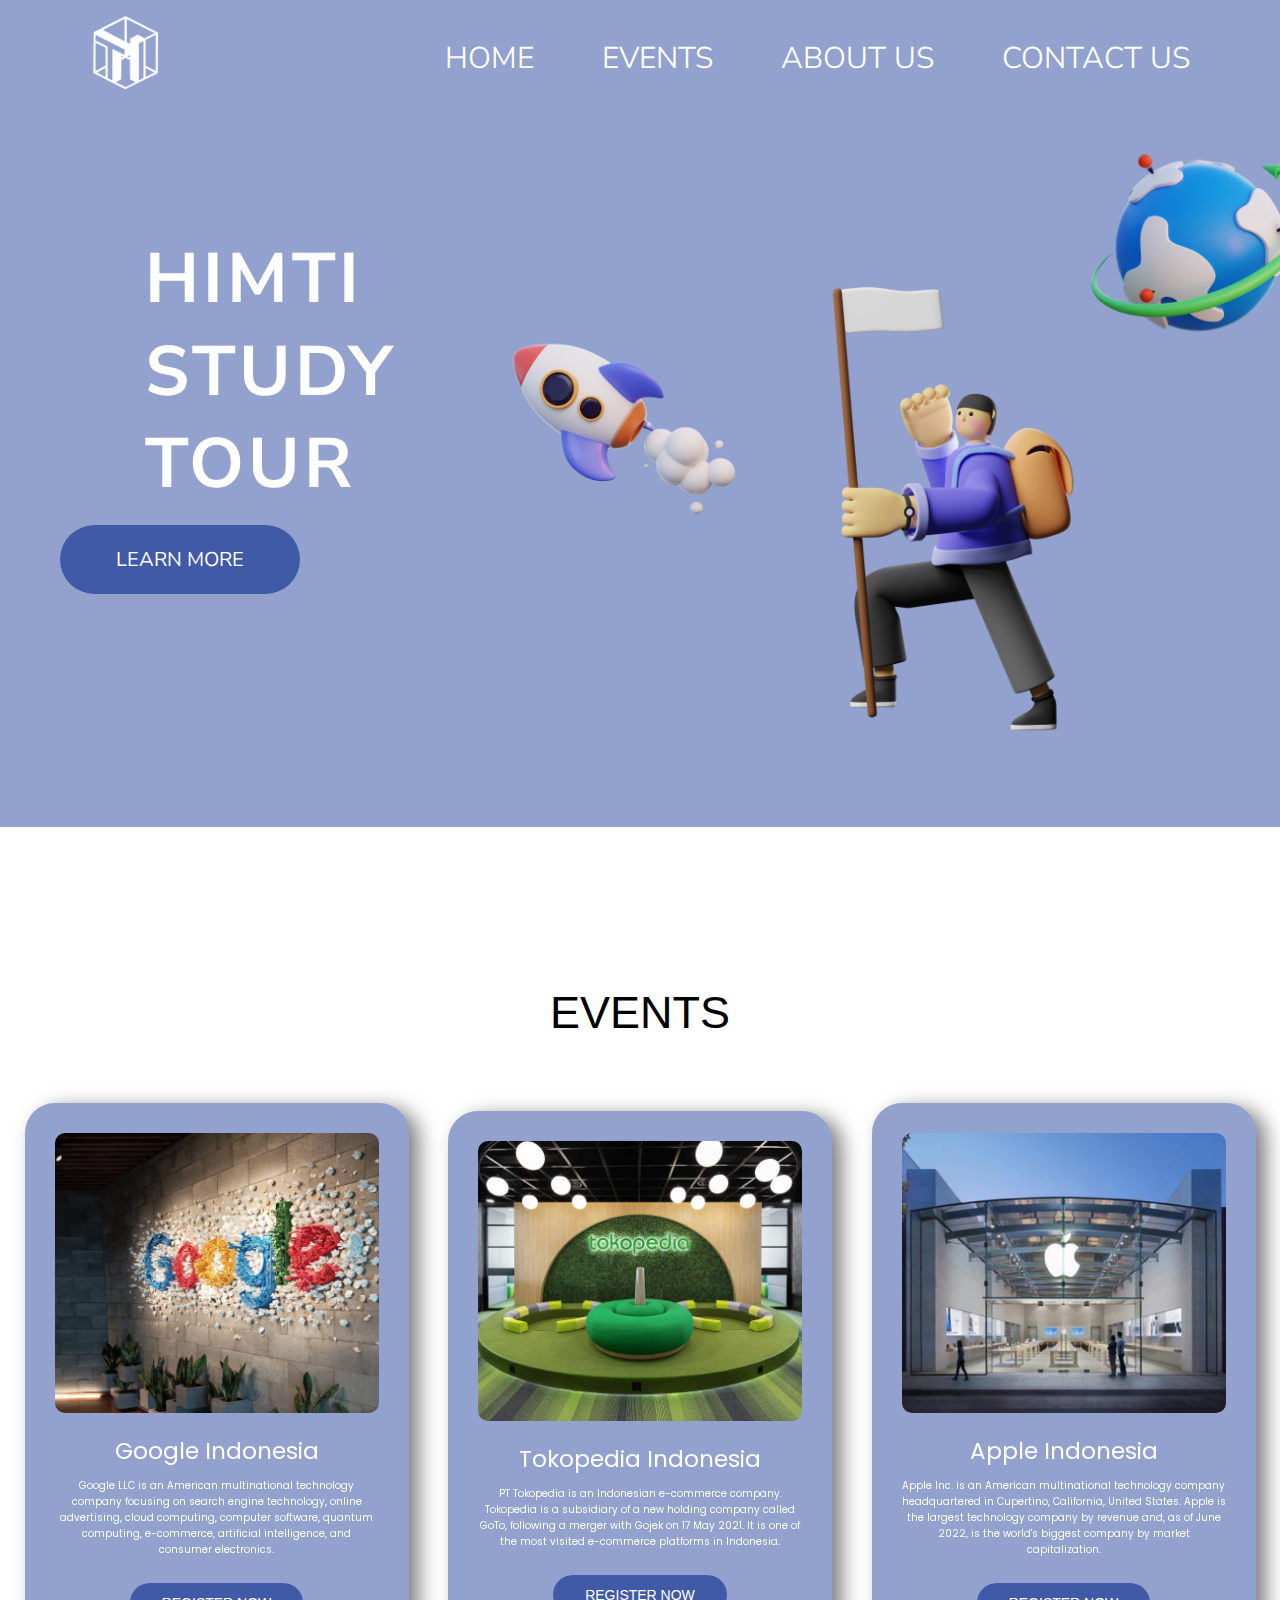
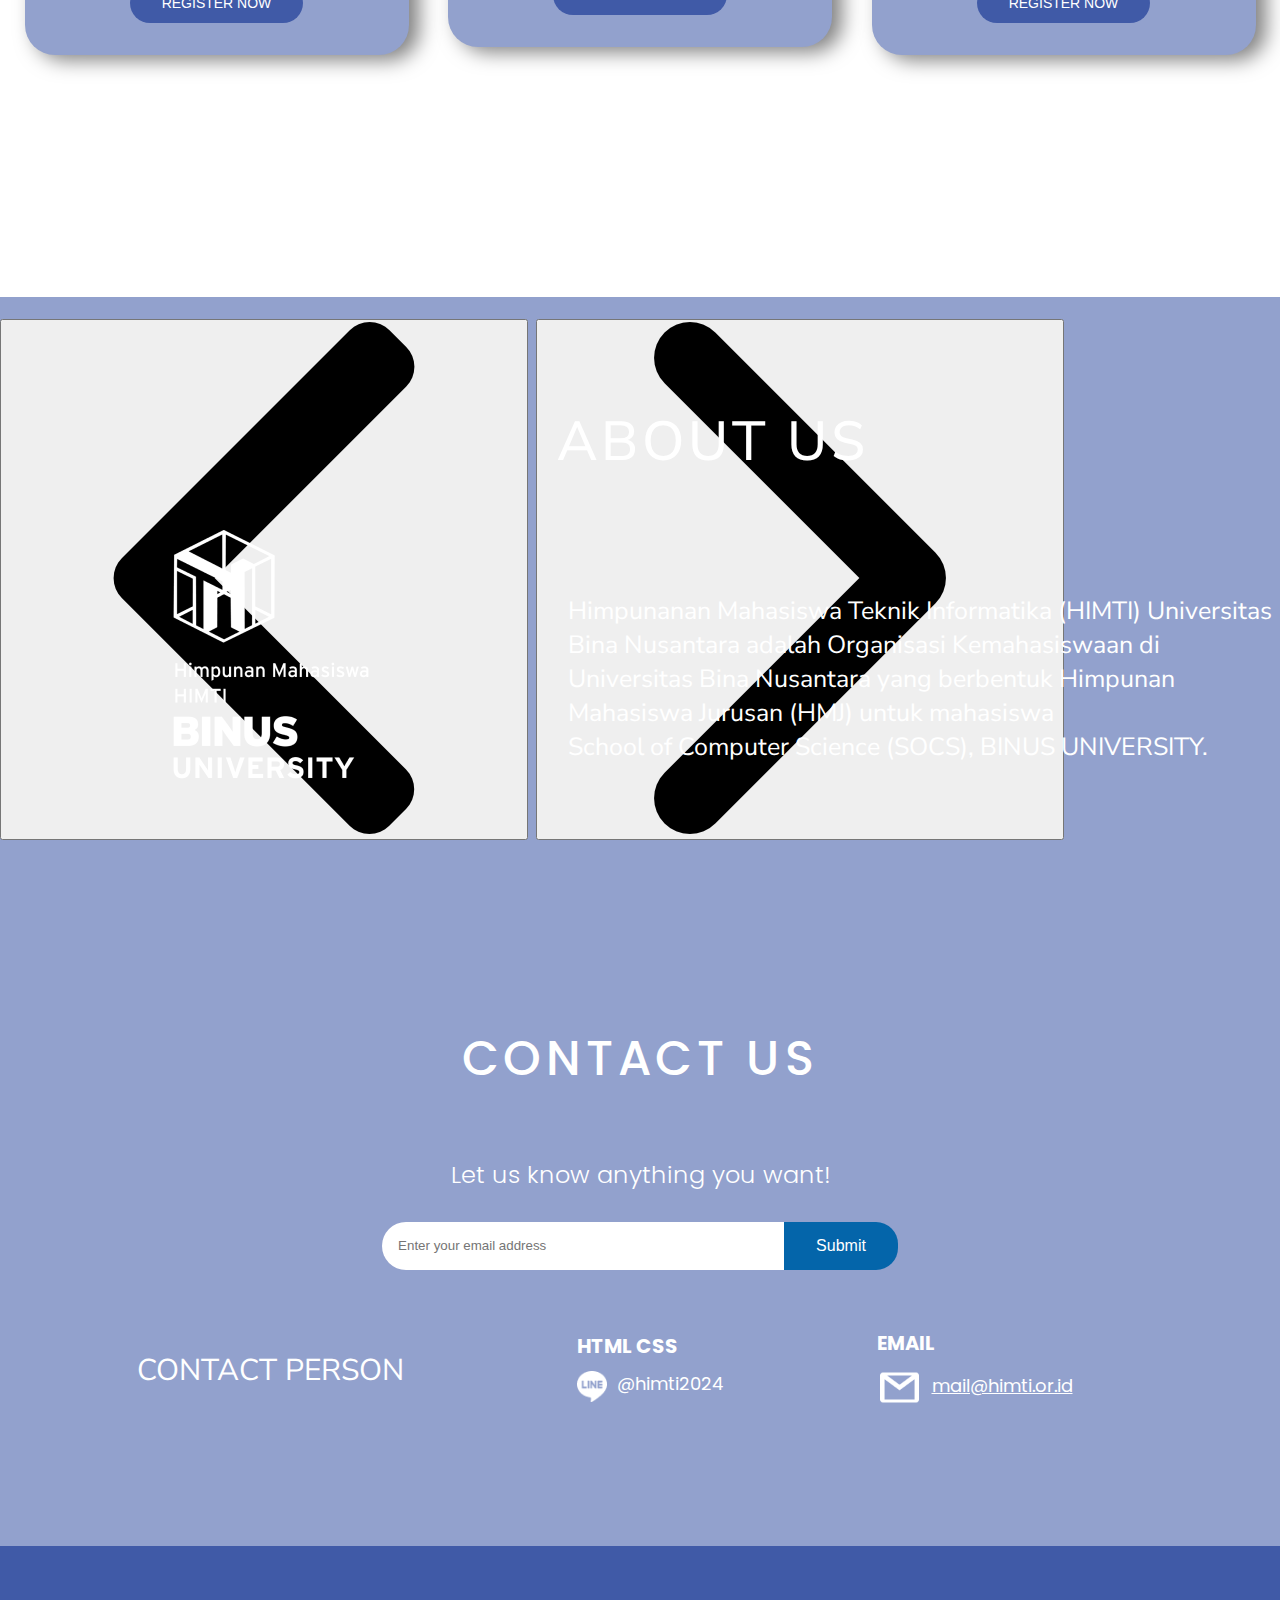
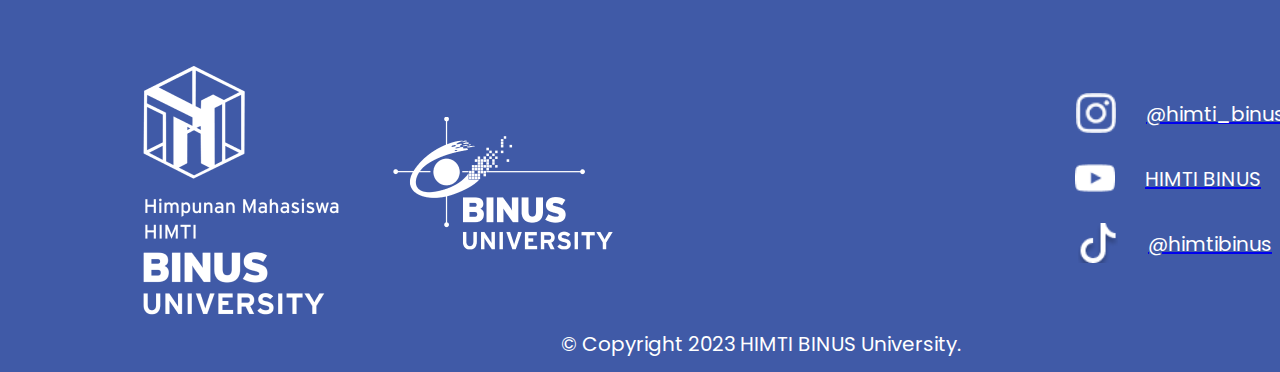
==== commit bb88419d: "fix phone responsive_style_425.css" ====
--- a/index.html
+++ b/index.html
@@ -103,6 +103,8 @@
           </p>
         </li>
       </ul>
+      <button id="prevBtn"><img src="Assets/left-arrow.png" alt="Previous"></button>
+      <button id="nextBtn"><img src="Assets/arrow-point-to-right.png" alt="Next"></button>
     </div>
 
     <div id="about" class="about">
--- a/CSS/responsive_style_425.css
+++ b/CSS/responsive_style_425.css
@@ -74,40 +74,211 @@
     }
     
     .home h1 {
-        font-size: 6.5rem;
+        font-size: 56px;
         font-weight: 700;
         position: relative;
-        right: -430px;
-        top: -400px;
-        margin-bottom: 0;
+        right: -10px;
+        top: -45rem;
+        margin-bottom: 0;
+        z-index: 1;
     }
 
     .home p {
         transition: transform 0.3s;
         position: relative;
-        top: -340px;
-        right: -429px;
+        top: -44rem;
+        right: -8px;
         font-family: 'Nunito Sans', sans-serif;
-        font-size: 20px;
+        font-size: 16px;
         color: #ffffff;
         background-color: #405aa7;
-        padding: 21px 56px;
+        padding: 7px 36px;
         border-radius: 50px;
         display: inline-block;
+        max-width: 100%;
+        z-index: 2;
     }
 
     .person {
         position: relative;
-        top: 770px;
-        right: -850px;
+        top: 7rem;
+        right: -3rem;
+        padding: 0;
+        width: 230px;
+    }
+
+    .earth {
+        position: relative;
+        top: 40rem;
+        right: 220px;
+        text-align: center;
+        z-index: 0;
+    }
+
+    .rocket {
+        position: relative;
+        top: 20px;
+        right: -160px;
+        rotate: 30deg;
+        text-align: center;
+        transform: scaleX(1);
+        width: 300px;
+        z-index: 0;
+    }
+
+    .events {
+        display: flex;
+        flex-direction: column;
+        justify-content: center;
+        align-items: center;
+        height: 100vh;
+        color: #ffffff;
+        text-align: center;
         padding: 0 20px;
     }
 
-    .earth {
-        position: relative;
-        top: -120px;
-        right: 40px;
-        text-align: center;
-        padding: 0 10px;
-    }
-}+    .events h1 {
+        font-size: 50px;
+        font-weight: 400;
+        position: relative;
+        right: -10px;
+        top: 10rem;
+        margin-bottom: 0;
+        z-index: 1;
+    }
+
+    .card-list {
+        display: flex;
+        justify-content: center;
+        align-items: center;
+        height: 100vh;
+        color: #ffffff;
+        text-align: center;
+        padding: 0 20px;
+        z-index: 2;
+    }
+    
+    .card-list .card {
+        display: none; /* hide all cards */
+        z-index: 2;
+    }
+
+    .card-list .card.active {
+        display: block; /* show the active card */
+        z-index: 3;
+    }
+    
+    #prevBtn, #nextBtn {
+        position: absolute;
+        top: 170%; /* center vertically */
+        transform: translateY(-50%); /* offset the height of the button itself */
+        background: none;
+        border: none;
+        cursor: pointer;
+    }
+
+    #prevBtn {
+        left: 10px; /* place the "Previous" button 10px from the left edge */
+    }
+
+    #nextBtn {
+        right: 10px; /* place the "Next" button 10px from the right edge */
+    }
+
+    #prevBtn img, #nextBtn img {
+        width: 30px; /* adjust as needed */
+        height: 30px; /* adjust as needed */
+        z-index: 2;
+    }
+
+    .about {
+        display: flex;
+        flex-direction: column;
+        justify-content: center;
+        align-items: center;
+        height: 50vh;
+        color: #ffffff;
+        text-align: center;
+        padding: 0;
+    }
+
+    .about h1 {
+        font-size: 30px;
+        font-weight: 400;
+        position: relative;
+        right: 30px;
+        top: -18rem;
+        margin-bottom: 0;
+        z-index: 1;
+    }
+
+    .about p {
+        font-size: 13px;
+        position: relative;
+        right: 160px;
+        top: -21rem;
+        text-align: right;
+        margin-bottom: 10px;
+        padding-right: 10px;
+        z-index: 1;
+        word-wrap: break-word;
+    }
+
+    .about .HIMTI_LOGO2 {
+        display: flex;
+        width: 140px;
+        position: relative;
+        right: -57px;
+        top: 13rem;
+    }
+
+    .contact {
+        display: flex;
+        flex-direction: column;
+        justify-content: center;
+        align-items: center;
+        height: 50vh;
+        color: #ffffff;
+        text-align: center;
+        padding: 0;
+    }
+
+    .contact h1 {
+        font-size: 30px;
+        font-weight: 400;
+        position: relative;
+        right: -4px;
+        top: 4rem;
+        margin-bottom: 0;
+        z-index: 1;
+    }
+
+    .contact h2 {
+        font-size: 20px;
+        position: relative;
+        right: -10px;
+        top: 4rem;
+        text-align: right;
+        margin-bottom: 10px;
+        padding-right: 10px;
+        z-index: 1;
+        word-wrap: break-word;
+    }
+
+    .contact .input-style {
+        position: relative;
+        right: -10px;
+        top: 4rem;
+        text-align: right;
+        margin-bottom: 10px;
+        padding: 1px;
+        z-index: 1;
+        word-wrap: break-word;
+        font-size: 14px; /* adjust as needed to change the size of the text */
+        height: 30px; /* adjust as needed to change the height of the input */
+    }
+
+    .contact .submit-button {
+        font-size: 14px; /* adjust as needed to change the size of the button text */
+        padding: 5px 0px; /* adjust as needed to change the padding around the button text */
+    }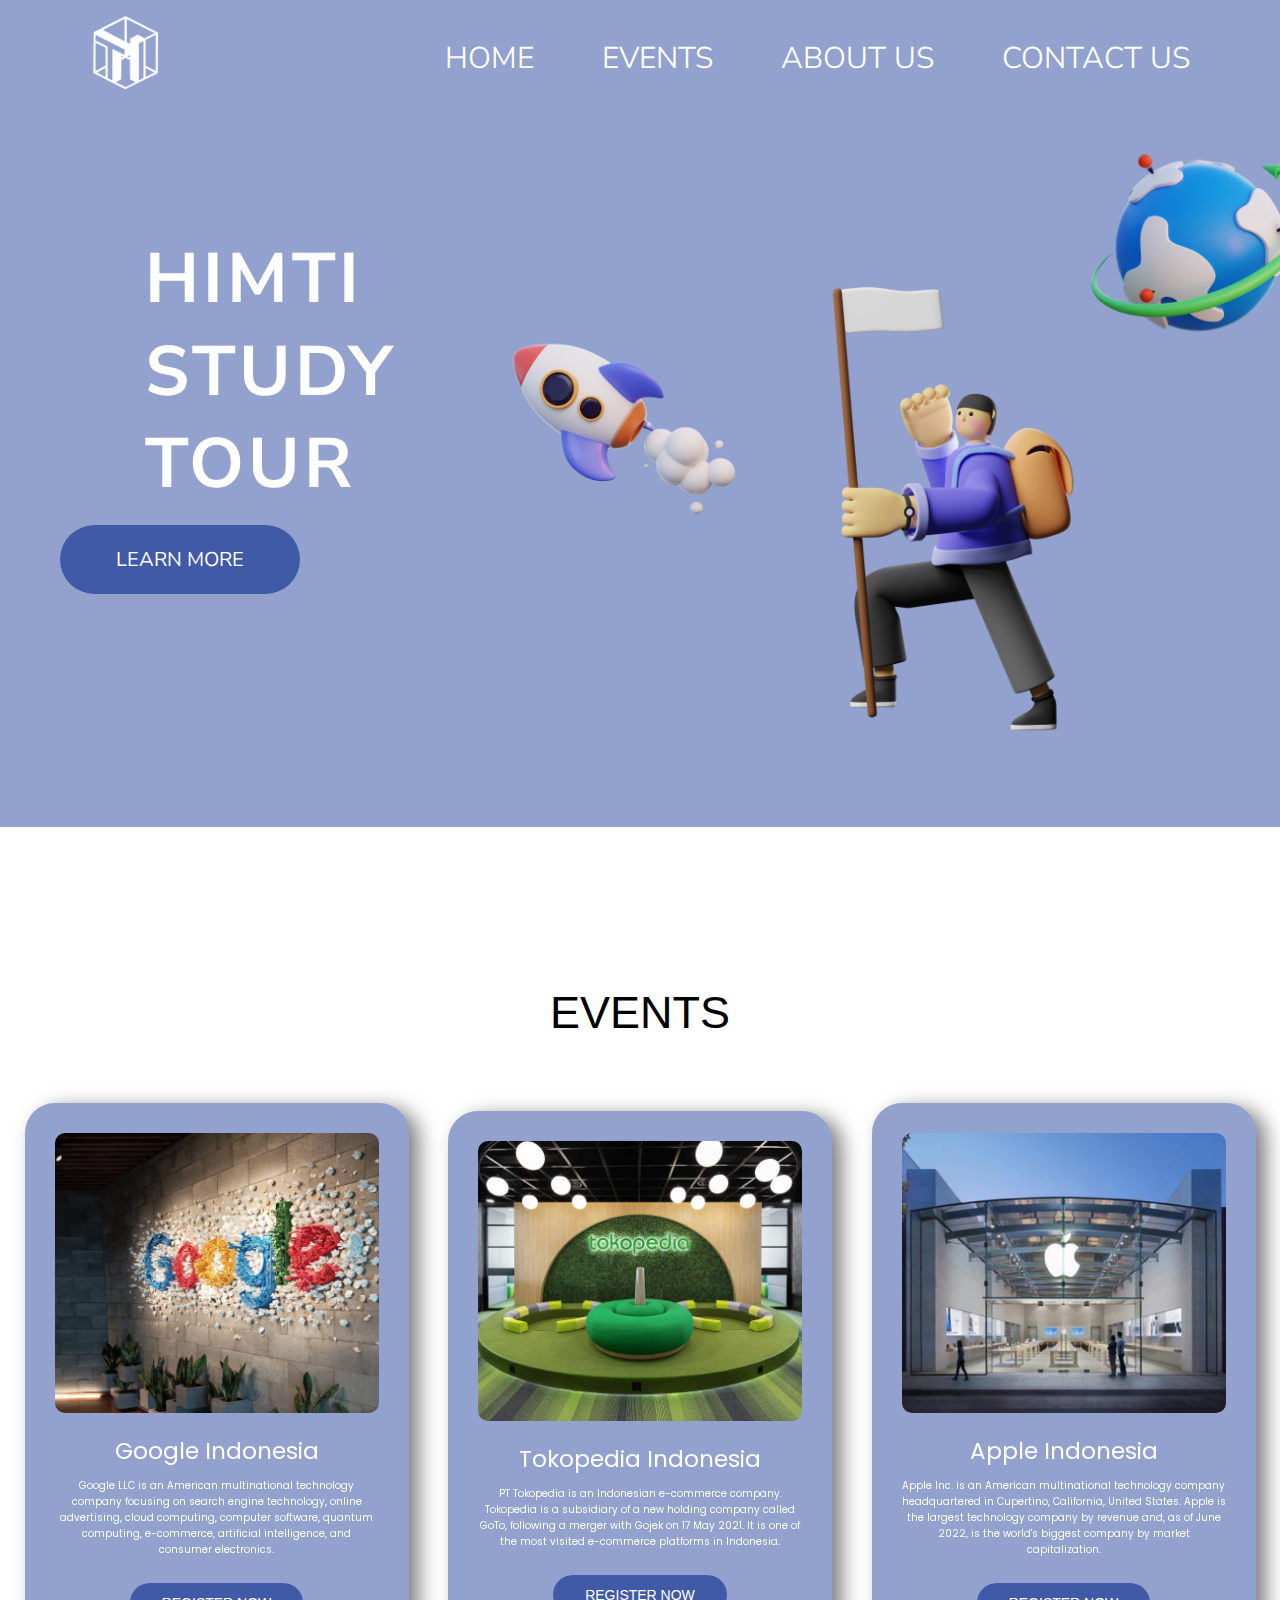
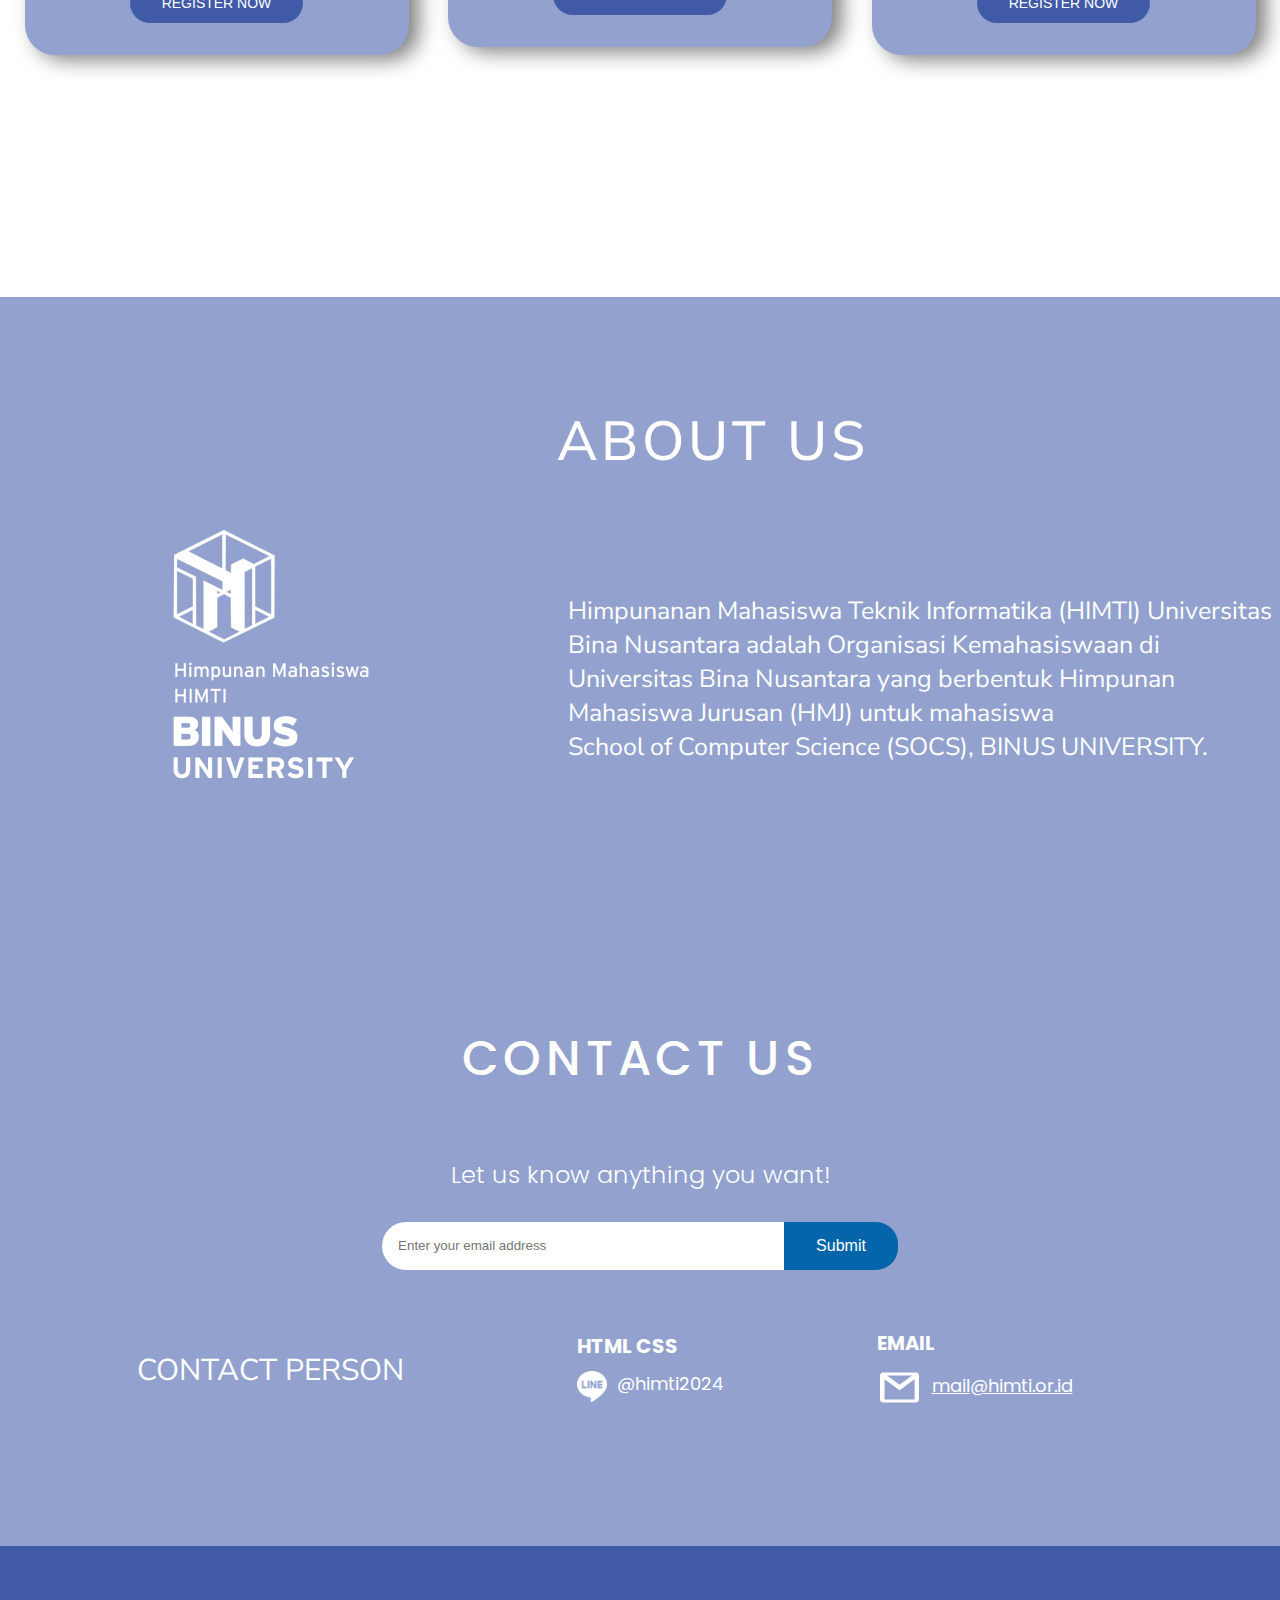
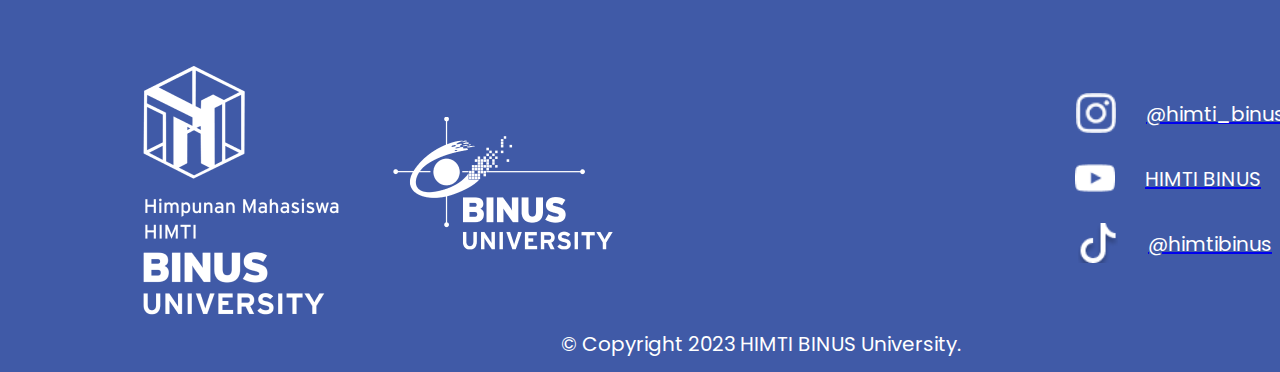
==== commit 54b7f8b6: "Fix event cards" ====
--- a/index.html
+++ b/index.html
@@ -103,8 +103,11 @@
           </p>
         </li>
       </ul>
-      <button id="prevBtn"><img src="Assets/left-arrow.png" alt="Previous"></button>
-      <button id="nextBtn"><img src="Assets/arrow-point-to-right.png" alt="Next"></button>
+      <!-- <div class="button-container">
+        I want to create a button here, but somehow it's not working
+        <button id="prevBtn"><img src="Assets/left-arrow.png" alt="Previous"></button>
+        <button id="nextBtn"><img src="Assets/arrow-point-to-right.png" alt="Next"></button>
+      </div> -->
     </div>
 
     <div id="about" class="about">
--- a/CSS/main.css
+++ b/CSS/main.css
@@ -259,6 +259,10 @@
     border-radius: 10px;
   }
 
+  .button-container {
+    display: none;
+  }
+
   /* about us style */
   .about {
     background-color: #92a1cd;
--- a/CSS/responsive_style_425.css
+++ b/CSS/responsive_style_425.css
@@ -77,7 +77,7 @@
         font-size: 56px;
         font-weight: 700;
         position: relative;
-        right: -10px;
+        right: -3px;
         top: -45rem;
         margin-bottom: 0;
         z-index: 1;
@@ -87,7 +87,7 @@
         transition: transform 0.3s;
         position: relative;
         top: -44rem;
-        right: -8px;
+        right: -3px;
         font-family: 'Nunito Sans', sans-serif;
         font-size: 16px;
         color: #ffffff;
@@ -131,7 +131,7 @@
         flex-direction: column;
         justify-content: center;
         align-items: center;
-        height: 100vh;
+        height: 240vh;
         color: #ffffff;
         text-align: center;
         padding: 0 20px;
@@ -141,8 +141,8 @@
         font-size: 50px;
         font-weight: 400;
         position: relative;
-        right: -10px;
-        top: 10rem;
+        right: -3px;
+        top: -29rem;
         margin-bottom: 0;
         z-index: 1;
     }
@@ -150,6 +150,7 @@
     .card-list {
         display: flex;
         justify-content: center;
+        flex-direction: column;
         align-items: center;
         height: 100vh;
         color: #ffffff;
@@ -157,38 +158,54 @@
         padding: 0 20px;
         z-index: 2;
     }
-    
+
+/*  I want to create a carousel for the events section, but I'm not sure how to do it.   
     .card-list .card {
-        display: none; /* hide all cards */
+        display: ; 
         z-index: 2;
     }
 
     .card-list .card.active {
-        display: block; /* show the active card */
+        display: block;
         z-index: 3;
     }
     
     #prevBtn, #nextBtn {
         position: absolute;
-        top: 170%; /* center vertically */
-        transform: translateY(-50%); /* offset the height of the button itself */
+        top: 170%;
+        transform: translateY(-50%);
         background: none;
         border: none;
         cursor: pointer;
     }
 
     #prevBtn {
-        left: 10px; /* place the "Previous" button 10px from the left edge */
+        left: 5px;
     }
 
     #nextBtn {
-        right: 10px; /* place the "Next" button 10px from the right edge */
+        right: 10px;
     }
 
     #prevBtn img, #nextBtn img {
-        width: 30px; /* adjust as needed */
-        height: 30px; /* adjust as needed */
-        z-index: 2;
+        width: 30px; 
+        height: 30px;
+        z-index: 2;
+    } */
+    
+    .card {
+        display: flex;
+        flex-direction: column;
+        justify-content: center;
+        align-items: center;
+        height: 100vh; 
+        width: 100vh;
+        color: #ffffff;
+        text-align: center;
+        padding: 0 20px;
+        z-index: 2;
+        position: relative;
+        top: 9rem;
     }
 
     .about {
